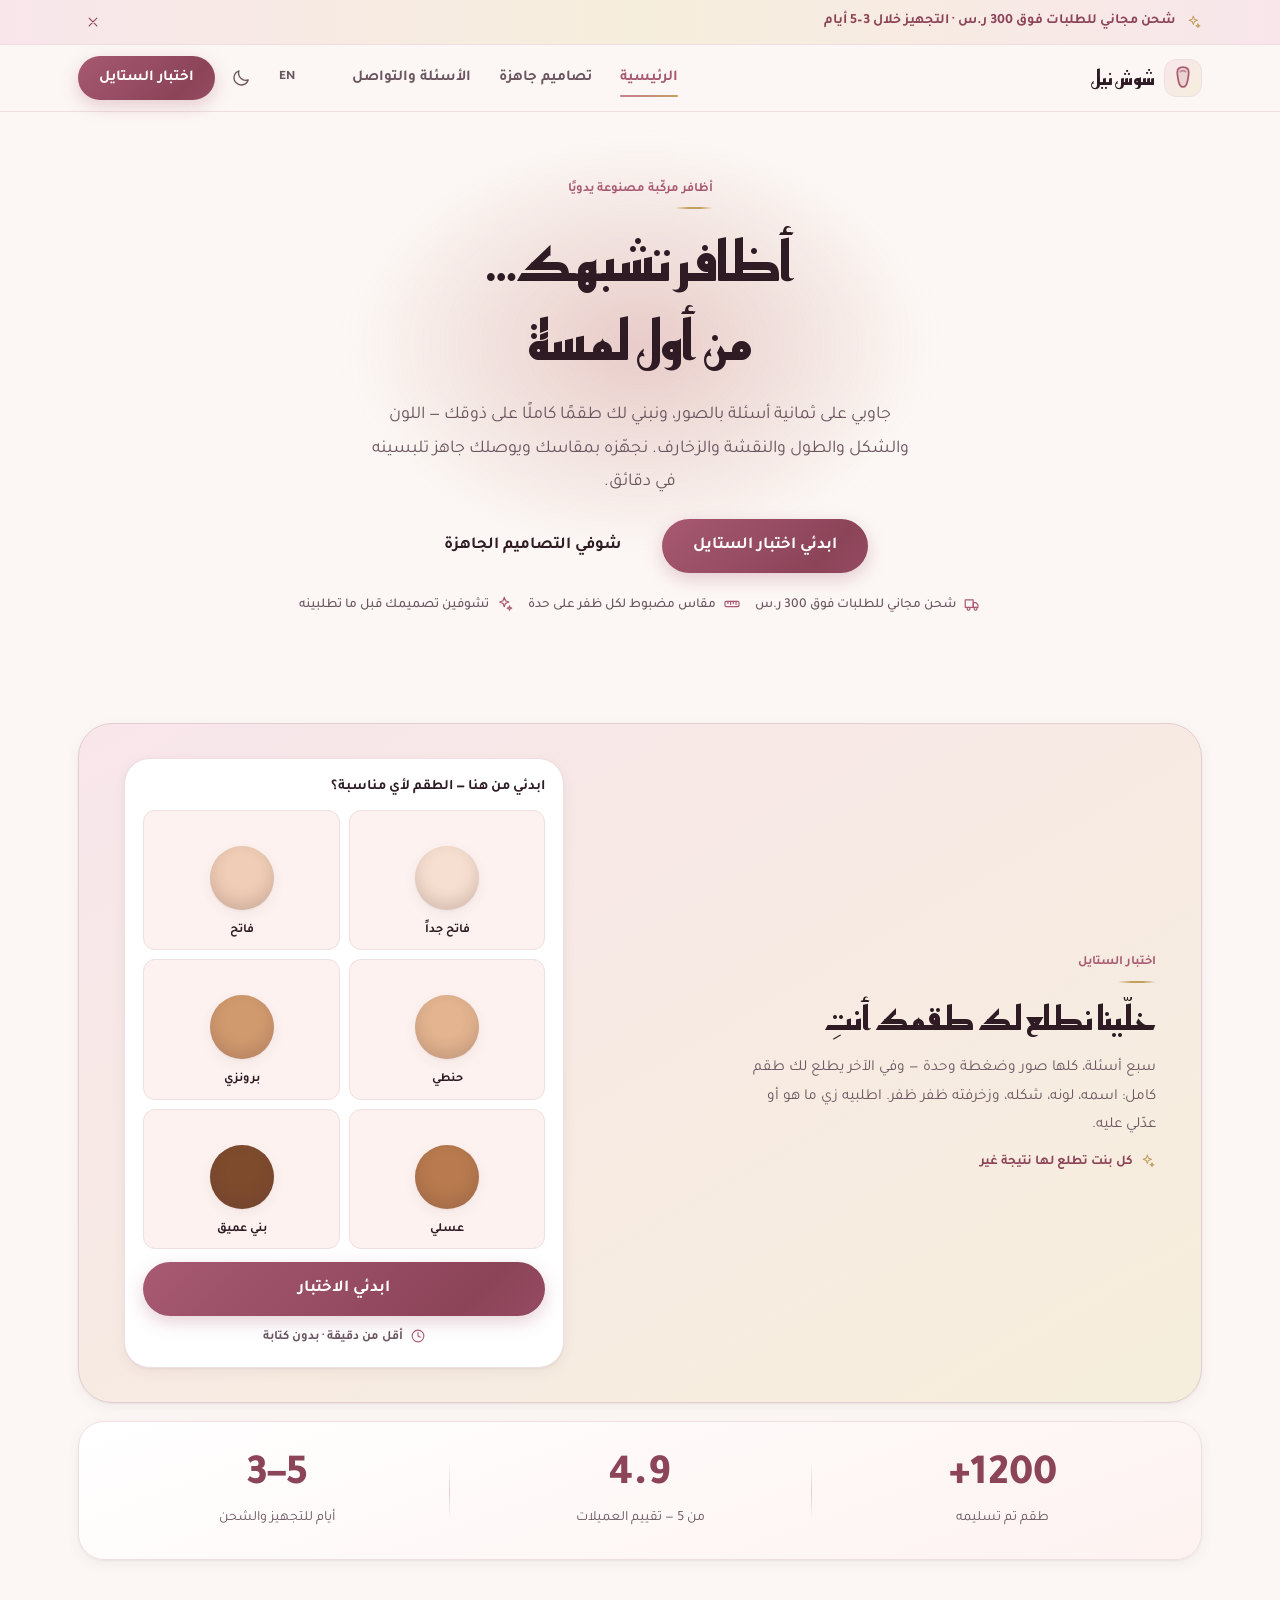
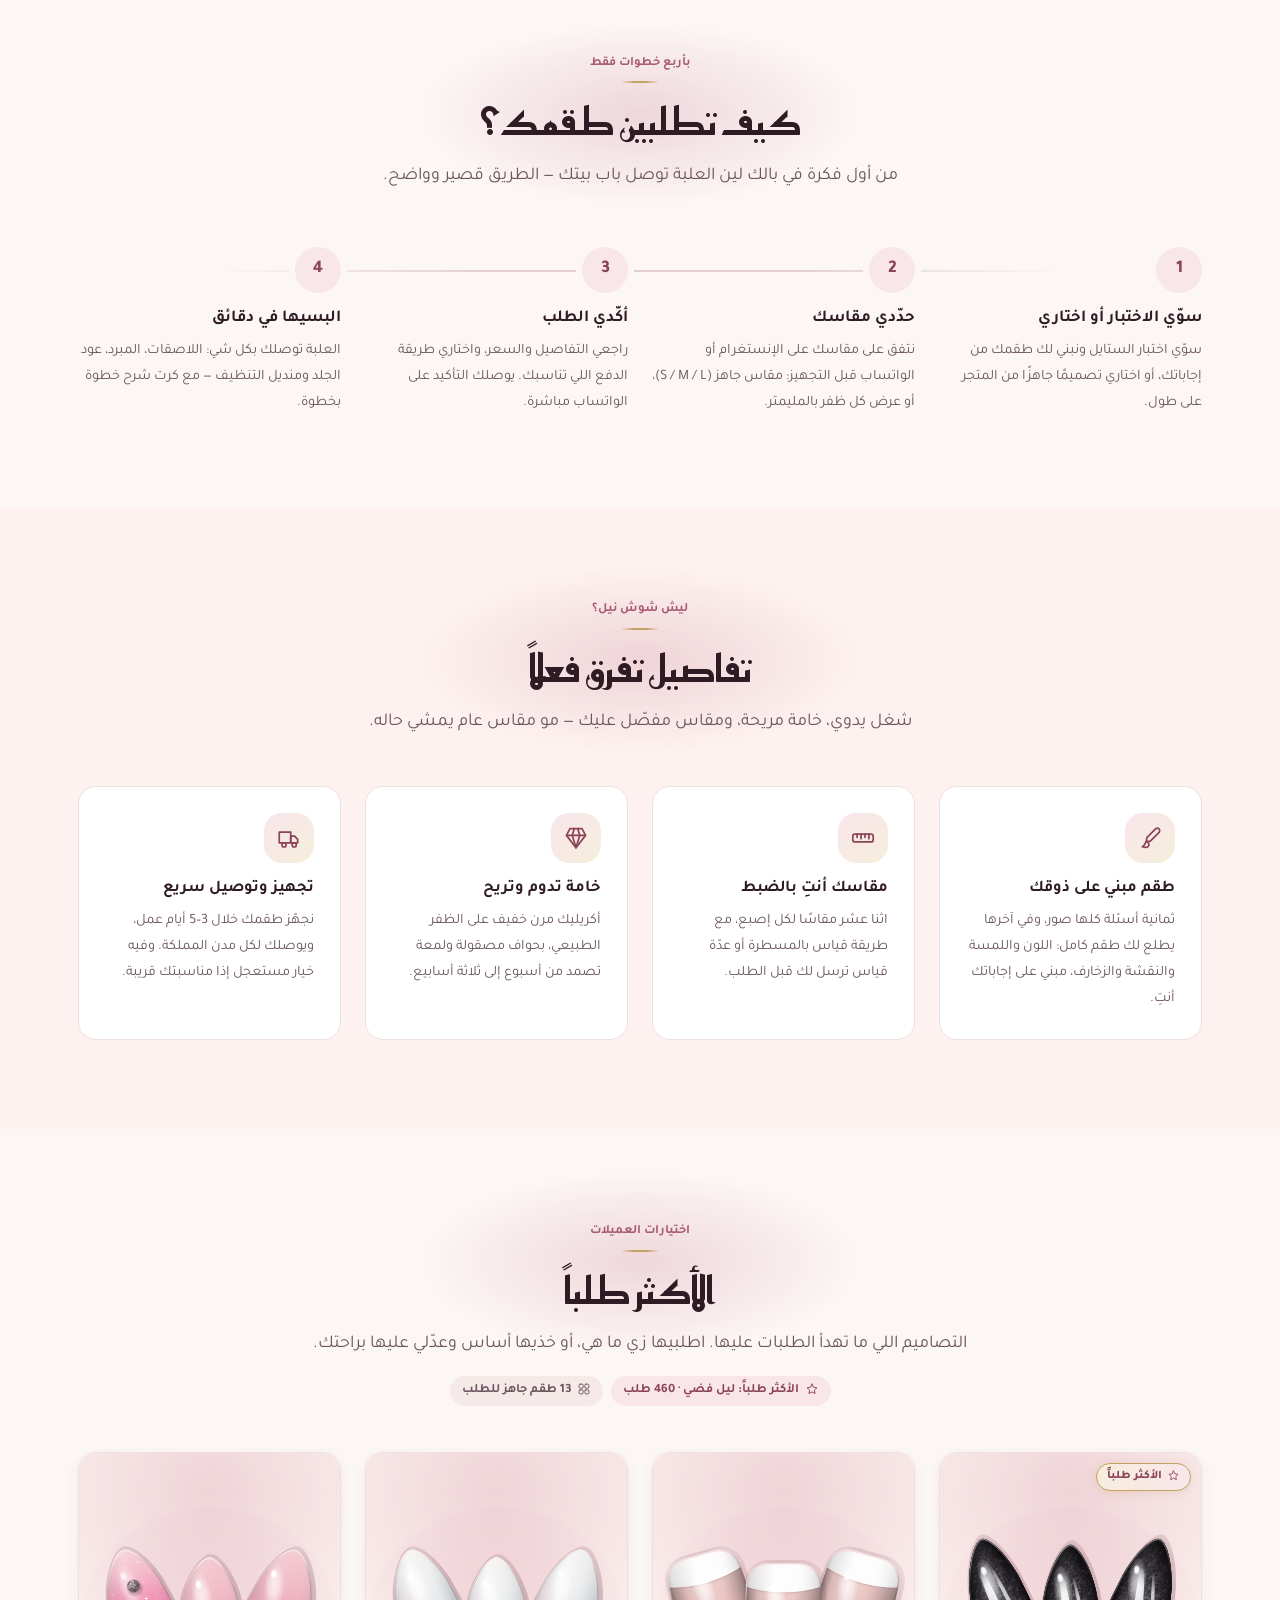
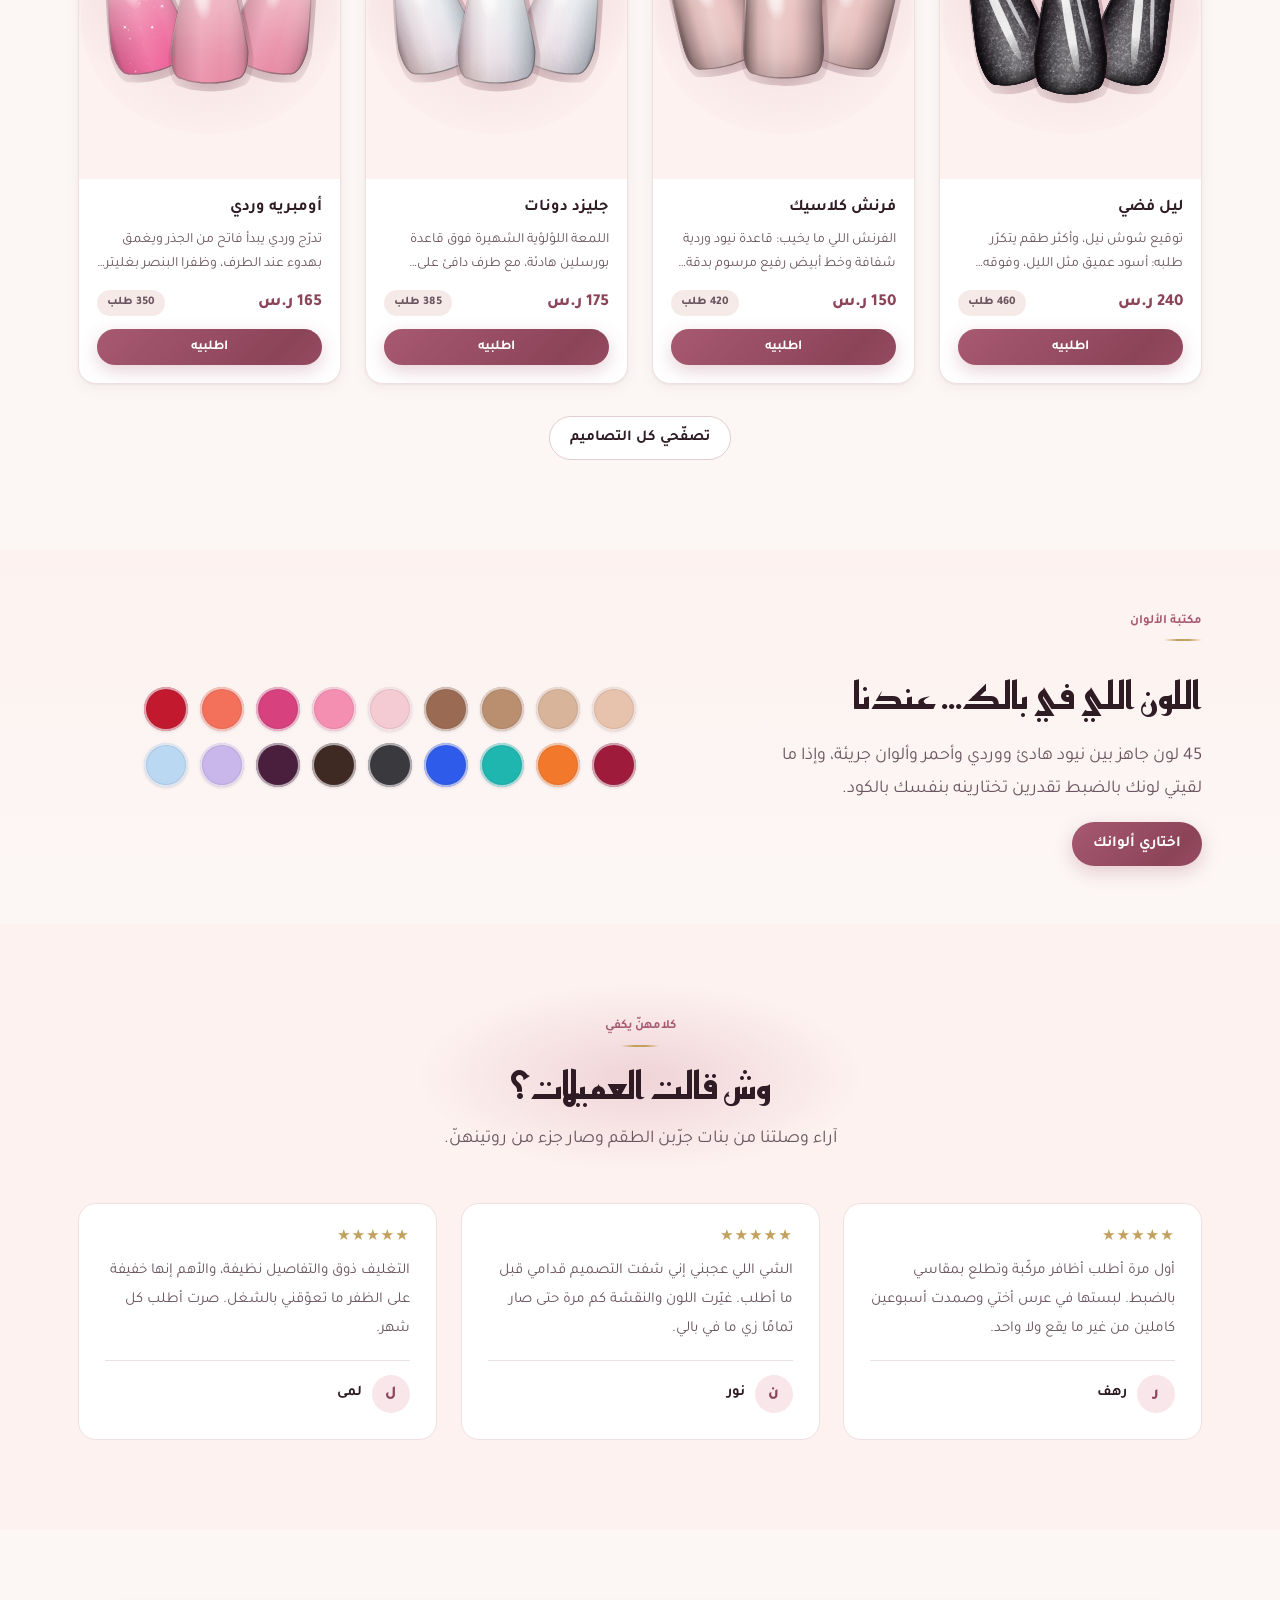
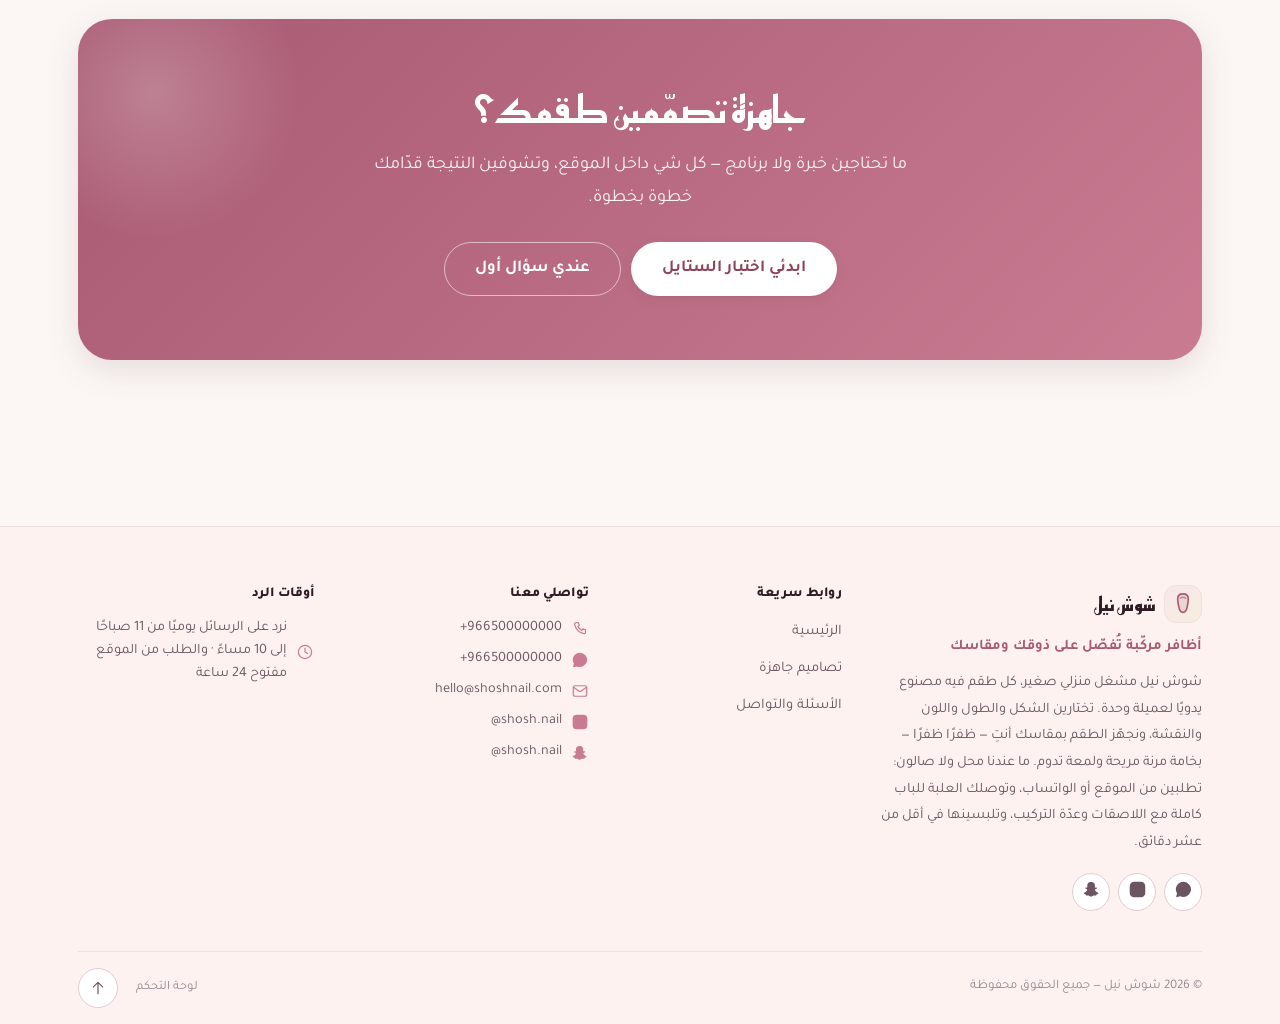
==== index.html @ ad140d7f "feat: ask her skin tone first, and drop the swatch row it used to feed The "see it on your skin" row" ====
<!doctype html>
<html lang="ar" dir="rtl" data-theme="light">
<head>
<meta charset="utf-8">
<meta name="viewport" content="width=device-width, initial-scale=1, viewport-fit=cover">
<title>شوش نيل — أظافر مركّبة تُفصّل على ذوقك ومقاسك | Shosh Nail</title>
<meta name="description" content="شوش نيل: سوّي اختبار الستايل ونبني لك طقم أظافرك المركّبة من إجاباتك — اللون والشكل والطول والنقشة والزخارف — أو اختاري تصميمًا جاهزًا. Take the style quiz and we build your press-on nail set from your answers.">
<meta name="theme-color" content="#C97B92">
<link rel="icon" href="data:image/svg+xml,%3Csvg%20xmlns='http://www.w3.org/2000/svg'%20viewBox='0%200%2024%2024'%3E%3Cpath%20d='M12%202.6c3.1%200%204.9%201.9%204.9%204.7%200%202.6-.6%204.9-1%207.1-.5%202.8-1%205.3-3.9%205.3s-3.4-2.5-3.9-5.3c-.4-2.2-1-4.5-1-7.1%200-2.8%201.8-4.7%204.9-4.7Z'%20fill='%23C97B92'/%3E%3Cpath%20d='M9.6%206.7c1.3-1.1%203.5-1.1%204.8%200'%20stroke='%23FCF7F5'%20stroke-width='1.2'%20stroke-linecap='round'%20fill='none'/%3E%3C/svg%3E">
<link rel="preconnect" href="https://fonts.googleapis.com">
<link rel="preconnect" href="https://fonts.gstatic.com" crossorigin>
<link href="https://fonts.googleapis.com/css2?family=Tajawal:wght@400;500;700;800&family=Reem+Kufi:wght@400;500;600;700&family=Cormorant+Garamond:ital,wght@0,500;0,600;1,500&display=swap" rel="stylesheet">
<link rel="stylesheet" href="assets/css/base.css">

<style>
/* ---------------------------------------------------------------------
   Home-only layout. Every rule is prefixed .home-* and uses ONLY the
   tokens published in SPEC section 14, so it never collides with any
   other page and stays correct in both themes and both directions.
   Logical properties throughout — one rule serves RTL and LTR.
   --------------------------------------------------------------------- */

/* a class rule beats the UA sheet, so [hidden] needs saying out loud */
[hidden]{ display:none !important; }

/* ── reveal-on-scroll ─────────────────────────────────────────────────
   The class is added by home.js only when IntersectionObserver exists and
   the visitor has not asked for reduced motion, so content is never left
   invisible when JS or IO is unavailable. */
.home-rv{
  opacity:0;
  transform:translateY(18px);
  transition:opacity .24s var(--ease), transform .24s var(--ease);
  will-change:opacity, transform;
}
.home-rv.is-in{ opacity:1; transform:none; }
@media (prefers-reduced-motion:reduce){
  .home-rv,.home-rv.is-in{ opacity:1 !important; transform:none !important; }
}

/* ── hero ────────────────────────────────────────────────────────────── */
.home-hero{
  padding-block:clamp(28px,5vw,64px) clamp(44px,7vw,88px);
  overflow:hidden;
}
/* One column: this version carries no hero image, so the headline and the
   copy simply stack and the text keeps the full width at every size. */
.home-hero-in{
  display:grid;
  grid-template-columns:minmax(0,1fr);
  gap:clamp(18px,3.6vw,26px);
  align-items:center;
}
/* On a wide screen a start-aligned hero with no picture beside it leaves half
   the viewport empty, so the whole block centres instead and reads as a
   deliberate opening rather than as a layout with something missing. */
@media (min-width:900px){
  .home-hero-in{ row-gap:18px; justify-items:center; text-align:center; }
  .home-hero-head .eyebrow{ align-items:center; justify-content:center; }
  .home-hero-head .h1{ max-inline-size:22ch; margin-inline:auto; }
  .home-hero-copy .lead{ margin-inline:auto; }
  .home-hero-btns{ justify-content:center; }
  .home-notes{ justify-content:center; }
}
.home-hero-head > * + *{ margin-block-start:14px; }
.home-hero-copy > * + *{ margin-block-start:16px; }
.home-hero-head .eyebrow{ align-items:start; margin-block-end:0; }
.home-hero-head .h1{ max-inline-size:15ch; }
.home-hero-copy .lead{ max-inline-size:56ch; }
.home-hero-btns{ margin-block-start:20px; }
@media (max-width:420px){
  .home-hero-btns{ flex-direction:column; align-items:stretch; }
  .home-hero-btns > .btn{ inline-size:100%; }
}

.home-notes{
  display:flex;
  flex-wrap:wrap;
  gap:8px 14px;
  margin-block-start:22px;
  list-style:none;
}
.home-note{
  display:inline-flex;
  align-items:center;
  gap:7px;
  color:var(--ink-2);
  font-size:.85rem;
  font-weight:500;
  line-height:1.6;
}
.home-note .ico{ color:var(--rose-2); }

/* ── stats strip ─────────────────────────────────────────────────────── */
.home-statsec{ padding-block:0; }
.home-stats{
  /* one equal-width row whatever the owner leaves in the collection */
  display:grid;
  grid-auto-flow:column;
  grid-auto-columns:minmax(0,1fr);
  align-items:center;
  gap:clamp(4px,2vw,18px);
  padding-block:clamp(20px,3vw,30px);
  padding-inline:clamp(8px,2.4vw,26px);
  border:1px solid var(--line);
  border-radius:var(--r-lg);
  background:linear-gradient(160deg,var(--bg-2),var(--bg-4));
  box-shadow:var(--sh-1);
  list-style:none;
}
.home-stat{
  position:relative;
  text-align:center;
  padding-inline:clamp(4px,1.6vw,14px);
  min-inline-size:0;
}
.home-stat + .home-stat::before{
  content:"";
  position:absolute;
  inset-block:14%;
  inset-inline-start:0;
  inline-size:1px;
  background:linear-gradient(180deg,transparent,var(--line-2),transparent);
}
.home-stat-v{
  display:block;
  font-size:clamp(1.55rem,5.4vw,2.7rem);
  font-weight:800;
  line-height:1.15;
  color:var(--rose-3);
  font-variant-numeric:tabular-nums;
  direction:ltr;
  unicode-bidi:isolate;
}
.home-stat-l{
  display:block;
  margin-block-start:6px;
  font-size:clamp(.72rem,2vw,.88rem);
  line-height:1.55;
  color:var(--ink-2);
  text-wrap:balance;
}

/* ── numbered steps ──────────────────────────────────────────────────── */
.home-step{ position:relative; padding-block-start:8px; }
.home-step-n{
  display:inline-grid;
  place-items:center;
  inline-size:46px;
  block-size:46px;
  margin-block-end:14px;
  border-radius:50%;
  background:var(--rose-soft);
  color:var(--rose-3);
  font-size:1.12rem;
  font-weight:800;
  line-height:1;
  font-variant-numeric:tabular-nums;
  box-shadow:0 0 0 6px var(--bg);
}
.home-step-t{ font-size:1.05rem; font-weight:700; line-height:1.5; color:var(--ink); }
.home-step-x{ margin-block-start:8px; font-size:.9rem; line-height:1.8; color:var(--ink-2); }
/* the hairline that threads the four steps together on wide screens */
@media (min-width:1000px){
  .home-steps{ position:relative; }
  .home-steps::before{
    content:"";
    position:absolute;
    inset-inline:12%;
    inset-block-start:31px;
    block-size:2px;
    background:linear-gradient(90deg,transparent,var(--line-2),var(--line-2),transparent);
  }
  .home-step{ z-index:1; }
}

/* ── features ────────────────────────────────────────────────────────── */
.home-feat{ padding:clamp(18px,2.6vw,26px); }
.home-feat-ico{
  display:inline-grid;
  place-items:center;
  inline-size:50px;
  block-size:50px;
  margin-block-end:14px;
  border-radius:var(--r);
  background:linear-gradient(145deg,var(--rose-soft),var(--gold-soft));
  color:var(--rose-3);
}
.home-feat-t{ font-size:1.03rem; font-weight:700; line-height:1.5; color:var(--ink); }
.home-feat-x{ margin-block-start:8px; font-size:.9rem; line-height:1.8; color:var(--ink-2); }

/* ── design cards (markup shared with the shop) ──────────────────────── */
.home-card-btns{ margin-block-start:4px; flex-wrap:nowrap; }
.home-card-btns > .btn{ flex:1 1 0; min-inline-size:0; padding-inline:10px; }
.home-card-btns > .btn-ghost{ border-color:var(--line-2); }
.home-card-btns > .btn-ghost:hover{ border-color:var(--rose); color:var(--rose-3); }

/* ── colour teaser ───────────────────────────────────────────────────── */
.home-colors-in{
  display:grid;
  grid-template-columns:minmax(0,1fr);
  gap:clamp(20px,3vw,40px);
  align-items:center;
}
@media (min-width:860px){
  .home-colors-in{ grid-template-columns:minmax(0,.85fr) minmax(0,1.15fr); }
}
.home-colors-copy .eyebrow{ align-items:start; }
.home-sw-wrap{
  display:flex;
  flex-wrap:wrap;
  gap:clamp(8px,1.4vw,12px);
  justify-content:center;
  /* caps the strip at nine per row so 18 shades read as two even bands */
  max-inline-size:508px;
  margin-inline:auto;
}
.home-sw{
  cursor:default;
  inline-size:clamp(30px,6.4vw,44px);
  block-size:clamp(30px,6.4vw,44px);
}
.home-sw:hover{ transform:none; }

/* ── testimonials ────────────────────────────────────────────────────── */
.home-quote{ padding:clamp(18px,2.6vw,26px); }
.home-quote-x{
  margin-block-start:12px;
  font-size:.95rem;
  line-height:1.9;
  color:var(--ink-2);
}
.home-quote-w{
  display:flex;
  align-items:center;
  gap:10px;
  margin-block-start:16px;
  padding-block-start:14px;
  border-block-start:1px solid var(--line);
}
.home-quote-av{
  display:grid;
  place-items:center;
  flex:0 0 auto;
  inline-size:38px;
  block-size:38px;
  border-radius:50%;
  background:var(--rose-soft);
  color:var(--rose-3);
  font-weight:800;
  font-size:.95rem;
  line-height:1;
}
.home-quote-n{ font-weight:700; color:var(--ink); font-size:.92rem; }

/* ── closing CTA band ────────────────────────────────────────────────── */
.home-band{
  position:relative;
  overflow:hidden;
  padding:clamp(30px,5.4vw,64px) clamp(20px,4vw,52px);
  border-radius:var(--r-xl);
  background:linear-gradient(135deg,var(--rose-2),var(--rose));
  color:var(--on-rose);
  text-align:center;
  box-shadow:var(--sh-2);
}
.home-band::before{
  content:"";
  position:absolute;
  inset-block-start:-40%;
  inset-inline-end:-12%;
  inline-size:min(420px,72%);
  aspect-ratio:1/1;
  border-radius:50%;
  background:radial-gradient(closest-side,rgba(255,255,255,.22),transparent 70%);
  pointer-events:none;
}
.home-band > *{ position:relative; z-index:1; }
.home-band .h2,.home-band .lead{ color:var(--on-rose); }
.home-band .lead{
  max-inline-size:56ch;
  margin-inline:auto;
  margin-block-start:12px;
  opacity:.92;
}
.home-band .btns{ justify-content:center; margin-block-start:26px; }
.home-band .btn-pri{
  background:var(--bg-2);
  background-image:none;
  color:var(--rose-3);
  box-shadow:var(--sh-1);
}
.home-band .btn-pri:hover{ background:var(--bg-2); color:var(--rose-3); }
.home-band .btn-ghost{
  color:var(--on-rose);
  border:1px solid rgba(255,255,255,.55);
  background:transparent;
}
.home-band .btn-ghost:hover{ background:rgba(255,255,255,.14); color:var(--on-rose); }

/* ── the style quiz: the second front door ───────────────────────────────
   She arrives from an Instagram link, so this is not a link in a list: the
   first question is already on the page, in real nails, and tapping one both
   answers it and opens the quiz on question two. */
.home-quizsec{ padding-block:clamp(6px,1.6vw,18px); }
.home-quiz{
  display:grid;
  grid-template-columns:minmax(0,1fr);
  gap:clamp(18px,3vw,34px);
  align-items:center;
  padding:clamp(20px,3.4vw,34px);
  border:1px solid var(--line-2);
  border-radius:var(--r-xl);
  background:linear-gradient(150deg,var(--rose-soft),var(--gold-soft) 96%);
  box-shadow:var(--sh-1);
}
@media (min-width:860px){
  /* the pair is centred as a pair: a 1fr copy column would leave a canyon of
     empty ground between the paragraph and the panel */
  .home-quiz{
    grid-template-columns:minmax(0,540px) minmax(0,440px);
    justify-content:center;
    column-gap:clamp(26px,4vw,56px);
    align-items:center;
  }
}
.home-quiz-copy > * + *{ margin-block-start:12px; }
.home-quiz-copy .eyebrow{ align-items:start; margin-block-end:0; }
.home-quiz-copy .h2{ font-size:clamp(1.35rem,3.4vw,2.05rem); }
.home-quiz-copy .lead{ font-size:.96rem; max-inline-size:52ch; }
.home-quiz-proof{
  display:inline-flex;
  align-items:center;
  gap:7px;
  font-size:.84rem;
  font-weight:700;
  color:var(--rose-3);
}
.home-quiz-proof .ico{ color:var(--gold); }

/* the first question, live on the page */
.home-quiz-start{
  display:flex;
  flex-direction:column;
  gap:11px;
  min-inline-size:0;
  padding:clamp(13px,2.6vw,18px);
  border:1px solid var(--line);
  border-radius:var(--r-lg);
  background:var(--bg-2);
  box-shadow:var(--sh-1);
}
.home-quiz-tease{ font-size:.9rem; font-weight:700; line-height:1.5; color:var(--ink); }
.home-quiz-tiles{ display:grid; grid-template-columns:repeat(2,minmax(0,1fr)); gap:9px; }
.home-qtile{
  --sn-ring-r:var(--r-sm);
  display:flex;
  flex-direction:column;
  align-items:center;
  justify-content:flex-start;
  gap:6px;
  min-inline-size:0;
  padding:9px 6px 10px;
  border:1px solid var(--line);
  border-radius:var(--r-sm);
  background:var(--bg-4);
  color:var(--ink);
  font:inherit;
  text-align:center;
  cursor:pointer;
  transition:border-color var(--dur-2) var(--ease), background-color var(--dur-2) var(--ease);
}
.home-qtile:hover{ border-color:var(--rose); background:var(--bg-2); }
.home-qtile-art{
  display:grid;
  place-items:center;
  inline-size:100%;
  block-size:clamp(58px,15vw,74px);
}
@media (min-width:860px){ .home-qtile-art{ block-size:96px; } }
/* SN.Nail sizes its own <svg> with a style attribute, so the box it has to
   live inside has to say so louder */
.home-qtile-art > svg,
.quiz-art > svg,
.quiz-recipe-art > svg{
  inline-size:auto !important;
  max-inline-size:100% !important;
  block-size:100% !important;
}
.home-qtile-t{ font-size:.78rem; font-weight:700; line-height:1.4; }
.home-quiz-btns{ margin-block-start:2px; align-items:center; gap:9px 14px; }
.home-quiz-btns > .btn{ flex:1 1 auto; justify-content:center; }
.home-quiz-note{
  display:inline-flex;
  align-items:center;
  gap:7px;
  inline-size:100%;
  justify-content:center;
  font-size:.8rem;
  font-weight:600;
  color:var(--ink-2);
}
.home-quiz-note .ico{ color:var(--rose-2); }

/* ── most ordered: a shop window on a phone, a grid on a desktop ─────── */
.home-proof{
  display:flex;
  flex-wrap:wrap;
  justify-content:center;
  gap:8px;
  margin-block-start:14px;
}
.home-top-rail{
  display:flex;
  gap:14px;
  scroll-snap-type:x mandatory;
  scroll-padding-inline:2px;
  padding-inline:2px;
  padding-block-end:6px;
  margin-inline:-2px;
}
.home-top-rail > *{ flex:0 0 min(78%,286px); scroll-snap-align:center; }
@media (min-width:700px){
  .home-top-rail{
    display:grid;
    grid-template-columns:repeat(2,minmax(0,1fr));
    gap:clamp(14px,2.2vw,24px);
    overflow:visible;
  }
  .home-top-rail > *{ flex:none; }
}
@media (min-width:1000px){
  .home-top-rail{ grid-template-columns:repeat(4,minmax(0,1fr)); }
}
@media (prefers-reduced-motion:reduce){
  .home-top-rail{ scroll-snap-type:none; }
  .home-hero-look{ transition:none !important; }
}

/* ═════════════════════════════════════════════════════════════════════
   THE STYLE QUIZ (markup from SN.Quiz — assets/js/quiz.js)
   Lives in an SN.UI.modal, so the shell owns focus, ESC and the backdrop
   and only the inside of the dialog is styled here.
   ═════════════════════════════════════════════════════════════════════ */
.quiz-modal{ max-inline-size:840px; }
.quiz{
  display:flex;
  flex-direction:column;
  gap:clamp(12px,2.4vw,18px);
  /* one steady frame: short questions do not make the dialog shrink and
     jump under her thumb between taps */
  min-block-size:min(54vh,400px);
}

/* the progress row: back · dots · a pad that matches the back button, so the
   dots stay dead centre whichever way the page reads */
.quiz-top{
  display:grid;
  grid-template-columns:1fr auto 1fr;
  align-items:center;
  gap:10px;
}
.quiz-back{ justify-self:start; padding-inline:10px 12px; }
.quiz-back.is-hidden{ visibility:hidden; pointer-events:none; }
/* base.css already mirrors .ico-chevron in RTL so it points "forward";
   "back" is the other way in both scripts, hence one unscoped flip. */
.quiz-back-ico{ display:inline-flex; transform:scaleX(-1); }
.quiz-dots{ display:flex; align-items:center; gap:7px; }
.quiz-dot{
  inline-size:8px;
  block-size:8px;
  border-radius:50%;
  background:var(--line-2);
  transition:background-color var(--dur-2) var(--ease), transform var(--dur-2) var(--ease-pop);
}
.quiz-dot.is-done{ background:var(--rose); }
.quiz-dot.is-on{ background:var(--rose-2); transform:scale(1.5); }

/* a question */
.quiz-screen{ display:flex; flex-direction:column; gap:9px; flex:1 1 auto; min-inline-size:0; }
.quiz-eyebrow{ margin-block-end:0; }
.quiz-q{
  font-size:clamp(1.18rem,4.2vw,1.62rem);
  font-weight:700;
  line-height:1.45;
  color:var(--ink);
}
.quiz-hint{ font-size:.88rem; line-height:1.75; color:var(--ink-2); max-inline-size:54ch; }
.quiz-opts{ display:grid; gap:clamp(9px,2vw,14px); margin-block-start:6px; }
.quiz-cols-2{ grid-template-columns:repeat(2,minmax(0,1fr)); }
.quiz-cols-3{ grid-template-columns:repeat(3,minmax(0,1fr)); }
@media (min-width:720px){
  .quiz-cols-2{ grid-template-columns:repeat(4,minmax(0,1fr)); }
  .quiz-cols-3{ grid-template-columns:repeat(6,minmax(0,1fr)); }
}
.quiz-opt{
  --sn-ring-r:var(--r);
  display:flex;
  flex-direction:column;
  align-items:center;
  /* top-aligned: a label that wraps to two lines must not shove its picture
     up out of line with the tile beside it */
  justify-content:flex-start;
  gap:9px;
  padding:12px 8px 13px;
  min-inline-size:0;
  border:1px solid var(--line);
  border-radius:var(--r);
  background:var(--bg-2);
  color:var(--ink);
  font:inherit;
  text-align:center;
  cursor:pointer;
  transition:border-color var(--dur-2) var(--ease), background-color var(--dur-2) var(--ease);
}
.quiz-opt:hover{ border-color:var(--rose); }
.quiz-opt[aria-pressed="true"]{ border-color:var(--rose); background:var(--rose-soft); }
.quiz-opt-t{ font-size:.85rem; font-weight:700; line-height:1.45; }
.quiz-art{
  display:grid;
  place-items:center;
  inline-size:100%;
  block-size:clamp(76px,22vw,100px);
}
@media (min-width:720px){ .quiz-art{ block-size:116px; } }
/* one unbroken row: circles that wrap stop reading as a palette */
.quiz-art-strip{
  display:flex;
  flex-wrap:nowrap;
  align-items:center;
  justify-content:center;
  gap:5px;
  padding-inline:2px;
}
.quiz-sw{
  flex:0 0 auto;
  inline-size:clamp(24px,6.6vw,32px);
  block-size:clamp(24px,6.6vw,32px);
  border-radius:50%;
  box-shadow:inset 0 0 0 1px rgba(255,255,255,.5), var(--sh-1);
}
.quiz-skin{
  inline-size:clamp(52px,15vw,64px);
  block-size:clamp(52px,15vw,64px);
  border-radius:50%;
  box-shadow:inset 0 -7px 15px rgba(74,43,57,.18), var(--sh-1);
}
.quiz-ico{
  display:grid;
  place-items:center;
  inline-size:60px;
  block-size:60px;
  border-radius:var(--r);
  background:linear-gradient(145deg,var(--rose-soft),var(--gold-soft));
  color:var(--rose-3);
}

/* the beat before the reveal */
.quiz-wait{
  align-items:center;
  justify-content:center;
  text-align:center;
  gap:16px;
  padding-block:clamp(26px,8vw,58px);
}
.quiz-wait-fan{ display:flex; align-items:flex-end; gap:10px; }
.quiz-wait-n{ inline-size:32px; block-size:50px; border-radius:16px 16px 9px 9px; }
.quiz-wait-n:nth-child(2){ block-size:64px; }
.quiz-wait-t{ font-size:1.12rem; font-weight:700; color:var(--ink); }

/* the reveal */
.quiz-done{ position:relative; align-items:center; text-align:center; gap:8px; }
.quiz-done > *{ position:relative; z-index:1; }
.quiz-done > .sn-burst{ z-index:0; --sn-burst-y:38%; }
.quiz-name{
  font-size:clamp(1.5rem,5.6vw,2.2rem);
  font-weight:700;
  line-height:1.3;
  color:var(--rose-3);
}
.quiz-hero{
  inline-size:100%;
  max-inline-size:min(460px,100%);
  margin-inline:auto;
  margin-block:6px 8px;
}
/* the five plates on their card: one svg, the plates laid out inside it on a
   single baseline so the different lengths show along the top */
.quiz-set{
  display:block;
  inline-size:100%;
  block-size:auto;
  margin-block:4px;
  filter:drop-shadow(0 10px 16px rgba(74,43,57,.18));
}
.quiz-hero > svg{
  inline-size:100%;
  block-size:auto;
  filter:drop-shadow(0 16px 26px rgba(74,43,57,.15));
}
.quiz-blurb{ text-align:center; margin-inline:auto; }
.quiz-picks{ display:flex; flex-wrap:wrap; justify-content:center; gap:6px; margin-block-start:2px; }
.quiz-price{ font-size:1.3rem; font-weight:800; color:var(--rose-3); margin-block-start:4px; }
.quiz-actions{ justify-content:center; inline-size:100%; margin-block-start:8px; }
.quiz-actions > *{ flex:1 1 210px; justify-content:center; }
.quiz-note{ max-inline-size:48ch; }

/* the three versions of her set — one row of taps above the card */
.quiz-vars{
  display:grid;
  grid-template-columns:repeat(auto-fit,minmax(0,1fr));
  gap:6px;
  inline-size:100%;
  padding:5px;
  border:1px solid var(--line);
  border-radius:var(--r-full);
  background:var(--bg-3);
}
.quiz-var{
  --sn-ring-r:var(--r-full);
  display:flex;
  flex-direction:column;
  align-items:center;
  gap:1px;
  min-inline-size:0;
  padding:8px 6px;
  border:0;
  border-radius:var(--r-full);
  background:transparent;
  color:var(--ink-2);
  font:inherit;
  cursor:pointer;
  transition:background-color var(--dur-2) var(--ease), color var(--dur-2) var(--ease);
}
.quiz-var.is-on{ background:var(--bg-2); color:var(--ink); box-shadow:var(--sh-1); }
.quiz-var-t{ font-size:.76rem; font-weight:700; line-height:1.3; }
.quiz-var-n{
  font-size:.7rem;
  line-height:1.3;
  color:var(--ink-3);
  max-inline-size:100%;
  overflow:hidden;
  text-overflow:ellipsis;
  white-space:nowrap;
}
.quiz-var.is-on .quiz-var-n{ color:var(--rose-2); }

/* the screenshot: everything worth posting sits inside this one frame */
.quiz-card{
  display:flex;
  flex-direction:column;
  align-items:center;
  gap:7px;
  inline-size:100%;
  padding:clamp(14px,3.4vw,22px) clamp(12px,3vw,20px) clamp(12px,2.6vw,18px);
  border:1px solid var(--line);
  border-radius:var(--r-lg);
  background:linear-gradient(168deg,var(--bg-2),var(--bg-4));
  box-shadow:var(--sh-1);
}
.quiz-sub{
  font-size:.8rem;
  font-weight:600;
  letter-spacing:.02em;
  color:var(--ink-3);
}
.quiz-brand{
  display:flex;
  align-items:baseline;
  justify-content:center;
  flex-wrap:wrap;
  gap:4px 10px;
  inline-size:100%;
  margin-block-start:8px;
  padding-block-start:11px;
  border-block-start:1px solid var(--line);
}
.quiz-brand-n{ font-size:.98rem; font-weight:700; color:var(--rose-3); }
.quiz-brand-h{ font-size:.82rem; font-weight:600; color:var(--gold); }

/* her skin, on her set */

/* the set read out nail by nail — the part that makes it orderable */
.quiz-recipe{
  inline-size:100%;
  margin-block-start:6px;
  padding:clamp(12px,2.6vw,16px);
  border:1px solid var(--line);
  border-radius:var(--r);
  background:var(--bg-2);
  text-align:start;
}
.quiz-recipe-t{
  font-size:.92rem;
  font-weight:700;
  color:var(--ink);
  margin-block-end:8px;
}
.quiz-recipe-list{ display:grid; gap:6px; list-style:none; }
@media (min-width:620px){ .quiz-recipe-list{ grid-template-columns:repeat(2,minmax(0,1fr)); gap:6px 16px; } }
.quiz-recipe-row{
  display:flex;
  align-items:center;
  gap:10px;
  min-inline-size:0;
  padding-block:4px;
}
.quiz-recipe-art{
  flex:0 0 auto;
  display:grid;
  place-items:center;
  inline-size:32px;
  block-size:46px;
}
.quiz-recipe-txt{ display:flex; flex-direction:column; min-inline-size:0; }
.quiz-recipe-n{ font-size:.82rem; font-weight:700; color:var(--ink); line-height:1.4; }
.quiz-recipe-x{ font-size:.76rem; color:var(--ink-2); line-height:1.5; }

/* share · save · retake */
.quiz-more{
  justify-content:center;
  flex-wrap:wrap;
  gap:6px 10px;
  inline-size:100%;
  margin-block-start:6px;
}
</style>

<script defer src="assets/js/data.js"></script>
<script defer src="assets/js/store.js"></script>
<script defer src="assets/js/i18n.js"></script>
<script defer src="assets/js/nail-art.js"></script>
<script defer src="assets/js/nail-gloss.js"></script>
<script defer src="assets/js/nail-render.js"></script>
<script defer src="assets/js/ui.js"></script>
<script defer src="assets/js/checkout.js"></script>
<script defer src="assets/js/home.js"></script>
<script defer src="assets/js/quiz.js"></script>
</head>
<body data-page="home">
  <a class="skip-link" href="#main" data-i18n="a11y.skip"></a>
  <div id="sn-announce"></div>
  <header id="sn-header"></header>

  <main id="main">

    <!-- ═══ 1. hero ═══════════════════════════════════════════════════ -->
    <section class="sec home-hero glow" aria-labelledby="home-hero-t">
      <div class="wrap home-hero-in">
        <div class="home-hero-head">
          <p class="eyebrow" data-i18n="home.eyebrow"></p>
          <h1 class="h1 display" id="home-hero-t"></h1>
        </div>
        <div class="home-hero-copy">
          <p class="lead" id="home-hero-sub"></p>
          <div class="btns home-hero-btns">
            <a class="btn btn-pri btn-lg" href="index.html#quiz" id="home-hero-cta"></a>
            <a class="btn btn-ghost btn-lg" href="shop.html" data-i18n="home.heroCta2"></a>
          </div>
          <ul class="home-notes" id="home-hero-notes"></ul>
        </div>
      </div>
    </section>

    <!-- ═══ 1b. the style quiz — the second front door ════════════════ -->
    <section class="sec-sm home-quizsec" aria-labelledby="home-quiz-t">
      <div class="wrap">
        <div class="home-quiz" id="home-quiz">
          <div class="home-quiz-copy">
            <p class="eyebrow" data-i18n="quiz.cardEyebrow"></p>
            <h2 class="h2 display" id="home-quiz-t" data-i18n="quiz.cardTitle"></h2>
            <p class="lead" data-i18n="quiz.cardText"></p>
            <p class="home-quiz-proof" id="home-quiz-proof"></p>
          </div>
          <!-- question one lives on the page: tapping a tile answers it and
               opens the quiz already on question two -->
          <div class="home-quiz-start">
            <p class="home-quiz-tease" id="home-quiz-tease" data-i18n="quiz.cardTease"></p>
            <div class="home-quiz-tiles" id="home-quiz-tiles"></div>
            <div class="btns home-quiz-btns">
              <!-- a real href, so the quiz is shareable straight from a bio
                   link; home.js intercepts the click to open it in place -->
              <a class="btn btn-pri btn-lg" href="#quiz" id="home-quiz-cta"
                 data-i18n="quiz.cardCta"></a>
            </div>
            <span class="home-quiz-note" id="home-quiz-note"></span>
          </div>
        </div>
      </div>
    </section>

    <!-- ═══ 2. stats strip ════════════════════════════════════════════ -->
    <section class="sec-sm home-statsec" aria-labelledby="home-stats-t">
      <h2 class="sr-only" id="home-stats-t" data-i18n="home.statsTitle"></h2>
      <div class="wrap">
        <ul class="home-stats" id="home-stats"></ul>
      </div>
    </section>

    <!-- ═══ 3. how it works ═══════════════════════════════════════════ -->
    <section class="sec" aria-labelledby="home-steps-t">
      <div class="wrap">
        <div class="sec-head">
          <p class="eyebrow" data-i18n="home.stepsEyebrow"></p>
          <h2 class="h2 display" id="home-steps-t" data-i18n="home.stepsTitle"></h2>
          <p class="lead" data-i18n="home.stepsSub"></p>
        </div>
        <ol class="grid-4 home-steps" id="home-steps"></ol>
      </div>
    </section>

    <!-- ═══ 4. features ═══════════════════════════════════════════════ -->
    <section class="sec sec-alt" aria-labelledby="home-feat-t">
      <div class="wrap">
        <div class="sec-head">
          <p class="eyebrow" data-i18n="home.featEyebrow"></p>
          <h2 class="h2 display" id="home-feat-t" data-i18n="home.featTitle"></h2>
          <p class="lead" data-i18n="home.featSub"></p>
        </div>
        <div class="grid-4" id="home-features"></div>
      </div>
    </section>

    <!-- ═══ 5. most ordered ═══════════════════════════════════════════ -->
    <section class="sec" aria-labelledby="home-top-t">
      <div class="wrap">
        <div class="sec-head">
          <p class="eyebrow" data-i18n="home.topEyebrow"></p>
          <h2 class="h2 display" id="home-top-t" data-i18n="home.topTitle"></h2>
          <p class="lead" data-i18n="home.topSub"></p>
          <p class="home-proof" id="home-proof"></p>
        </div>
        <div class="home-top-rail scroll-x" id="home-top"></div>
        <p class="center mt-3">
          <a class="btn btn-line" href="shop.html" data-i18n="home.topAll"></a>
        </p>
      </div>
    </section>

    <!-- ═══ 6. colour teaser ══════════════════════════════════════════ -->
    <section class="sec sec-sm tint" aria-labelledby="home-col-t">
      <div class="wrap home-colors-in">
        <div class="home-colors-copy flow">
          <p class="eyebrow" data-i18n="home.colorsEyebrow"></p>
          <h2 class="h2 display" id="home-col-t" data-i18n="home.colorsTitle"></h2>
          <p class="lead" id="home-colors-sub"></p>
          <p><a class="btn btn-pri" href="index.html#quiz" data-i18n="home.colorsCta"></a></p>
        </div>
        <div class="home-sw-wrap" id="home-colors" aria-hidden="true"></div>
      </div>
    </section>

    <!-- ═══ 7. testimonials ═══════════════════════════════════════════ -->
    <section class="sec sec-alt" aria-labelledby="home-testi-t">
      <div class="wrap">
        <div class="sec-head">
          <p class="eyebrow" data-i18n="home.testiEyebrow"></p>
          <h2 class="h2 display" id="home-testi-t" data-i18n="home.testiTitle"></h2>
          <p class="lead" data-i18n="home.testiSub"></p>
        </div>
        <div class="grid-3" id="home-testimonials"></div>
      </div>
    </section>

    <!-- ═══ 8. closing CTA band ═══════════════════════════════════════ -->
    <section class="sec" aria-labelledby="home-band-t">
      <div class="wrap">
        <div class="home-band">
          <h2 class="h2 display" id="home-band-t" data-i18n="home.bandTitle"></h2>
          <p class="lead" data-i18n="home.bandText"></p>
          <div class="btns">
            <a class="btn btn-pri btn-lg" href="index.html#quiz" data-i18n="home.bandCta"></a>
            <a class="btn btn-ghost btn-lg" href="faq.html" data-i18n="home.bandCta2"></a>
          </div>
        </div>
      </div>
    </section>

  </main>

  <footer id="sn-footer"></footer>
</body>
</html>
---- assets/css/base.css ----
@charset "utf-8";
/* =========================================================================
   Shosh Nail — assets/css/base.css
   Owner: CSS.  Design tokens + reset + shell (header/announce/footer)
   + the whole shared component library.  SPEC.md section 14 is the contract:
   every other page styles itself with ONLY the classes and tokens below.

   Conventions used everywhere in this file
   ----------------------------------------
   * Logical properties only (padding-inline, inset-block-start, text-align:start…)
     so a single rule is correct in both RTL (Arabic, default) and LTR (English).
     Physical left/right appears only inside [dir="…"]-scoped rules, as allowed.
   * State hooks are duplicated defensively: a component reacts to its spec class
     (.tab-on), to .is-on, and to the matching ARIA attribute, so page agents can
     use whichever they wired up.
   * Motion: transitions are <= --dur-2 (220ms); the longer --dur-3 is for
     one-shot animations only. Section 20 is the whole motion system and the
     only place timings are defined; section 22 removes every last one of them
     under prefers-reduced-motion.

   Table of contents
   -----------------
   00  Tokens
   01  Reset & document base
   02  Typography
   03  Layout: wrap / sec / sec-head / grid / flow / divider / toolbar
   04  Announce bar
   05  Header & navigation
   06  Buttons
   07  Forms
   08  Swatch / chip / tag / pill / badge / stars
   09  Cards
   10  Tabs
   11  Accordion
   12  Tables
   13  Empty state / spinner / progress
   14  Toasts
   15  Modal / sheet
   16  Footer
   17  Nail SVG hooks
   18  Utilities
   19  Scrollbars & selection
   20  Motion system  (tokens · press · the pick · entrances · payoff · skeletons)
   21  Print
   22  Reduced motion
   ========================================================================= */


/* =========================================================================
   00  TOKENS  — the block below is copied verbatim from SPEC.md section 14
   ========================================================================= */
:root{
  --bg:#FCF7F5; --bg-2:#FFFFFF; --bg-3:#F6EAE9; --bg-4:#FDF2F0;
  --ink:#2E1B24; --ink-2:#6B5560; --ink-3:#9C8791;
  --line:#EEDFE1; --line-2:#E2CDD1;
  --rose:#C97B92; --rose-2:#A85A73; --rose-3:#8C4459; --rose-soft:#F8E6EB;
  --gold:#C2A05E; --gold-soft:#F6EEDC; --plum:#4A2B39;
  --ok:#3E9A73; --ok-soft:#E4F3EC; --warn:#B8842A; --warn-soft:#FBF0DA;
  --err:#C0544F; --err-soft:#FAE7E5;
  --r-xs:8px; --r-sm:12px; --r:18px; --r-lg:26px; --r-xl:34px; --r-full:999px;
  --sh-1:0 1px 2px rgba(74,43,57,.06),0 4px 14px rgba(74,43,57,.06);
  --sh-2:0 10px 34px rgba(74,43,57,.13);
  --sh-3:0 20px 60px rgba(74,43,57,.18);
  --font:'Tajawal',system-ui,-apple-system,'Segoe UI',sans-serif;
  --font-ar:'Reem Kufi','Tajawal',sans-serif;
  --font-en:'Cormorant Garamond',Georgia,serif;
  --wrap:1180px; --hdr:66px; --ease:cubic-bezier(.4,0,.2,1);
}
[data-theme="dark"]{ --bg:#171014; --bg-2:#20161C; --bg-3:#2A1E25; --bg-4:#241A20;
  --ink:#F6EDF0; --ink-2:#C4AEB7; --ink-3:#947D88; --line:#33242C; --line-2:#432F39;
  --rose:#E29BB0; --rose-2:#D4879F; --rose-3:#F0B9C9; --rose-soft:#33222A;
  --gold:#D9BC7E; --gold-soft:#312717; --plum:#F0DDE4;
  --ok-soft:#16302A; --warn-soft:#31280F; --err-soft:#331D1C; }

/* ---- derived tokens (CSS owner only; pages should stick to the list above)
   They exist so the same rule stays readable and >=4.5:1 in both themes.     */
:root{
  --on-rose:#FFFFFF;                    /* text drawn on the rose gradient   */
  --hdr-bg:rgba(252,247,245,.82);       /* translucent sticky header         */
  --scrim:rgba(74,43,57,.44);           /* modal backdrop                    */
  --glow:rgba(201,123,146,.26);         /* soft rose radial behind headings  */
  --glow-2:rgba(194,160,94,.16);        /* gold companion glow               */
  --thumb:#FFFFFF;                      /* switch / range knob               */
  --focus:var(--rose);

  /* ---- motion tokens — the whole site's timing lives here (see section 20)
     Three durations, three easings, one stagger step. Nothing anywhere else
     may invent its own number; if a moment needs different timing it picks a
     different token. --dur stays as the historical alias of --dur-2 so every
     rule written before the motion system keeps working unchanged.          */
  --dur-1:.12s;      /* press / release — has to read as instant             */
  --dur-2:.22s;      /* the default: hover, colour, border, open/close       */
  --dur-3:.42s;      /* one-shot animations only: entrances, the pick        */
  --dur:var(--dur-2);
  /* --ease (standard) is declared in the spec block above                   */
  --ease-out:cubic-bezier(.16,.86,.42,1);   /* decelerate — things arriving  */
  --ease-pop:cubic-bezier(.34,1.42,.5,1);   /* gentle overshoot — selections */
  --stagger:44ms;                            /* one step of a staggered list */
  --halo:rgba(201,123,146,.30);              /* rose bloom behind a choice   */
  --halo-2:rgba(194,160,94,.34);             /* gold companion, celebrations */
  --sheen:rgba(255,255,255,.66);             /* skeleton shimmer highlight   */
  --shine:rgba(194,160,94,.26);              /* the one luxury sweep of light*/
  /* readable text colours for the soft status grounds (>=4.5:1 both themes) */
  --ok-ink:#2A6F52; --warn-ink:#7A5410; --err-ink:#9B3A36;
}
[data-theme="dark"]{
  --on-rose:#26121A;
  --hdr-bg:rgba(23,16,20,.82);
  --scrim:rgba(6,3,5,.62);
  --glow:rgba(226,155,176,.16);
  --glow-2:rgba(217,188,126,.10);
  --thumb:#F6EDF0;
  --ok-ink:#7FD3AE; --warn-ink:#E7BE72; --err-ink:#F0938D;
  --halo:rgba(226,155,176,.26);
  --halo-2:rgba(217,188,126,.28);
  --sheen:rgba(255,255,255,.10);
  --shine:rgba(255,255,255,.11);
  /* the spec shadows are tuned for the light ground; deepen them on dark     */
  --sh-1:0 1px 2px rgba(0,0,0,.34),0 4px 14px rgba(0,0,0,.28);
  --sh-2:0 10px 34px rgba(0,0,0,.46);
  --sh-3:0 20px 60px rgba(0,0,0,.58);
}


/* =========================================================================
   01  RESET & DOCUMENT BASE
   ========================================================================= */
*,*::before,*::after{ box-sizing:border-box; }

html{
  -webkit-text-size-adjust:100%;
  text-size-adjust:100%;
  -webkit-tap-highlight-color:transparent;
  color-scheme:light;
}
[data-theme="dark"]{ color-scheme:dark; }

@media (prefers-reduced-motion:no-preference){
  html{ scroll-behavior:smooth; }
}

body{
  margin:0;
  min-block-size:100%;
  background:var(--bg);
  color:var(--ink);
  font-family:var(--font);
  font-size:16px;
  line-height:1.7;                 /* generous leading: Arabic needs the room */
  font-weight:400;
  -webkit-font-smoothing:antialiased;
  -moz-osx-font-smoothing:grayscale;
  overflow-wrap:break-word;
  transition:background-color var(--dur) var(--ease), color var(--dur) var(--ease);
}
/* Belt and braces: stray-wide content must never scroll the page sideways.
   `clip` is used instead of `hidden` on purpose: `hidden` would turn the
   element into a scroll container and break `position:sticky` (header,
   studio preview). `clip` clips without scrolling, so sticky still works.
   The root needs it too — an absolutely positioned decoration that escapes
   <body> is otherwise still counted in documentElement.scrollWidth.
   This is the safety net only; every real overflow is fixed at its source. */
@supports (overflow:clip){
  html,body{ overflow-x:clip; }
}

h1,h2,h3,h4,h5,h6,p,figure,blockquote,dl,dd{ margin:0; }
ul,ol{ margin:0; padding:0; }
ul[class],ol[class]{ list-style:none; }
img,picture,video,canvas,svg{ display:block; max-inline-size:100%; }
img,video{ block-size:auto; }
/* Inline SVG stays inside its own box: `max-inline-size` above keeps it from
   stretching the layout, and this keeps it from painting past its viewBox.
   The nail/hand art is exempt on purpose — it deliberately lets fingertips
   and wrists spill out of the viewBox, and clipping it visibly chops the
   wrists off. Measured: that spill is paint overflow only, it adds nothing to
   documentElement.scrollWidth, so it is not what makes a page scroll
   sideways (that was the ::before glows — see .sec-head/.glow below). */
svg:not([class*="sn-"]){ overflow:hidden; }
/* SN.UI.icon() output — safe both as a flex item and inside a text run */
.ico{ display:inline-block; vertical-align:middle; flex:0 0 auto; }
button,input,select,textarea{ font:inherit; color:inherit; margin:0; }
button{ background:none; border:0; padding:0; }
button,[role="button"],label,summary{ cursor:pointer; }
a{ color:var(--rose-2); text-decoration-thickness:1px; text-underline-offset:3px; }
a:hover{ color:var(--rose-3); }
hr{ border:0; border-block-start:1px solid var(--line); margin:0; }
table{ border-collapse:collapse; border-spacing:0; }
fieldset{ border:0; margin:0; padding:0; min-inline-size:0; }
legend{ padding:0; }
summary{ list-style:none; }
summary::-webkit-details-marker{ display:none; }
code,kbd,samp,pre{ font-family:ui-monospace,SFMono-Regular,Menlo,Consolas,monospace; font-size:.92em; }
:where(p,li,h1,h2,h3,h4,dd){ overflow-wrap:break-word; }
[hidden]{ display:none !important; }
[dir="ltr"]:not(html),bdi{ unicode-bidi:isolate; }

/* anchors must clear the sticky header */
[id]{ scroll-margin-block-start:calc(var(--hdr) + 18px); }

/* One focus ring, everywhere. `:focus:not(:focus-visible)` is deliberately a
   standalone rule: engines without :focus-visible drop it and simply keep
   their native ring, so a keyboard user is never left with no indicator.   */
:focus:not(:focus-visible){ outline:none; }
:focus-visible,
a:focus-visible,button:focus-visible,input:focus-visible,select:focus-visible,
textarea:focus-visible,summary:focus-visible,[tabindex]:focus-visible{
  outline:2px solid var(--focus);
  outline-offset:2px;
}
/* keyboard users on dark cards still see the ring */
[data-theme="dark"] :focus-visible{ outline-color:var(--rose-3); }


/* =========================================================================
   02  TYPOGRAPHY
   ========================================================================= */
.display{ font-family:var(--font); }
html[lang="ar"] .display{ font-family:var(--font-ar); }
html[lang="en"] .display{ font-family:var(--font-en); letter-spacing:.01em; }

h1,.h1,h2,.h2,h3,.h3,h4,.h4{
  line-height:1.25;
  font-weight:800;
  color:var(--ink);
  text-wrap:balance;
}
html[lang="ar"] h1,html[lang="ar"] .h1,
html[lang="ar"] h2,html[lang="ar"] .h2,
html[lang="ar"] h3,html[lang="ar"] .h3{ line-height:1.45; }

.h1,h1{ font-size:clamp(2rem,5vw,3.4rem); }
.h2,h2{ font-size:clamp(1.5rem,3.4vw,2.35rem); }
/* tighten tracking for Latin only — negative tracking crowds Arabic joins */
html[lang="en"] .h1,html[lang="en"] h1{ letter-spacing:-.015em; }
html[lang="en"] .h2,html[lang="en"] h2{ letter-spacing:-.008em; }
.h3,h3{ font-size:clamp(1.15rem,2.2vw,1.5rem); }
.h4,h4{ font-size:clamp(1rem,1.7vw,1.15rem); font-weight:700; }

.lead{
  font-size:clamp(1rem,1.5vw,1.125rem);
  line-height:1.85;
  color:var(--ink-2);
  text-wrap:pretty;
}
.muted{ color:var(--ink-2); }
.dim{ color:var(--ink-3); }
.center{ text-align:center; }
.start{ text-align:start; }
.end{ text-align:end; }
.strong{ font-weight:700; }
.small{ font-size:.86rem; }
.tiny{ font-size:.76rem; }
.num,.price{ font-variant-numeric:tabular-nums; font-feature-settings:"tnum" 1; }
.up{ text-transform:none; }
html[lang="en"] .up{ text-transform:uppercase; letter-spacing:.08em; }

/* eyebrow: small rose label with a thin gold hairline underneath          */
.eyebrow{
  display:inline-flex;
  flex-direction:column;
  align-items:center;
  gap:7px;
  margin-block-end:12px;
  color:var(--rose-2);
  font-size:.8rem;
  font-weight:700;
  line-height:1.6;
}
.eyebrow::after{
  content:"";
  inline-size:38px;
  block-size:2px;
  border-radius:var(--r-full);
  background:linear-gradient(90deg,transparent,var(--gold) 35%,var(--gold) 65%,transparent);
}
html[lang="en"] .eyebrow{ text-transform:uppercase; letter-spacing:.16em; }

.link{
  color:var(--rose-2);
  font-weight:700;
  text-decoration:none;
  border-block-end:1px solid transparent;
  transition:border-color var(--dur) var(--ease), color var(--dur) var(--ease);
}
.link:hover{ color:var(--rose-3); border-block-end-color:currentColor; }


/* =========================================================================
   03  LAYOUT
   ========================================================================= */
.wrap{
  inline-size:100%;
  max-inline-size:var(--wrap);
  margin-inline:auto;
  padding-inline:clamp(16px,4vw,28px);
}
.wrap-narrow{ max-inline-size:820px; }
.wrap-wide{ max-inline-size:1420px; }

.sec{ position:relative; padding-block:clamp(48px,7vw,96px); }
.sec-sm{ padding-block:clamp(30px,4.5vw,58px); }
.sec-alt{ background:var(--bg-4); }
.sec-line{ border-block-start:1px solid var(--line); }

/* centred section intro + the soft rose glow that gives the site identity */
.sec-head{
  position:relative;
  z-index:0;
  max-inline-size:680px;
  margin-inline:auto;
  margin-block-end:clamp(24px,4vw,46px);
  text-align:center;
}
.sec-head > *{ position:relative; z-index:1; }
.sec-head::before{
  content:"";
  position:absolute;
  z-index:0;
  inset-inline:0;
  inset-block-start:-46%;
  margin-inline:auto;
  /* never wider than the head itself: a decoration that overhangs its
     containing block is real scrollable overflow, and on a phone it dragged
     the whole document ~91px sideways. The gradient fades out well before
     its own edge, so capping at 100% is invisible. */
  inline-size:min(620px,100%);
  block-size:260px;
  border-radius:50%;
  background:radial-gradient(closest-side,var(--glow),transparent 72%);
  pointer-events:none;
}
.sec-head .lead{ margin-block-start:10px; }
.sec-head-start{ text-align:start; margin-inline:0; }

/* reusable glow for heroes / feature panels */
.glow{ position:relative; z-index:0; }
.glow > *{ position:relative; z-index:1; }
.glow::before{
  content:"";
  position:absolute;
  z-index:0;
  inset-inline:0;
  inset-block-start:-8%;
  margin-inline:auto;
  /* same rule as .sec-head::before — the glow may not overhang its box */
  inline-size:min(780px,100%);
  block-size:min(560px,96%);
  border-radius:50%;
  background:
    radial-gradient(closest-side,var(--glow),transparent 70%),
    radial-gradient(closest-side,var(--glow-2),transparent 78%);
  pointer-events:none;
}

/* grids — every one is usable on its own, no need to combine with .grid */
.grid,.grid-2,.grid-3,.grid-4{
  display:grid;
  gap:clamp(14px,2.2vw,24px);
  align-items:stretch;
}
.grid{ grid-template-columns:repeat(auto-fit,minmax(min(100%,244px),1fr)); }
.grid-2,.grid-3,.grid-4{ grid-template-columns:1fr; }
@media (min-width:560px){ .grid-4{ grid-template-columns:repeat(2,minmax(0,1fr)); } }
@media (min-width:640px){ .grid-3{ grid-template-columns:repeat(2,minmax(0,1fr)); } }
@media (min-width:760px){ .grid-2{ grid-template-columns:repeat(2,minmax(0,1fr)); } }
@media (min-width:1000px){
  .grid-3{ grid-template-columns:repeat(3,minmax(0,1fr)); }
  .grid-4{ grid-template-columns:repeat(4,minmax(0,1fr)); }
}
.grid > *,.grid-2 > *,.grid-3 > *,.grid-4 > *{ min-inline-size:0; }
.span-2{ grid-column:span 2; }
@media (max-width:559px){ .span-2{ grid-column:auto; } }

/* vertical rhythm helper */
.flow > * + *{ margin-block-start:var(--flow,16px); }
.flow-sm{ --flow:9px; }
.flow-lg{ --flow:26px; }

.stack{ display:flex; flex-direction:column; gap:12px; }
.row{ display:flex; align-items:center; gap:10px; flex-wrap:wrap; }
.row-end{ margin-inline-start:auto; }

.divider{
  block-size:1px;
  border:0;
  background:linear-gradient(90deg,transparent,var(--line-2),transparent);
  margin-block:clamp(18px,3vw,30px);
}
.divider-v{
  inline-size:1px;
  block-size:auto;
  align-self:stretch;
  background:var(--line);
  margin-block:0;
  margin-inline:4px;
}

.toolbar{
  display:flex;
  flex-wrap:wrap;
  align-items:center;
  gap:10px;
  margin-block-end:16px;
}
.toolbar-end{ margin-inline-start:auto; }
@media (max-width:520px){
  .toolbar{ gap:8px; }
  .toolbar-end{ margin-inline-start:0; }
}

.panel{
  background:var(--bg-2);
  border:1px solid var(--line);
  border-radius:var(--r);
  box-shadow:var(--sh-1);
  padding:clamp(16px,2.6vw,24px);
}
.panel-soft{ background:var(--bg-4); box-shadow:none; }


/* =========================================================================
   04  ANNOUNCE BAR   (markup from SN.UI.mountAnnounce)
   ========================================================================= */
#sn-announce:empty{ display:none; }

.announce{
  background:linear-gradient(90deg,var(--rose-soft),var(--gold-soft),var(--rose-soft));
  color:var(--rose-3);
  border-block-end:1px solid var(--line);
  font-size:.88rem;
  font-weight:700;
}
.announce-in{
  display:flex;
  align-items:center;
  gap:10px;
  min-block-size:40px;
  padding-block:7px;
}
.announce-ico{ display:inline-flex; color:var(--gold); flex:0 0 auto; }
.announce-txt{ flex:1 1 auto; line-height:1.5; }
/* two class levels so it beats the later .icon-btn sizing */
.announce .announce-x{
  flex:0 0 auto;
  inline-size:30px;
  block-size:30px;
  color:inherit;
}
.announce .announce-x:hover{ background:rgba(255,255,255,.45); color:inherit; }
[data-theme="dark"] .announce .announce-x:hover{ background:rgba(255,255,255,.09); }


/* =========================================================================
   05  HEADER & NAVIGATION   (markup from SN.UI.mountHeader)
   ========================================================================= */
#sn-header{
  position:sticky;
  inset-block-start:0;
  z-index:100;
  background:var(--hdr-bg);
  -webkit-backdrop-filter:saturate(180%) blur(14px);
  backdrop-filter:saturate(180%) blur(14px);
  border-block-end:1px solid var(--line);
  transition:box-shadow var(--dur) var(--ease), background-color var(--dur) var(--ease);
}
/* ui.js may add .is-stuck once the page is scrolled — style it defensively  */
#sn-header.is-stuck,
body.is-scrolled #sn-header{ box-shadow:var(--sh-1); }

/* browsers without backdrop-filter get a solid bar instead of a washed one */
@supports not ((backdrop-filter:blur(2px)) or (-webkit-backdrop-filter:blur(2px))){
  #sn-header{ background:var(--bg-2); }
}

.hdr-inner{
  display:flex;
  align-items:center;
  gap:clamp(8px,1.6vw,18px);
  min-block-size:var(--hdr);
}

.brand{
  display:inline-flex;
  align-items:center;
  gap:9px;
  color:var(--ink);
  text-decoration:none;
  flex:0 0 auto;
  border-radius:var(--r-sm);
  transition:opacity var(--dur) var(--ease);
}
.brand:hover{ color:var(--ink); opacity:.85; }
.brand-mark{
  display:inline-flex;
  align-items:center;
  justify-content:center;
  inline-size:38px;
  block-size:38px;
  border-radius:var(--r-sm);
  color:var(--rose-2);
  background:linear-gradient(140deg,var(--rose-soft),var(--gold-soft));
  border:1px solid var(--line);
  flex:0 0 auto;
}
.brand-name{
  font-size:clamp(1.05rem,2.2vw,1.3rem);
  font-weight:700;
  line-height:1.2;
  white-space:nowrap;
}

.nav{
  display:flex;
  align-items:center;
  gap:2px;
  margin-inline-start:auto;
}
.nav-a{
  position:relative;
  display:inline-flex;
  align-items:center;
  padding-block:9px;
  padding-inline:13px;
  border-radius:var(--r-full);
  color:var(--ink-2);
  font-size:.95rem;
  font-weight:700;
  text-decoration:none;
  white-space:nowrap;
  transition:color var(--dur) var(--ease), background-color var(--dur) var(--ease);
}
.nav-a:hover{ color:var(--ink); background:var(--bg-3); }
.nav-a.is-active{ color:var(--rose-2); }
.nav-a.is-active::after{
  content:"";
  position:absolute;
  inset-inline:13px;
  inset-block-end:3px;
  block-size:2px;
  border-radius:var(--r-full);
  background:linear-gradient(90deg,var(--rose),var(--gold));
}

.hdr-actions{
  display:flex;
  align-items:center;
  gap:6px;
  margin-inline-start:auto;
  flex:0 0 auto;
}
.nav ~ .hdr-actions{ margin-inline-start:clamp(6px,1.4vw,14px); }
.hdr-cta{ white-space:nowrap; }
.lang-txt{ font-size:.8rem; font-weight:800; letter-spacing:.02em; }

/* ---- mobile: the nav becomes a slide-down panel under the header -------- */
@media (max-width:900px){
  .nav{
    position:absolute;
    inset-inline:0;
    inset-block-start:100%;
    z-index:-1;
    flex-direction:column;
    align-items:stretch;
    gap:2px;
    margin-inline-start:0;
    padding-inline:clamp(16px,4vw,28px);
    padding-block:0;
    background:var(--bg-2);
    border-block-end:1px solid var(--line);
    box-shadow:var(--sh-2);
    max-block-size:0;
    opacity:0;
    overflow:hidden;
    visibility:hidden;
    transition:max-block-size var(--dur-2) var(--ease-out),
               opacity var(--dur-2) var(--ease),
               padding-block var(--dur-2) var(--ease-out),
               visibility 0s linear var(--dur-2);
  }
  #sn-header.nav-open .nav{
    max-block-size:min(70vh,460px);
    opacity:1;
    visibility:visible;
    overflow-y:auto;
    padding-block:10px 14px;
    transition:max-block-size var(--dur-2) var(--ease-out),
               opacity var(--dur-2) var(--ease),
               padding-block var(--dur-2) var(--ease-out),
               visibility 0s linear 0s;
  }
  .nav-a{
    padding-block:13px;
    padding-inline:14px;
    border-radius:var(--r-sm);
    font-size:1rem;
  }
  .nav-a.is-active{ background:var(--rose-soft); }
  .nav-a.is-active::after{ inset-inline:auto; inset-inline-start:14px; inline-size:16px; inset-block-end:9px; }
  .nav ~ .hdr-actions{ margin-inline-start:auto; }
}
@media (max-width:430px){
  /* the descendant selector is required: plain `.hdr-cta` ties with `.btn`
     on specificity and `.btn{display:inline-flex}` is declared later, so the
     CTA used to stay on screen and push the header row past the viewport */
  .hdr-actions .hdr-cta{ display:none; }
  .brand-mark{ inline-size:34px; block-size:34px; }
  .hdr-actions{ gap:2px; }
}
@media (max-width:360px){
  .brand-name{ font-size:1rem; }
}


/* =========================================================================
   06  BUTTONS
   ========================================================================= */
.btn{
  display:inline-flex;
  align-items:center;
  justify-content:center;
  gap:8px;
  min-block-size:44px;                       /* comfortable touch target */
  padding-block:11px;
  padding-inline:20px;
  border:1px solid transparent;
  border-radius:var(--r-full);
  background:transparent;
  color:var(--ink);
  font-family:inherit;
  font-size:.95rem;
  font-weight:700;
  line-height:1.2;
  text-align:center;
  text-decoration:none;
  white-space:nowrap;
  cursor:pointer;
  -webkit-appearance:none;
  appearance:none;
  transition:background-color var(--dur) var(--ease),
             border-color var(--dur) var(--ease),
             color var(--dur) var(--ease),
             box-shadow var(--dur) var(--ease),
             transform var(--dur) var(--ease),
             opacity var(--dur) var(--ease);
}
.btn:hover{ color:var(--ink); }
.btn:active{ transform:translateY(1px); }
.btn .ico,.btn-ico{ flex:0 0 auto; }

/* primary — the rose gradient */
.btn-pri{
  /* both stops stay on the deep roses so white text keeps >=4.5:1 in light
     and the flipped --on-rose ink keeps it in dark */
  background-image:linear-gradient(135deg,var(--rose-2) 0%,var(--rose-3) 55%,var(--rose-2) 100%);
  background-size:150% 150%;
  background-position:0% 50%;
  color:var(--on-rose);
  border-color:transparent;
  box-shadow:0 6px 18px rgba(168,90,115,.28);
  transition:background-position calc(var(--dur-2) * 1.4) var(--ease),
             box-shadow var(--dur) var(--ease),
             transform var(--dur) var(--ease),
             opacity var(--dur) var(--ease);
}
.btn-pri:hover{
  color:var(--on-rose);
  background-position:100% 50%;
  box-shadow:0 10px 26px rgba(168,90,115,.34);
  transform:translateY(-1px);
}
.btn-pri:active{ transform:translateY(1px); box-shadow:0 4px 12px rgba(168,90,115,.28); }
[data-theme="dark"] .btn-pri{ box-shadow:0 6px 20px rgba(0,0,0,.45); }
[data-theme="dark"] .btn-pri:hover{ box-shadow:0 10px 28px rgba(0,0,0,.55); }

/* ghost — no chrome until hovered */
.btn-ghost{ background:transparent; color:var(--ink); }
.btn-ghost:hover{ background:var(--bg-3); }

/* line — hairline outline */
.btn-line{
  background:var(--bg-2);
  border-color:var(--line-2);
  color:var(--ink);
}
.btn-line:hover{
  border-color:var(--rose);
  color:var(--rose-3);
  background:var(--rose-soft);
}

/* soft — filled with the rose tint (handy for secondary CTAs) */
.btn-soft{ background:var(--rose-soft); color:var(--rose-3); }
.btn-soft:hover{ background:var(--rose-soft); color:var(--rose-3); filter:brightness(.97); box-shadow:var(--sh-1); }

/* danger */
.btn-danger{
  background:var(--err);
  color:#FFFFFF;
  border-color:transparent;
  box-shadow:0 5px 16px rgba(192,84,79,.26);
}
.btn-danger:hover{ color:#FFFFFF; filter:brightness(1.06); transform:translateY(-1px); }
.btn-danger:active{ transform:translateY(1px); }
.btn-danger-line{ background:transparent; border-color:var(--err); color:var(--err); }
.btn-danger-line:hover{ background:var(--err-soft); color:var(--err); }

/* sizes & shapes */
.btn-sm{ min-block-size:36px; padding-block:7px; padding-inline:14px; font-size:.86rem; gap:6px; }
.btn-lg{ min-block-size:54px; padding-block:15px; padding-inline:30px; font-size:1.05rem; gap:10px; }
.btn-block{ display:flex; inline-size:100%; }

/* icon-only square button */
.icon-btn{
  display:inline-flex;
  align-items:center;
  justify-content:center;
  flex:0 0 auto;
  inline-size:40px;
  block-size:40px;
  padding:0;
  border:1px solid transparent;
  border-radius:var(--r-full);
  background:transparent;
  color:var(--ink-2);
  cursor:pointer;
  -webkit-appearance:none;
  appearance:none;
  transition:background-color var(--dur) var(--ease),
             color var(--dur) var(--ease),
             border-color var(--dur) var(--ease),
             transform var(--dur) var(--ease);
}
.icon-btn:hover{ background:var(--bg-3); color:var(--ink); }
.icon-btn:active{ transform:translateY(1px); }
.icon-btn-line{ border-color:var(--line-2); background:var(--bg-2); }
.icon-btn-sm{ inline-size:32px; block-size:32px; }
.icon-btn-lg{ inline-size:48px; block-size:48px; }

/* disabled / busy — one rule for every button flavour */
.btn[disabled],.btn:disabled,.btn.is-disabled,
.icon-btn[disabled],.icon-btn:disabled,.icon-btn.is-disabled,
.btn[aria-disabled="true"],.icon-btn[aria-disabled="true"]{
  opacity:.5;
  cursor:not-allowed;
  box-shadow:none;
  transform:none;
  filter:none;
  pointer-events:none;
}
.btn.is-busy{ pointer-events:none; opacity:.75; }

/* a group of buttons that should wrap nicely */
.btns{ display:flex; flex-wrap:wrap; gap:10px; align-items:center; }
.btns-end{ justify-content:flex-end; }
@media (max-width:420px){
  .btns-stack{ flex-direction:column; align-items:stretch; }
  .btns-stack > .btn{ inline-size:100%; }
}

/* arrows follow the writing direction; the back-to-top arrow always points up.
   undo/redo mirror too: "back" is the start side of the line, whichever side that is.
   Exception — studio.css opts the charm rotate buttons (.studio-crow-acts) back out,
   because a rotation direction is absolute and must read the same in both scripts. */
[dir="rtl"] .ico-arrow,[dir="rtl"] .ico-chevron,
[dir="rtl"] .ico-undo,[dir="rtl"] .ico-redo{ transform:scaleX(-1); }
.ft-top .ico-arrow,[dir="rtl"] .ft-top .ico-arrow{ transform:rotate(-90deg); }


/* =========================================================================
   07  FORMS
   Markup contracts
   ----------------
   field   : <div class="field"><label class="label" for="x">…</label>
             <input id="x" class="input"><p class="field-err">…</p></div>
   switch  : <label class="switch"><input type="checkbox">
             <span class="switch-ui"></span><span class="switch-lbl">…</span></label>
             (the FIRST span after the input is always painted as the track)
   ========================================================================= */
.field{ display:flex; flex-direction:column; gap:6px; min-inline-size:0; }
.label{
  font-size:.86rem;
  font-weight:700;
  color:var(--ink-2);
  line-height:1.5;
}
.label .req{ color:var(--err); margin-inline-start:3px; }
.hint{ font-size:.79rem; color:var(--ink-3); line-height:1.55; }

.input,.select,.textarea{
  inline-size:100%;
  min-inline-size:0;
  min-block-size:44px;
  padding-block:10px;
  padding-inline:14px;
  background:var(--bg-2);
  color:var(--ink);
  border:1px solid var(--line-2);
  border-radius:var(--r-sm);
  font-family:inherit;
  font-size:1rem;
  line-height:1.5;
  -webkit-appearance:none;
  appearance:none;
  transition:border-color var(--dur) var(--ease),
             box-shadow var(--dur) var(--ease),
             background-color var(--dur) var(--ease);
}
.textarea{ min-block-size:104px; resize:vertical; line-height:1.7; }
.input::placeholder,.textarea::placeholder{ color:var(--ink-3); opacity:1; }
.input:hover,.select:hover,.textarea:hover{ border-color:var(--rose); }
.input:focus,.select:focus,.textarea:focus,
.input:focus-visible,.select:focus-visible,.textarea:focus-visible{
  outline:none;
  border-color:var(--rose);
  box-shadow:0 0 0 3px var(--rose-soft);
}
.input:disabled,.select:disabled,.textarea:disabled,
.input[readonly],.textarea[readonly]{
  background:var(--bg-3);
  color:var(--ink-2);
  cursor:not-allowed;
  opacity:.85;
}
.input[type="search"]::-webkit-search-decoration,
.input[type="search"]::-webkit-search-cancel-button{ -webkit-appearance:none; }

/* invalid */
.input[aria-invalid="true"],.select[aria-invalid="true"],.textarea[aria-invalid="true"],
.input.is-err,.select.is-err,.textarea.is-err{
  border-color:var(--err);
  background:var(--err-soft);
}
.input[aria-invalid="true"]:focus,.select[aria-invalid="true"]:focus,
.textarea[aria-invalid="true"]:focus,
.input.is-err:focus,.select.is-err:focus,.textarea.is-err:focus{
  box-shadow:0 0 0 3px rgba(192,84,79,.22);
  border-color:var(--err);
}
.field-err{
  display:block;
  font-size:.79rem;
  font-weight:700;
  color:var(--err);
  line-height:1.5;
  min-block-size:0;
}
.field-err:empty{ display:none; }
.field-ok{ font-size:.79rem; font-weight:700; color:var(--ok); }

/* native select arrow (physical positioning is direction-scoped on purpose) */
.select{
  padding-inline-end:38px;
  background-image:url("data:image/svg+xml;charset=utf-8,%3Csvg xmlns='http://www.w3.org/2000/svg' width='14' height='14' viewBox='0 0 24 24' fill='none' stroke='%239C8791' stroke-width='2.2' stroke-linecap='round' stroke-linejoin='round'%3E%3Cpath d='M5 9l7 7 7-7'/%3E%3C/svg%3E");
  background-repeat:no-repeat;
  background-size:14px 14px;
  background-position:right 14px center;
  cursor:pointer;
}
[dir="rtl"] .select{ background-position:left 14px center; }
.select::-ms-expand{ display:none; }

/* rows of fields, side by side, wrapping on small screens */
.field-row{ display:flex; flex-wrap:wrap; gap:12px; align-items:flex-start; }
.field-row > *{ flex:1 1 200px; min-inline-size:0; }
.field-row > .field-fixed{ flex:0 0 auto; }

/* colour input */
.input[type="color"],input[type="color"].input,.input-color{
  padding:4px;
  inline-size:56px;
  min-inline-size:56px;
  block-size:44px;
  cursor:pointer;
  border-radius:var(--r-sm);
}
.input[type="color"]::-webkit-color-swatch-wrapper{ padding:0; }
.input[type="color"]::-webkit-color-swatch{ border:0; border-radius:8px; }
.input[type="color"]::-moz-color-swatch{ border:0; border-radius:8px; }

/* checkbox / radio */
input[type="checkbox"],input[type="radio"]{
  accent-color:var(--rose-2);
  inline-size:18px;
  block-size:18px;
  flex:0 0 auto;
  cursor:pointer;
}
.check{
  display:flex;
  align-items:flex-start;
  gap:10px;
  cursor:pointer;
  line-height:1.6;
  font-size:.94rem;
}
.check > input{ margin-block-start:3px; }
.check-card{
  padding-block:12px;
  padding-inline:14px;
  border:1px solid var(--line-2);
  border-radius:var(--r-sm);
  background:var(--bg-2);
  transition:border-color var(--dur) var(--ease), background-color var(--dur) var(--ease);
}
.check-card:hover{ border-color:var(--rose); }
.check-card:has(> input:checked){ border-color:var(--rose); background:var(--rose-soft); }

/* switch — checkbox + span */
.switch{
  position:relative;
  display:inline-flex;
  align-items:center;
  gap:10px;
  cursor:pointer;
  line-height:1.5;
  font-size:.94rem;
  -webkit-tap-highlight-color:transparent;
}
.switch > input{
  position:absolute;
  inline-size:1px;
  block-size:1px;
  opacity:0;
  margin:0;
  pointer-events:none;
}
.switch > input + span,.switch-ui{
  position:relative;
  flex:0 0 auto;
  inline-size:46px;
  block-size:26px;
  border-radius:var(--r-full);
  background:var(--bg-3);
  border:1px solid var(--line-2);
  transition:background-color var(--dur) var(--ease), border-color var(--dur) var(--ease);
}
.switch > input + span::after,.switch-ui::after{
  content:"";
  position:absolute;
  inset-block-start:2px;
  inset-inline-start:2px;
  inline-size:20px;
  block-size:20px;
  border-radius:50%;
  background:var(--thumb);
  box-shadow:0 1px 3px rgba(74,43,57,.28);
  transition:inset-inline-start var(--dur) var(--ease), background-color var(--dur) var(--ease);
}
.switch > input:checked + span,.switch.is-on .switch-ui{
  background-image:linear-gradient(135deg,var(--rose-2),var(--rose-3));
  background-color:var(--rose-2);
  border-color:transparent;
}
.switch > input:checked + span::after,.switch.is-on .switch-ui::after{
  inset-inline-start:22px;
}
.switch > input:focus-visible + span{ outline:2px solid var(--focus); outline-offset:2px; }
.switch > input:disabled + span{ opacity:.5; }
.switch > input:disabled ~ *{ opacity:.6; }
.switch-lbl{ min-inline-size:0; }

/* range slider */
.range{
  inline-size:100%;
  block-size:26px;
  background:transparent;
  cursor:pointer;
  -webkit-appearance:none;
  appearance:none;
}
.range:focus:not(:focus-visible){ outline:none; }
.range:focus-visible{ outline:2px solid var(--focus); outline-offset:4px; border-radius:var(--r-full); }
.range::-webkit-slider-runnable-track{
  height:6px;
  border-radius:var(--r-full);
  background:var(--bg-3);
  border:1px solid var(--line);
}
.range::-webkit-slider-thumb{
  -webkit-appearance:none;
  appearance:none;
  width:20px;
  height:20px;
  margin-top:-8px;                 /* webkit pseudo: physical is the safe bet */
  margin-block-start:-8px;
  border-radius:50%;
  background:var(--rose-2);
  border:2px solid var(--bg-2);
  box-shadow:var(--sh-1);
  transition:transform var(--dur) var(--ease), background-color var(--dur) var(--ease);
}
.range:hover::-webkit-slider-thumb{ transform:scale(1.08); }
.range::-moz-range-track{
  height:6px;
  border-radius:var(--r-full);
  background:var(--bg-3);
  border:1px solid var(--line);
}
.range::-moz-range-thumb{
  width:18px;
  height:18px;
  border-radius:50%;
  background:var(--rose-2);
  border:2px solid var(--bg-2);
  box-shadow:var(--sh-1);
}
.range:disabled{ opacity:.5; cursor:not-allowed; }

/* a search input with a leading icon */
.search{ position:relative; display:flex; align-items:center; inline-size:100%; }
.search > .ico,.search .search-ico{
  position:absolute;
  inset-inline-start:13px;
  color:var(--ink-3);
  pointer-events:none;
}
.search > .input{ padding-inline-start:42px; }


/* =========================================================================
   08  SWATCH / CHIP / TAG / PILL / BADGE / STARS
   .swatch expects its colour inline: <button class="swatch" style="background:#F3D9DE">
   ========================================================================= */
.swatch{
  position:relative;
  display:inline-block;
  flex:0 0 auto;
  inline-size:38px;
  block-size:38px;
  padding:0;
  border:0;
  border-radius:50%;
  background-color:var(--bg-3);
  background-clip:padding-box;
  cursor:pointer;
  box-shadow:inset 0 0 0 2px rgba(255,255,255,.6),
             inset 0 0 0 3px rgba(74,43,57,.10),
             0 1px 3px rgba(74,43,57,.14);
  transition:transform var(--dur) var(--ease), box-shadow var(--dur) var(--ease);
}
.swatch:hover{ transform:scale(1.07); }
.swatch-sm{ inline-size:28px; block-size:28px; }
.swatch-lg{ inline-size:52px; block-size:52px; }

.swatch-on,.swatch.is-on,.swatch[aria-pressed="true"],.swatch[aria-checked="true"]{
  box-shadow:inset 0 0 0 2px rgba(255,255,255,.75),
             0 0 0 2px var(--bg-2),
             0 0 0 4px var(--rose);
}
.swatch-on::after,.swatch.is-on::after,
.swatch[aria-pressed="true"]::after,.swatch[aria-checked="true"]::after{
  content:"";
  position:absolute;
  inset:0;
  margin:auto;
  inline-size:15px;
  block-size:15px;
  background:#FFFFFF;
  -webkit-mask-image:url("data:image/svg+xml;charset=utf-8,%3Csvg xmlns='http://www.w3.org/2000/svg' viewBox='0 0 24 24' fill='none' stroke='%23000' stroke-width='3.4' stroke-linecap='round' stroke-linejoin='round'%3E%3Cpath d='M4.6 12.6l4.8 4.8L19.4 7'/%3E%3C/svg%3E");
  mask-image:url("data:image/svg+xml;charset=utf-8,%3Csvg xmlns='http://www.w3.org/2000/svg' viewBox='0 0 24 24' fill='none' stroke='%23000' stroke-width='3.4' stroke-linecap='round' stroke-linejoin='round'%3E%3Cpath d='M4.6 12.6l4.8 4.8L19.4 7'/%3E%3C/svg%3E");
  -webkit-mask-size:contain;
  mask-size:contain;
  -webkit-mask-repeat:no-repeat;
  mask-repeat:no-repeat;
  filter:drop-shadow(0 1px 2px rgba(0,0,0,.55));
  pointer-events:none;
}
.swatch[disabled]{ opacity:.45; cursor:not-allowed; }

/* a labelled swatch column, used by the colour pickers */
.swatch-cell{
  display:inline-flex;
  flex-direction:column;
  align-items:center;
  gap:5px;
  inline-size:min-content;
  text-align:center;
}
.swatch-cell .swatch-name{ font-size:.7rem; color:var(--ink-2); line-height:1.35; max-inline-size:64px; }
.swatches{ display:flex; flex-wrap:wrap; gap:10px; }

/* chips = pill filters */
.chip{
  display:inline-flex;
  align-items:center;
  gap:6px;
  max-inline-size:100%;            /* a long label may never widen its row */
  min-block-size:36px;
  padding-block:7px;
  padding-inline:14px;
  border:1px solid var(--line-2);
  border-radius:var(--r-full);
  background:var(--bg-2);
  color:var(--ink-2);
  font-family:inherit;
  font-size:.86rem;
  font-weight:700;
  line-height:1.3;
  white-space:nowrap;
  cursor:pointer;
  -webkit-appearance:none;
  appearance:none;
  transition:background-color var(--dur) var(--ease),
             color var(--dur) var(--ease),
             border-color var(--dur) var(--ease),
             transform var(--dur) var(--ease);
}
.chip:hover{ border-color:var(--rose); color:var(--ink); }
.chip:active{ transform:translateY(1px); }
.chip-on,.chip.is-on,.chip[aria-pressed="true"],.chip[aria-selected="true"]{
  background:var(--rose-soft);
  border-color:var(--rose);
  color:var(--rose-3);
}
.chip[disabled]{ opacity:.5; cursor:not-allowed; }
.chips{ display:flex; flex-wrap:wrap; gap:8px; }

/* static labels */
.tag{
  display:inline-flex;
  align-items:center;
  gap:5px;
  padding-block:3px;
  padding-inline:9px;
  border-radius:var(--r-xs);
  background:var(--bg-3);
  color:var(--ink-2);
  font-size:.74rem;
  font-weight:700;
  line-height:1.6;
  white-space:nowrap;
}
.pill{
  display:inline-flex;
  align-items:center;
  gap:6px;
  padding-block:5px;
  padding-inline:12px;
  border-radius:var(--r-full);
  background:var(--bg-3);
  color:var(--ink-2);
  font-size:.8rem;
  font-weight:700;
  line-height:1.6;
  white-space:nowrap;
}
.pill-rose{ background:var(--rose-soft); color:var(--rose-3); }
.pill-gold{ background:var(--gold-soft); color:var(--plum); }
.pill-line{ background:transparent; border:1px solid var(--line-2); }

.badge{
  display:inline-flex;
  align-items:center;
  gap:5px;
  padding-block:4px;
  padding-inline:10px;
  border-radius:var(--r-full);
  background:var(--bg-3);
  color:var(--ink-2);
  font-size:.73rem;
  font-weight:800;
  line-height:1.5;
  white-space:nowrap;
}
.badge-hot{
  background-image:linear-gradient(120deg,var(--gold-soft),var(--rose-soft));
  border:1px solid var(--gold);
  color:var(--rose-3);
  box-shadow:0 2px 10px rgba(194,160,94,.22);
}
.badge-ok{ background:var(--ok-soft); color:var(--ok-ink); }
.badge-warn{ background:var(--warn-soft); color:var(--warn-ink); }
.badge-err{ background:var(--err-soft); color:var(--err-ink); }
.badge-new{ background:var(--rose-soft); color:var(--rose-3); }

/* a badge floating over a card image */
.badge-float{
  position:absolute;
  inset-block-start:10px;
  inset-inline-start:10px;
  z-index:2;
}

/* rating stars: <span class="stars" aria-label="…">★★★★★</span> */
.stars{
  display:inline-flex;
  align-items:center;
  gap:2px;
  color:var(--gold);
  font-size:.95rem;
  line-height:1;
  letter-spacing:.06em;
  white-space:nowrap;
}
.stars .ico{ inline-size:1em; block-size:1em; }
.stars-off{ color:var(--line-2); }


/* =========================================================================
   09  CARDS
   ========================================================================= */
.card{
  position:relative;
  display:flex;
  flex-direction:column;
  min-inline-size:0;
  background:var(--bg-2);
  border:1px solid var(--line);
  border-radius:var(--r);
  box-shadow:var(--sh-1);
  overflow:hidden;
  transition:box-shadow var(--dur) var(--ease),
             transform var(--dur) var(--ease),
             border-color var(--dur) var(--ease);
}
.card:hover{
  box-shadow:var(--sh-2);
  border-color:var(--line-2);
  transform:translateY(-3px);
}
a.card,.card a.card-link{ text-decoration:none; color:inherit; }
.card:focus-within{ border-color:var(--rose); }

.card-media{
  position:relative;
  aspect-ratio:4/5;
  background:var(--bg-4);
  display:grid;
  place-items:center;
  overflow:hidden;
}
.card-media > img{ inline-size:100%; block-size:100%; object-fit:cover; }
.card-media > svg{ inline-size:100%; block-size:100%; }
.card-media-wide{ aspect-ratio:4/3; }
.card-media-sq{ aspect-ratio:1/1; }
/* soft rose wash so a rendered nail never floats on flat white */
.card-media::before{
  content:"";
  position:absolute;
  inset:0;
  background:radial-gradient(120% 90% at 50% 12%,var(--glow),transparent 68%);
  pointer-events:none;
}
.card-media > *{ position:relative; z-index:1; }

.card-b{
  display:flex;
  flex-direction:column;
  gap:8px;
  flex:1 1 auto;
  padding:clamp(14px,2vw,18px);
  min-inline-size:0;
}
.card-t{ font-size:1.02rem; font-weight:700; line-height:1.45; color:var(--ink); }
.card-x{ font-size:.88rem; color:var(--ink-2); line-height:1.7; }
.card-f{
  display:flex;
  align-items:center;
  justify-content:space-between;
  gap:10px;
  flex-wrap:wrap;
  margin-block-start:auto;
  padding-block-start:4px;
}
.card-price{ font-size:1.05rem; font-weight:800; color:var(--rose-3); }
.card-flat{ box-shadow:none; }
.card-flat:hover{ transform:none; box-shadow:var(--sh-1); }
.card-pad{ padding:clamp(16px,2.6vw,24px); }

/* clamp long copy to keep card heights even */
.clamp-2,.clamp-3{
  display:-webkit-box;
  -webkit-box-orient:vertical;
  overflow:hidden;
}
.clamp-2{ -webkit-line-clamp:2; }
.clamp-3{ -webkit-line-clamp:3; }


/* =========================================================================
   10  TABS
   ========================================================================= */
/* The strip is a horizontal scroller in its own right: however many tabs it
   holds, it scrolls inside its own box and never widens the page. That needs
   three things together — `min-inline-size:0` so it may shrink below its
   max-content size inside a flex/grid parent, `max-inline-size:100%` so it
   may not outgrow the parent, and `flex-wrap:nowrap` so the buttons queue up
   instead of stacking. The tabs themselves stay unshrinkable (.tab below). */
.tabs{
  display:flex;
  flex-wrap:nowrap;
  align-items:center;
  gap:8px;
  min-inline-size:0;
  max-inline-size:100%;
  overflow-x:auto;
  overflow-y:hidden;
  overscroll-behavior-inline:contain;
  scrollbar-width:none;
  -ms-overflow-style:none;
  -webkit-overflow-scrolling:touch;
  scroll-snap-type:inline proximity;
  padding-block:6px;               /* room for the focus ring, not clipped */
  padding-inline:4px;              /* same on the inline axis for the first/last tab */
  margin-inline:-4px;              /* …pulled back out, so nothing moves */
  margin-block-end:18px;
  scroll-padding-inline:16px;
}
.tabs::-webkit-scrollbar{ display:none; }
.tabs-center{ justify-content:flex-start; }
@media (min-width:760px){ .tabs-center{ justify-content:center; } }

.tab{
  display:inline-flex;
  align-items:center;
  gap:6px;
  flex:0 0 auto;                   /* never squeezed — the strip scrolls instead */
  scroll-snap-align:start;
  min-block-size:40px;
  padding-block:9px;
  padding-inline:16px;
  border:1px solid var(--line);
  border-radius:var(--r-full);
  background:var(--bg-2);
  color:var(--ink-2);
  font-family:inherit;
  font-size:.9rem;
  font-weight:700;
  line-height:1.3;
  white-space:nowrap;
  cursor:pointer;
  -webkit-appearance:none;
  appearance:none;
  transition:background-color var(--dur) var(--ease),
             color var(--dur) var(--ease),
             border-color var(--dur) var(--ease);
}
.tab:hover{ color:var(--ink); border-color:var(--rose); }
.tab-on,.tab.is-on,.tab[aria-selected="true"],.tab[aria-current="true"]{
  background:var(--rose-soft);
  border-color:var(--rose);
  color:var(--rose-3);
}
.tab[disabled]{ opacity:.5; cursor:not-allowed; }
.tab .tab-n{
  display:inline-flex;
  align-items:center;
  justify-content:center;
  min-inline-size:20px;
  block-size:20px;
  padding-inline:5px;
  border-radius:var(--r-full);
  background:var(--bg-3);
  font-size:.7rem;
}
.tab-on .tab-n,.tab.is-on .tab-n,.tab[aria-selected="true"] .tab-n{ background:var(--bg-2); }

/* underline variant: <div class="tabs tabs-line"> */
.tabs-line{ gap:2px; border-block-end:1px solid var(--line); padding-block:0; }
.tabs-line .tab{
  border:0;
  border-radius:0;
  background:transparent;
  padding-inline:14px;
  min-block-size:44px;
  position:relative;
}
.tabs-line .tab::after{
  content:"";
  position:absolute;
  inset-inline:8px;
  inset-block-end:-1px;
  block-size:2px;
  border-radius:var(--r-full);
  background:transparent;
  transition:background-color var(--dur) var(--ease);
}
.tabs-line .tab-on,.tabs-line .tab.is-on,.tabs-line .tab[aria-selected="true"]{
  background:transparent;
  color:var(--rose-3);
}
.tabs-line .tab-on::after,
.tabs-line .tab.is-on::after,
.tabs-line .tab[aria-selected="true"]::after{
  background:linear-gradient(90deg,var(--rose),var(--gold));
}

.tab-panel[hidden]{ display:none; }


/* =========================================================================
   11  ACCORDION
   Open state may be set on the item (.acc-item.is-open), on the body
   (.acc-body.is-open) or via the head's aria-expanded — all three work.
   ========================================================================= */
.accordion{ display:flex; flex-direction:column; gap:10px; }

.acc-item{
  background:var(--bg-2);
  border:1px solid var(--line);
  border-radius:var(--r);
  overflow:hidden;
  transition:border-color var(--dur) var(--ease), box-shadow var(--dur) var(--ease);
}
.acc-item:hover{ border-color:var(--line-2); }
.acc-item.is-open{ border-color:var(--rose); box-shadow:var(--sh-1); }
.acc-item:target{ border-color:var(--rose); }

.acc-head{
  display:flex;
  align-items:center;
  gap:12px;
  inline-size:100%;
  padding-block:15px;
  padding-inline:clamp(14px,2.2vw,20px);
  background:transparent;
  border:0;
  color:var(--ink);
  font-family:inherit;
  font-size:1rem;
  font-weight:700;
  line-height:1.6;
  text-align:start;
  cursor:pointer;
  transition:background-color var(--dur) var(--ease), color var(--dur) var(--ease);
}
.acc-head:hover{ background:var(--bg-4); }
/* the head fills .acc-item edge to edge and the item clips (overflow:hidden for
   its rounded corners), so an outside ring is swallowed — draw this one inside. */
.acc-head:focus-visible{ outline-offset:-2px; }
.acc-head > span:first-child{ flex:1 1 auto; min-inline-size:0; }
.acc-head .ico{
  flex:0 0 auto;
  color:var(--rose-2);
  transition:transform var(--dur) var(--ease);
}
.acc-item.is-open > .acc-head .ico,
.acc-head[aria-expanded="true"] .ico{ transform:rotate(90deg); }
[dir="rtl"] .acc-item.is-open > .acc-head .ico-chevron,
[dir="rtl"] .acc-head[aria-expanded="true"] .ico-chevron{ transform:scaleX(-1) rotate(90deg); }

.acc-body{
  display:grid;
  grid-template-rows:0fr;
  overflow:hidden;                 /* also clips bare text with no .acc-in wrapper */
  transition:grid-template-rows var(--dur) var(--ease);
}
.acc-body > *{ overflow:hidden; min-block-size:0; }
.acc-item.is-open > .acc-body,
.acc-body.is-open,
.acc-head[aria-expanded="true"] + .acc-body{ grid-template-rows:1fr; }
.acc-in{
  padding-block:0 18px;
  padding-inline:clamp(14px,2.2vw,20px);
  color:var(--ink-2);
  line-height:1.85;
}


/* =========================================================================
   12  TABLES
   ========================================================================= */
.table-wrap{
  inline-size:100%;
  overflow-x:auto;
  -webkit-overflow-scrolling:touch;
  background:var(--bg-2);
  border:1px solid var(--line);
  border-radius:var(--r);
  box-shadow:var(--sh-1);
}
.table-wrap.is-tall{ max-block-size:70vh; overflow-y:auto; }

.table{
  inline-size:100%;
  min-inline-size:480px;
  border-collapse:collapse;
  font-size:.92rem;
  font-variant-numeric:tabular-nums;
}
.table th,.table td{
  padding-block:11px;
  padding-inline:14px;
  text-align:start;
  vertical-align:middle;
  border-block-end:1px solid var(--line);
  line-height:1.6;
}
.table thead th{
  position:sticky;
  inset-block-start:0;
  z-index:1;
  background:var(--bg-3);
  color:var(--ink-2);
  font-size:.8rem;
  font-weight:800;
  white-space:nowrap;
  border-block-end:1px solid var(--line-2);
}
.table tbody tr{ transition:background-color var(--dur) var(--ease); }
.table tbody tr:nth-child(even){ background:var(--bg-4); }
.table tbody tr:hover{ background:var(--rose-soft); }
.table tbody tr:last-child td{ border-block-end:0; }
.table td.num,.table th.num{ text-align:end; }
.table .t-actions{
  display:flex;
  gap:6px;
  align-items:center;
  justify-content:flex-end;
  flex-wrap:wrap;
}
.table caption{
  caption-side:top;
  padding-block:12px;
  padding-inline:14px;
  text-align:start;
  font-weight:700;
  color:var(--ink-2);
}
/* totals table (checkout / price breakdown) reads better without a min width */
.table-sum{ min-inline-size:0; }
.table-sum td:last-child,.table-sum th:last-child{ text-align:end; white-space:nowrap; }
.table-sum .is-total td{
  font-size:1.05rem;
  font-weight:800;
  color:var(--rose-3);
  border-block-start:1px solid var(--line-2);
}


/* =========================================================================
   13  EMPTY STATE / SPINNER / PROGRESS / NOTE
   ========================================================================= */
.empty{
  display:grid;
  place-items:center;
  gap:10px;
  padding-block:clamp(38px,7vw,64px);
  padding-inline:20px;
  color:var(--ink-3);
  text-align:center;
}
.empty .ico,.empty-ico{
  inline-size:40px;
  block-size:40px;
  color:var(--rose);
  opacity:.55;
}
.empty-t{ font-size:1.05rem; font-weight:700; color:var(--ink-2); }
.empty-x{ font-size:.9rem; max-inline-size:44ch; line-height:1.7; }

.spinner{
  display:inline-block;
  inline-size:24px;
  block-size:24px;
  border:2px solid var(--line-2);
  border-block-start-color:var(--rose-2);
  border-radius:50%;
  animation:sn-spin calc(var(--dur-3) * 1.7) linear infinite;
  vertical-align:middle;
}
.spinner-lg{ inline-size:38px; block-size:38px; border-width:3px; }
.spinner-c{ display:grid; place-items:center; gap:12px; padding-block:40px; color:var(--ink-3); }
@keyframes sn-spin{ to{ transform:rotate(360deg); } }

.progress{
  inline-size:100%;
  block-size:6px;
  border-radius:var(--r-full);
  background:var(--bg-3);
  overflow:hidden;
}
.progress > span,.progress-bar{
  display:block;
  block-size:100%;
  inline-size:0%;
  border-radius:var(--r-full);
  background:linear-gradient(90deg,var(--rose),var(--gold));
  transition:inline-size var(--dur-3) var(--ease-out);
}

.note{
  display:flex;
  gap:10px;
  align-items:flex-start;
  padding-block:12px;
  padding-inline:14px;
  border-radius:var(--r-sm);
  background:var(--bg-4);
  border:1px solid var(--line);
  color:var(--ink-2);
  font-size:.9rem;
  line-height:1.7;
}
.note .ico{ flex:0 0 auto; margin-block-start:2px; color:var(--rose-2); }
.note-ok{ background:var(--ok-soft); border-color:transparent; color:var(--ok-ink); }
.note-warn{ background:var(--warn-soft); border-color:transparent; color:var(--warn-ink); }
.note-err{ background:var(--err-soft); border-color:transparent; color:var(--err-ink); }
.note-ok .ico{ color:var(--ok-ink); }
.note-warn .ico{ color:var(--warn-ink); }
.note-err .ico{ color:var(--err-ink); }


/* =========================================================================
   14  TOASTS   (markup from SN.UI.toast — .toast-ok / .toast-err / .toast-info,
                 plus .is-in / .is-out; .is-ok / .is-err / .is-info also work)
   ========================================================================= */
.toast-wrap{
  position:fixed;
  z-index:300;
  display:flex;
  flex-direction:column;
  align-items:center;
  gap:10px;
  inset-inline:12px;
  inset-block-end:calc(14px + env(safe-area-inset-bottom,0px));
  pointer-events:none;
}
@media (min-width:721px){
  .toast-wrap{
    align-items:flex-start;
    inset-inline-end:auto;
    inset-inline-start:20px;
    inset-block-end:calc(20px + env(safe-area-inset-bottom,0px));
    max-inline-size:400px;
  }
}

.toast{
  display:flex;
  align-items:center;
  gap:10px;
  inline-size:100%;
  max-inline-size:480px;
  padding-block:11px;
  padding-inline:14px;
  background:var(--bg-2);
  color:var(--ink);
  border:1px solid var(--line);
  border-radius:var(--r-sm);
  box-shadow:var(--sh-2);
  font-size:.92rem;
  font-weight:700;
  line-height:1.55;
  pointer-events:auto;
  animation:sn-toast-in var(--dur-3) var(--ease-out) both;
}
.toast-ico{ display:inline-flex; flex:0 0 auto; color:var(--rose-2); }
.toast-txt{ flex:1 1 auto; min-inline-size:0; }
.toast-x{
  flex:0 0 auto;
  inline-size:28px;
  block-size:28px;
  color:var(--ink-3);
}
.toast-ok,.toast.is-ok{ border-color:var(--ok); background:var(--ok-soft); color:var(--ok-ink); }
.toast-err,.toast.is-err{ border-color:var(--err); background:var(--err-soft); color:var(--err-ink); }
.toast-info,.toast.is-info{ border-color:var(--rose); background:var(--rose-soft); color:var(--rose-3); }
.toast-ok .toast-ico,.toast.is-ok .toast-ico{ color:var(--ok-ink); }
.toast-err .toast-ico,.toast.is-err .toast-ico{ color:var(--err-ink); }
.toast-info .toast-ico,.toast.is-info .toast-ico{ color:var(--rose-3); }
.toast-ok .toast-x,.toast-err .toast-x,.toast-info .toast-x{ color:inherit; opacity:.7; }
.toast.is-out{ animation:sn-toast-out var(--dur-2) var(--ease) both; }

@keyframes sn-toast-in{
  from{ opacity:0; transform:translateY(16px) scale(.96); }
  to{ opacity:1; transform:none; }
}
@keyframes sn-toast-out{
  from{ opacity:1; transform:none; }
  to{ opacity:0; transform:translateY(8px) scale(.98); }
}


/* =========================================================================
   15  MODAL / SHEET   (markup from SN.UI.modal / SN.UI.sheet / SN.UI.confirm)
   sizes: .modal-sm|.modal-md|.modal-lg  (aliases .is-sm|.is-md|.is-lg)
   ========================================================================= */
.modal-back{
  position:fixed;
  inset:0;
  z-index:200;
  display:grid;
  place-items:center;
  padding:clamp(12px,3vw,28px);
  padding-block-end:calc(clamp(12px,3vw,28px) + env(safe-area-inset-bottom,0px));
  background:var(--scrim);
  -webkit-backdrop-filter:blur(6px);
  backdrop-filter:blur(6px);
  overflow:auto;
  animation:sn-fade var(--dur-2) var(--ease-out) both;
}
.modal{
  position:relative;
  display:flex;
  flex-direction:column;
  inline-size:100%;
  max-inline-size:620px;
  max-block-size:88vh;
  background:var(--bg-2);
  color:var(--ink);
  border:1px solid var(--line);
  border-radius:var(--r-lg);
  box-shadow:var(--sh-3);
  overflow:hidden;
  animation:sn-pop var(--dur-2) var(--ease-out) both;
}
@supports (max-block-size:88dvh){ .modal{ max-block-size:88dvh; } }
.modal:focus{ outline:none; }
.modal-sm,.modal.is-sm{ max-inline-size:440px; }
.modal-md,.modal.is-md{ max-inline-size:620px; }
.modal-lg,.modal.is-lg{ max-inline-size:940px; }

.modal-head{
  display:flex;
  align-items:center;
  gap:12px;
  flex:0 0 auto;
  padding-block:14px;
  padding-inline:clamp(16px,3vw,24px);
  border-block-end:1px solid var(--line);
  background:var(--bg-2);
}
.modal-title{
  flex:1 1 auto;
  min-inline-size:0;
  margin:0;
  font-size:clamp(1.05rem,2vw,1.3rem);
  font-weight:700;
  line-height:1.45;
}
.modal-x{ flex:0 0 auto; margin-inline-start:auto; }

.modal-body{
  flex:1 1 auto;
  min-block-size:0;
  overflow-y:auto;
  -webkit-overflow-scrolling:touch;
  padding:clamp(16px,3vw,24px);
  overscroll-behavior:contain;
}
.modal-text{ margin:0; }

.modal-foot{
  display:flex;
  align-items:center;
  justify-content:flex-end;
  gap:10px;
  flex:0 0 auto;
  flex-wrap:wrap;
  padding-block:14px;
  padding-inline:clamp(16px,3vw,24px);
  border-block-start:1px solid var(--line);
  background:var(--bg-2);
}
.modal-foot > .btn{ min-inline-size:110px; }
@media (max-width:460px){
  .modal-foot{ flex-direction:column-reverse; align-items:stretch; }
  .modal-foot > .btn{ inline-size:100%; }
}
.modal-confirm .modal-body{ padding-block-end:6px; }

/* ---- bottom sheet ------------------------------------------------------ */
@media (max-width:720px){
  .modal-back.is-sheet{
    align-items:end;
    padding:0;
    padding-block-start:56px;
  }
  .modal-back.is-sheet .modal,
  .modal.sheet{
    inline-size:100%;
    max-inline-size:none;
    max-block-size:92vh;
    border-start-start-radius:var(--r-lg);
    border-start-end-radius:var(--r-lg);
    border-end-start-radius:0;
    border-end-end-radius:0;
    border-block-end:0;
    padding-block-start:10px;
    animation:sn-sheet-up var(--dur-3) var(--ease-out) both;
  }
  @supports (max-block-size:92dvh){
    .modal-back.is-sheet .modal,.modal.sheet{ max-block-size:92dvh; }
  }
  /* the drag handle */
  .modal-back.is-sheet .modal::before,
  .modal.sheet::before{
    content:"";
    display:block;
    inline-size:44px;
    block-size:4px;
    margin-inline:auto;
    margin-block-end:6px;
    border-radius:var(--r-full);
    background:var(--line-2);
    flex:0 0 auto;
  }
  .modal-back.is-sheet .modal-foot,
  .modal.sheet .modal-foot{
    padding-block-end:calc(14px + env(safe-area-inset-bottom,0px));
  }
}

@keyframes sn-fade{ from{ opacity:0; } to{ opacity:1; } }
@keyframes sn-pop{
  from{ opacity:0; transform:translateY(12px) scale(.97); }
  to{ opacity:1; transform:none; }
}
/* a bottom sheet comes up from off the bottom of the phone, the way every
   native one does — anything less reads as a box that blinked into place */
@keyframes sn-sheet-up{
  from{ opacity:.5; transform:translateY(100%); }
  to{ opacity:1; transform:none; }
}


/* =========================================================================
   16  FOOTER   (markup from SN.UI.mountFooter)
   ========================================================================= */
#sn-footer{
  margin-block-start:clamp(40px,6vw,80px);
  background:var(--bg-4);
  border-block-start:1px solid var(--line);
  color:var(--ink-2);
}
#sn-footer:empty{ display:none; margin:0; }

.ft-inner{ padding-block:clamp(34px,5vw,58px) 0; }

.ft-grid{
  display:grid;
  grid-template-columns:1fr;
  gap:clamp(24px,3.4vw,38px);
}
@media (min-width:620px){ .ft-grid{ grid-template-columns:repeat(2,minmax(0,1fr)); } }
@media (min-width:980px){ .ft-grid{ grid-template-columns:1.5fr 1fr 1.1fr 1.1fr; } }

.ft-col{ min-inline-size:0; display:flex; flex-direction:column; gap:10px; }
.ft-brandcol .brand{ margin-block-end:2px; }
.ft-brandcol .brand-name{ font-size:1.2rem; }
.ft-tag{ font-size:.92rem; font-weight:700; color:var(--rose-2); }
.ft-about{ font-size:.9rem; line-height:1.85; max-inline-size:44ch; }

.ft-head{
  font-size:.86rem;
  font-weight:800;
  color:var(--ink);
  letter-spacing:.01em;
  margin-block-end:2px;
}
.ft-head-2{ margin-block-start:14px; }

.ft-list{ display:flex; flex-direction:column; gap:6px; list-style:none; }
.ft-a{
  display:inline-block;
  padding-block:3px;
  color:var(--ink-2);
  font-size:.92rem;
  text-decoration:none;
  border-radius:var(--r-xs);
  transition:color var(--dur) var(--ease), padding-inline-start var(--dur) var(--ease);
}
.ft-a:hover{ color:var(--rose-2); padding-inline-start:4px; }

.ft-rows{ display:flex; flex-direction:column; gap:8px; }
.ft-row{
  display:flex;
  align-items:center;
  gap:9px;
  color:var(--ink-2);
  font-size:.9rem;
  text-decoration:none;
  line-height:1.6;
  transition:color var(--dur) var(--ease);
}
a.ft-row:hover{ color:var(--rose-2); }
.ft-ico{ display:inline-flex; flex:0 0 auto; color:var(--rose); }
.ft-val{ min-inline-size:0; overflow-wrap:anywhere; text-align:start; }

.ft-social{ display:flex; flex-wrap:wrap; gap:8px; margin-block-start:6px; }
.ft-soc{
  inline-size:38px;
  block-size:38px;
  border:1px solid var(--line-2);
  background:var(--bg-2);
  color:var(--ink-2);
}
.ft-soc:hover{ color:var(--rose-2); border-color:var(--rose); background:var(--rose-soft); }
.ft-soc-wa:hover{ color:#25A366; border-color:#25A366; }

.ft-bot{
  display:flex;
  align-items:center;
  justify-content:space-between;
  gap:12px;
  flex-wrap:wrap;
  margin-block-start:clamp(26px,4vw,40px);
  padding-block:16px calc(16px + env(safe-area-inset-bottom,0px));
  border-block-start:1px solid var(--line);
}
.ft-copy{ font-size:.82rem; color:var(--ink-3); }
.ft-bot-actions{ display:flex; align-items:center; gap:8px; margin-inline-start:auto; }
.ft-admin{
  font-size:.8rem;
  color:var(--ink-3);
  text-decoration:none;
  padding-block:6px;
  padding-inline:10px;
  border-radius:var(--r-full);
  transition:color var(--dur) var(--ease), background-color var(--dur) var(--ease);
}
.ft-admin:hover{ color:var(--ink-2); background:var(--bg-3); }
.ft-top{ border:1px solid var(--line-2); background:var(--bg-2); }
@media (max-width:520px){
  .ft-bot{ justify-content:center; text-align:center; }
  .ft-bot-actions{ margin-inline-start:0; }
}


/* =========================================================================
   17  NAIL SVG HOOKS  (SN.Nail draws its own selection stroke; CSS only adds
       the pointer + focus affordances so PNG export stays identical)
   ========================================================================= */
.nail{ transition:opacity var(--dur) var(--ease); }
.nail[role="button"],.nail[tabindex]{ cursor:pointer; }
.nail[role="button"]:hover{ opacity:.88; }
.nail:focus:not(:focus-visible){ outline:none; }
/* SN.Nail ships every nail <g> with an inline style="cursor:pointer;outline:none"
   so the exported SVG carries no ring. An inline declaration outranks any rule
   here, which left the ten nail buttons with no keyboard indicator at all — the
   one place !important is the correct tool. The export is untouched: this rule
   lives in the stylesheet, never in the serialised markup. */
.nail:focus-visible{ outline:2px solid var(--focus) !important; outline-offset:2px; }
.hand-svg,.nail-svg{ inline-size:100%; block-size:auto; overflow:visible; }
.nail-charm{ pointer-events:none; }


/* =========================================================================
   18  UTILITIES
   ========================================================================= */
.sr-only{
  position:absolute !important;
  inline-size:1px;
  block-size:1px;
  padding:0;
  margin:-1px;
  overflow:hidden;
  clip:rect(0,0,0,0);
  clip-path:inset(50%);
  white-space:nowrap;
  border:0;
}

.skip-link{
  position:fixed;
  z-index:400;
  inset-block-start:-120px;
  inset-inline-start:12px;
  padding-block:11px;
  padding-inline:18px;
  background:var(--bg-2);
  color:var(--ink);
  border:1px solid var(--rose);
  border-radius:var(--r-sm);
  box-shadow:var(--sh-2);
  font-weight:700;
  text-decoration:none;
  transition:inset-block-start var(--dur) var(--ease);
}
.skip-link:focus,.skip-link:focus-visible{ inset-block-start:12px; }

@media (min-width:901px){ .only-mob{ display:none !important; } }
@media (max-width:900px){ .only-desk{ display:none !important; } }

.hide{ display:none !important; }
.block{ display:block; }
.inline-flex{ display:inline-flex; align-items:center; gap:6px; }
.full{ inline-size:100%; }
.nowrap{ white-space:nowrap; }
.rel{ position:relative; }
.mt-0{ margin-block-start:0; }
.mt-1{ margin-block-start:8px; }
.mt-2{ margin-block-start:16px; }
.mt-3{ margin-block-start:26px; }
.mb-1{ margin-block-end:8px; }
.mb-2{ margin-block-end:16px; }
.mb-3{ margin-block-end:26px; }
.gap-1{ gap:8px; }
.gap-2{ gap:16px; }
.ltr{ direction:ltr; text-align:start; unicode-bidi:isolate; }
.scroll-x{
  overflow-x:auto;
  -webkit-overflow-scrolling:touch;
  scrollbar-width:none;
}
.scroll-x::-webkit-scrollbar{ display:none; }

/* a soft rose ground for teaser strips */
.tint{ background:linear-gradient(180deg,var(--bg-4),var(--bg)); }
.tint-rose{ background:var(--rose-soft); }
.hairline{ border-block-end:1px solid var(--line); }


/* =========================================================================
   19  SCROLLBARS & SELECTION
   ========================================================================= */
::selection{ background:var(--rose-soft); color:var(--rose-3); }
*{ scrollbar-color:var(--line-2) transparent; scrollbar-width:thin; }
::-webkit-scrollbar{ inline-size:10px; block-size:10px; }
::-webkit-scrollbar-track{ background:transparent; }
::-webkit-scrollbar-thumb{
  background:var(--line-2);
  border-radius:var(--r-full);
  border:2px solid transparent;
  background-clip:content-box;
}
::-webkit-scrollbar-thumb:hover{ background:var(--ink-3); background-clip:content-box; }


/* =========================================================================
   20  MOTION SYSTEM
   -------------------------------------------------------------------------
   Choosing a colour, a shape, a charm is the core verb of this site, so a tap
   has to feel like picking something up — not like ticking a box. Everything
   below is built out of the six motion tokens declared in section 00 and
   nothing else.

     --dur-1 .12s   press / release. Instant, or it feels laggy.
     --dur-2 .22s   the default state change (this is the old --dur).
     --dur-3 .42s   ONE-SHOT animations only — entrances and the pick
                    flourish. Transitions stay <= --dur-2 per SPEC §14.
     --ease         standard, for anything reversible (hover, open/close)
     --ease-out     decelerate, for anything arriving on screen
     --ease-pop     one gentle overshoot, reserved for "I chose this"
     --stagger 44ms one step of a staggered reveal

   Public classes other files may use
   ---------------------------------
     .sn-pickable          any custom option element (a card picker, a tile).
                           Gets press feedback, a phone-sized tap target and
                           the pick flourish when it also carries .is-on /
                           aria-pressed / aria-selected / aria-checked / .sn-picked.
                           Tune the ring's corner with --sn-ring-r, and how
                           far it springs with --sn-from / --sn-over.
     .sn-pick-keep         variant: the drawn ring stays after the flourish
                           (that is what .swatch does — a colour circle needs a
                           permanent ring). Default is a ring that draws, blooms
                           and clears, leaving the component's own selected
                           styling to hold the state.
     .sn-stagger           put on a CONTAINER: its direct children rise into
                           place one after another. Tune with --stagger and
                           --sn-rise on the container.
     .sn-in / .sn-in-pop   one-shot entrance for a single element that was just
                           inserted (rise / scale-pop).
     .sn-reveal + .is-in   scroll reveal. Ships hidden; JS adds .is-in when the
                           element enters the viewport, and may set
                           style.transitionDelay for its own stagger.
     .sn-pulse             the small win: a charm placed, a design saved.
     .sn-glow              soft rose bloom for a number that just changed.
     .sn-burst             THE payoff — a gold + rose sparkle burst, 1s, self
                           clearing. Markup:
                             <div class="sn-burst" aria-hidden="true">
                               <i></i> x12
                             </div>
                           inside a position:relative host. Origin can be moved
                           with --sn-burst-x / --sn-burst-y (default 50%/50%).
     .sn-shine             one slow luxury sweep across a panel (adds
                           overflow:hidden to its host).
     .sk .sk-line .sk-title .sk-text .sk-media .sk-card .sk-swatch .sk-chip
                           loading skeletons, so nothing ever pops in blank.

   Performance rules kept here: animate transform and opacity; the only
   exceptions are the pick ring (clip-path + box-shadow on one small
   pseudo-element, once per tap) and the skeleton sheen (a translated
   gradient). Nothing loops except a skeleton, which is removed with its
   content. Every animation below is switched off in section 22.
   ========================================================================= */

/* -------------------------------------------------------------------------
   20.1  KEYFRAMES
   ------------------------------------------------------------------------- */

/* the picked element itself: pressed down, then springs back PAST its size
   and settles. The overshoot is an explicit keyframe rather than a spring
   easing, because a spring's overshoot is a fraction of the distance
   travelled — over the few percent a picker moves it would be invisible. */
@keyframes sn-settle{
  0%{ transform:scale(var(--sn-from,.86)); }
  52%{ transform:scale(var(--sn-over,1.07)); }
  100%{ transform:scale(1); }
}
/* the ring: wipes into being from the top, then blooms a halo and clears.
   Negative clip insets keep the halo outside the clip while the ring draws. */
@keyframes sn-ring{
  0%{   clip-path:inset(-22px -22px calc(100% + 22px) -22px);
        box-shadow:0 0 0 0 var(--halo); border-color:var(--rose); }
  55%{  clip-path:inset(-22px);
        box-shadow:0 0 0 0 var(--halo); border-color:var(--rose); }
  100%{ clip-path:inset(-22px);
        box-shadow:0 0 13px 7px transparent; border-color:transparent; }
}
/* same, for a ring that has to stay (colour swatches) */
@keyframes sn-ring-keep{
  0%{   clip-path:inset(-22px -22px calc(100% + 22px) -22px);
        box-shadow:0 0 0 0 var(--halo); }
  55%{  clip-path:inset(-22px);
        box-shadow:0 0 0 0 var(--halo); }
  100%{ clip-path:inset(-22px);
        box-shadow:0 0 13px 7px transparent; }
}
/* the tick stamping itself into a chosen swatch */
@keyframes sn-tick{
  from{ opacity:0; transform:scale(.3); }
  to{ opacity:1; transform:scale(1); }
}
/* entrances */
@keyframes sn-rise{
  from{ opacity:0; transform:translateY(var(--sn-rise,14px)); }
  to{ opacity:1; transform:none; }
}
@keyframes sn-pop-in{
  from{ opacity:0; transform:scale(.9); }
  to{ opacity:1; transform:none; }
}
@keyframes sn-underline{
  from{ transform:scaleX(0); }
  to{ transform:scaleX(1); }
}
/* small wins */
@keyframes sn-pulse{
  0%{ transform:scale(1); }
  34%{ transform:scale(1.08); }
  100%{ transform:scale(1); }
}
@keyframes sn-glow{
  0%{ box-shadow:0 0 0 0 var(--halo); }
  100%{ box-shadow:0 0 0 14px transparent; }
}
/* the payoff */
@keyframes sn-burst-life{
  0%,99%{ visibility:visible; }
  100%{ visibility:hidden; }
}
@keyframes sn-burst-bloom{
  0%{ opacity:0; transform:scale(.25); }
  22%{ opacity:.72; }
  100%{ opacity:0; transform:scale(2.4); }
}
@keyframes sn-burst-ring{
  0%{ opacity:0; transform:scale(.2); }
  18%{ opacity:.8; }
  100%{ opacity:0; transform:scale(1.9); }
}
@keyframes sn-spark{
  0%{   opacity:0; transform:rotate(var(--a,0deg)) translateY(0) scale(.15); }
  16%{  opacity:1; }
  36%{  opacity:1; transform:rotate(var(--a,0deg)) translateY(calc(var(--d,60px) * -.46)) scale(1.12); }
  72%{  opacity:.9; }
  100%{ opacity:0; transform:rotate(var(--a,0deg)) translateY(calc(var(--d,60px) * -1)) scale(.4); }
}
@keyframes sn-shine{
  from{ transform:translateX(-130%) skewX(-14deg); }
  to{ transform:translateX(330%) skewX(-14deg); }
}
@keyframes sn-shine-rtl{
  from{ transform:translateX(130%) skewX(14deg); }
  to{ transform:translateX(-330%) skewX(14deg); }
}
/* skeleton sheen — transform only, so it costs a phone nothing */
@keyframes sn-sheen{
  from{ transform:translateX(-100%); }
  to{ transform:translateX(220%); }
}


/* -------------------------------------------------------------------------
   20.2  PRESS FEEDBACK + PHONE-SIZED TAP TARGETS
   A press must answer with a transform, never colour alone, and it must
   answer in --dur-1. The release is allowed to be slower — that is what
   makes it feel like a physical button coming back up.

   NOTE for the JS owners: iOS Safari only applies :active to elements once
   the document has a touch listener. One line in ui.js buys every press
   state on this site:  document.addEventListener('touchstart',function(){},
   {passive:true});
   ------------------------------------------------------------------------- */
.btn:active,.btn-pri:active,.btn-soft:active,.btn-line:active,.btn-ghost:active,
.btn-danger:active,.btn-danger-line:active{
  transform:translateY(1px) scale(.982);
}
.btn-lg:active{ transform:translateY(1px) scale(.99); }
.icon-btn:active{ transform:scale(.9); }
.chip:active,.tab:active{ transform:scale(.94); }
.swatch:active{ transform:scale(.9); }
.card:active{ transform:translateY(-1px) scale(.995); }
a.card:active,.card:has(> .card-link:active){ transform:translateY(-1px) scale(.995); }
.nav-a:active,.ft-a:active,.acc-head:active,.link:active{ transform:scale(.98); }
.brand:active{ transform:scale(.97); }
.check-card:active,.sn-pickable:active{ transform:scale(.978); }
.range:active::-webkit-slider-thumb{ transform:scale(1.22); }
.toast:active{ transform:scale(.99); }
.nail[role="button"]:active{ opacity:.7; }

/* every one of those has to snap down and ease back up */
.btn,.icon-btn,.chip,.tab,.swatch,.card,.nav-a,.brand,.acc-head,
.check-card,.sn-pickable,.link,.toast{
  transition-timing-function:var(--ease);
}
.btn:active,.icon-btn:active,.chip:active,.tab:active,.swatch:active,
.card:active,.nav-a:active,.brand:active,.acc-head:active,
.check-card:active,.sn-pickable:active,.link:active,.nail:active{
  transition-duration:var(--dur-1);
}
.brand{ transition:opacity var(--dur-2) var(--ease), transform var(--dur-2) var(--ease); }
.nav-a,.ft-a,.acc-head,.link,.check-card,.sn-pickable{
  transition-property:background-color,color,border-color,box-shadow,transform,opacity;
  transition-duration:var(--dur-2);
}

/* Tap targets. The ring pseudo doubles as the hit area: it is part of the
   element for hit testing, so a 36px chip answers to a 46px thumb without a
   single pixel of layout moving. */
.swatch,.chip,.tab,.icon-btn,.btn-sm,.sn-pickable,.check-card{ position:relative; }
.swatch::before,.chip::before,.tab::before,.check-card::before,
.icon-btn::before,.btn-sm::before,.sn-pickable::before{
  content:"";
  position:absolute;
  inset:-4px;
  border:2px solid transparent;
  border-radius:inherit;
  pointer-events:auto;                 /* deliberate: this IS the tap target */
}
/* a rectangular picker needs its ring radius spelled out: `inherit` on a box
   that is 4px bigger draws a corner slightly tighter than the card's own */
.sn-pickable::before,.check-card::before{ border-radius:var(--sn-ring-r,var(--r)); }
/* a .check-card wraps a real checkbox and is already thumb-sized: its pseudo
   is a ring only, never a lid over the control */
.check-card::before{ pointer-events:none; }
/* plain buttons want the hit area, never a ring */
.icon-btn::before,.btn-sm::before{ border-width:0; }
/* 40px -> 44px, and the header's own 2px gap is exactly respected, so two
   neighbouring icon buttons still can never steal each other's taps */
.icon-btn::before{ inset:-2px; }
.icon-btn-sm::before{ inset:-4px; }
@media (pointer:coarse){
  .swatch::before,.chip::before,.tab::before,
  .check-card::before,.btn-sm::before,.sn-pickable::before{ inset:-5px; }
  .toast-x::before,.announce-x::before{ inset:-6px; }
}
/* A picker is sometimes a container with its own control inside it — a tag
   chip with a delete button, for one. The hit-area pseudo is positioned and
   would otherwise paint over that control and swallow its taps, so anything
   clickable inside is lifted back above it. */
.chip button,.chip a,.chip input,.chip label,
.tab button,.tab a,.tab input,
.sn-pickable button,.sn-pickable a,.sn-pickable input,
.check-card input,.check-card a{
  position:relative;
  z-index:1;
}


/* -------------------------------------------------------------------------
   20.3  THE PICK  — the site's signature moment
   Three things happen at once, all on one element and its one pseudo:
   the thing you touched springs up to size, a hairline ring draws itself
   around it from the top down, and a soft rose halo blooms out of the ring
   and clears. Repeated taps never queue: each is a fresh one-shot animation.
   ------------------------------------------------------------------------- */
.swatch-on,.swatch.is-on,.swatch[aria-pressed="true"],.swatch[aria-checked="true"],
.chip-on,.chip.is-on,.chip[aria-pressed="true"],.chip[aria-selected="true"],
.tab-on,.tab.is-on,.tab[aria-selected="true"],.tab[aria-current="true"],
.sn-pickable.is-on,.sn-pickable[aria-pressed="true"],
.sn-pickable[aria-selected="true"],.sn-pickable[aria-checked="true"],
.check-card:has(> input:checked),
.sn-picked{
  animation:sn-settle var(--dur-2) var(--ease-out);
}
.swatch-on::before,.swatch.is-on::before,
.swatch[aria-pressed="true"]::before,.swatch[aria-checked="true"]::before,
.chip-on::before,.chip.is-on::before,
.chip[aria-pressed="true"]::before,.chip[aria-selected="true"]::before,
.tab-on::before,.tab.is-on::before,
.tab[aria-selected="true"]::before,.tab[aria-current="true"]::before,
.sn-pickable.is-on::before,.sn-pickable[aria-pressed="true"]::before,
.sn-pickable[aria-selected="true"]::before,.sn-pickable[aria-checked="true"]::before,
.sn-picked::before{
  animation:sn-ring var(--dur-3) var(--ease-out) backwards;
}

/* cards are big: they settle from much closer to their own size, or the
   whole grid appears to lurch */
.sn-pickable,.check-card{ --sn-from:.972; --sn-over:1.014; }
.check-card:has(> input:checked)::before{
  animation:sn-ring var(--dur-3) var(--ease-out) backwards;
}
.chip,.tab{ --sn-from:.9; --sn-over:1.045; }

/* a colour circle keeps its ring — it is the only thing saying "this one" */
.swatch-on::before,.swatch.is-on::before,
.swatch[aria-pressed="true"]::before,.swatch[aria-checked="true"]::before,
.sn-pick-keep.is-on::before,.sn-pick-keep[aria-pressed="true"]::before,
.sn-pick-keep[aria-selected="true"]::before,.sn-pick-keep.sn-picked::before{
  border-color:var(--rose);
  animation-name:sn-ring-keep;
}
/* …so the ring can come off the box-shadow, which now only draws the inner
   white hairline and the gap that separates it from the ring */
.swatch-on,.swatch.is-on,.swatch[aria-pressed="true"],.swatch[aria-checked="true"]{
  box-shadow:inset 0 0 0 2px rgba(255,255,255,.75),
             0 0 0 2px var(--bg-2);
}
/* the tick stamps itself in after the ring has drawn */
.swatch-on::after,.swatch.is-on::after,
.swatch[aria-pressed="true"]::after,.swatch[aria-checked="true"]::after{
  animation:sn-tick var(--dur-2) var(--ease-pop) calc(var(--dur-3) * .3) backwards;
}

/* the underline of a line-tab draws instead of fading in */
.tabs-line .tab::after{
  transform:scaleX(0);
  transform-origin:center;
  transition:transform var(--dur-2) var(--ease-pop),
             background-color var(--dur-2) var(--ease);
}
.tabs-line .tab-on::after,
.tabs-line .tab.is-on::after,
.tabs-line .tab[aria-selected="true"]::after{ transform:scaleX(1); }
/* the line variant owns ::after, so it must not also grow a ring */
.tabs-line .tab::before{ border-width:0; }
.tabs-line .tab-on::before,.tabs-line .tab.is-on::before,
.tabs-line .tab[aria-selected="true"]::before{ animation:none; }

/* the active nav link draws its own gradient rule */
.nav-a.is-active::after{
  transform-origin:center;
  animation:sn-underline var(--dur-3) var(--ease-out) backwards;
}


/* -------------------------------------------------------------------------
   20.4  ENTRANCES
   ------------------------------------------------------------------------- */
.sn-in{ animation:sn-rise var(--dur-3) var(--ease-out) both; }
.sn-in-pop{ animation:sn-pop-in var(--dur-2) var(--ease-pop) both; }

/* one class on a container, and its children arrive in reading order */
.sn-stagger > *{ animation:sn-rise var(--dur-3) var(--ease-out) both; }
.sn-stagger > *:nth-child(1){ animation-delay:0ms; }
.sn-stagger > *:nth-child(2){ animation-delay:calc(var(--stagger) * 1); }
.sn-stagger > *:nth-child(3){ animation-delay:calc(var(--stagger) * 2); }
.sn-stagger > *:nth-child(4){ animation-delay:calc(var(--stagger) * 3); }
.sn-stagger > *:nth-child(5){ animation-delay:calc(var(--stagger) * 4); }
.sn-stagger > *:nth-child(6){ animation-delay:calc(var(--stagger) * 5); }
.sn-stagger > *:nth-child(7){ animation-delay:calc(var(--stagger) * 6); }
.sn-stagger > *:nth-child(8){ animation-delay:calc(var(--stagger) * 7); }
.sn-stagger > *:nth-child(9){ animation-delay:calc(var(--stagger) * 8); }
.sn-stagger > *:nth-child(10){ animation-delay:calc(var(--stagger) * 9); }
.sn-stagger > *:nth-child(11){ animation-delay:calc(var(--stagger) * 10); }
/* a long shop grid must not make its last card wait a second and a half:
   past the first screenful everything shares one delay */
.sn-stagger > *:nth-child(n+12){ animation-delay:calc(var(--stagger) * 11); }
.sn-stagger-sm{ --stagger:30ms; --sn-rise:9px; }
.sn-stagger-lg{ --stagger:60ms; --sn-rise:20px; }

/* scroll reveal: ships hidden, JS adds .is-in (and may set transitionDelay) */
.sn-reveal{
  opacity:0;
  transform:translateY(var(--sn-rise,18px));
  transition:opacity var(--dur-3) var(--ease-out),
             transform var(--dur-3) var(--ease-out);
}
.sn-reveal.is-in{ opacity:1; transform:none; }


/* -------------------------------------------------------------------------
   20.5  THE PAYOFF
   One celebration, once, when an order is confirmed. Gold and rose, under a
   second, and it takes itself off the screen afterwards. Everything smaller
   — a charm placed, a design saved — gets .sn-pulse instead.
   ------------------------------------------------------------------------- */
.sn-pulse{ animation:sn-pulse var(--dur-3) var(--ease-pop); }
/* the bloom follows whatever radius the element already has */
.sn-glow{ animation:sn-glow var(--dur-3) var(--ease-out); }

.sn-burst{
  position:absolute;
  inset:0;
  z-index:5;
  overflow:visible;
  pointer-events:none;
  /* the whole celebration is one length, derived from the tokens like
     everything else, and every part of it is a fraction of that length */
  --cel:calc(var(--dur-3) * 2.4);        /* ~1s — the hard ceiling */
  animation:sn-burst-life var(--cel) linear forwards;
}
/* the soft rose bloom under everything */
.sn-burst::before,
.sn-burst::after{
  content:"";
  position:absolute;
  inset-block-start:var(--sn-burst-y,50%);
  inset-inline-start:var(--sn-burst-x,50%);
  inline-size:150px;
  block-size:150px;
  /* centred with logical margins, never translate(-50%): an absolutely
     positioned box in RTL is placed by its inline-START (right) edge, and a
     translate would push it off-centre on the Arabic side of the site */
  margin-block-start:-75px;
  margin-inline-start:-75px;
  border-radius:50%;
  pointer-events:none;
}
.sn-burst::before{
  background:radial-gradient(closest-side,var(--halo),var(--halo-2) 55%,transparent 72%);
  animation:sn-burst-bloom calc(var(--cel) * .62) var(--ease-out) both;
}
/* and one thin gold ring opening out of it */
.sn-burst::after{
  inline-size:96px;
  block-size:96px;
  margin-block-start:-48px;
  margin-inline-start:-48px;
  border:2px solid var(--gold);
  background:none;
  animation:sn-burst-ring calc(var(--cel) * .7) var(--ease-out) calc(var(--cel) * .04) both;
}
.sn-burst > i{
  position:absolute;
  inset-block-start:var(--sn-burst-y,50%);
  inset-inline-start:var(--sn-burst-x,50%);
  inline-size:var(--sz,13px);
  block-size:var(--sz,13px);
  margin-block-start:calc(var(--sz,13px) / -2);
  margin-inline-start:calc(var(--sz,13px) / -2);
  background:var(--gold);
  /* a four-point sparkle, not a dot of confetti */
  clip-path:polygon(50% 0%,61% 39%,100% 50%,61% 61%,50% 100%,39% 61%,0% 50%,39% 39%);
  animation:sn-spark calc(var(--cel) * .78) var(--ease-out) both;
}
.sn-burst > i:nth-child(1){ --a:6deg;   --d:104px; --sz:18px; animation-delay:calc(var(--cel) * .02); }
.sn-burst > i:nth-child(2){ --a:38deg;  --d:72px;  --sz:13px; animation-delay:calc(var(--cel) * .10); background:var(--rose); }
.sn-burst > i:nth-child(3){ --a:71deg;  --d:122px; --sz:16px; animation-delay:calc(var(--cel) * 0); }
.sn-burst > i:nth-child(4){ --a:104deg; --d:84px;  --sz:12px; animation-delay:calc(var(--cel) * .13); background:var(--rose-2); }
.sn-burst > i:nth-child(5){ --a:139deg; --d:112px; --sz:17px; animation-delay:calc(var(--cel) * .05); }
.sn-burst > i:nth-child(6){ --a:168deg; --d:78px;  --sz:13px; animation-delay:calc(var(--cel) * .16); background:var(--rose); }
.sn-burst > i:nth-child(7){ --a:196deg; --d:118px; --sz:16px; animation-delay:calc(var(--cel) * .01); }
.sn-burst > i:nth-child(8){ --a:226deg; --d:80px;  --sz:12px; animation-delay:calc(var(--cel) * .12); background:var(--rose-2); }
.sn-burst > i:nth-child(9){ --a:257deg; --d:110px; --sz:18px; animation-delay:calc(var(--cel) * .06); }
.sn-burst > i:nth-child(10){ --a:288deg; --d:74px;  --sz:13px; animation-delay:calc(var(--cel) * .15); background:var(--rose); }
.sn-burst > i:nth-child(11){ --a:318deg; --d:120px; --sz:16px; animation-delay:calc(var(--cel) * .03); }
.sn-burst > i:nth-child(12){ --a:344deg; --d:86px;  --sz:12px; animation-delay:calc(var(--cel) * .11); background:var(--gold); }

/* one slow sweep of light across a panel — the luxury note, used once */
.sn-shine{ position:relative; overflow:hidden; }
.sn-shine::after{
  content:"";
  position:absolute;
  inset-block:-20%;
  inset-inline-start:0;
  inline-size:38%;
  background:linear-gradient(90deg,transparent,var(--shine) 42%,var(--shine) 58%,transparent);
  transform:translateX(-130%) skewX(-14deg);
  pointer-events:none;
  animation:sn-shine calc(var(--dur-3) * 2.2) var(--ease-out) calc(var(--dur-3) * .4) both;
}
[dir="rtl"] .sn-shine::after{ animation-name:sn-shine-rtl; transform:translateX(130%) skewX(14deg); }


/* -------------------------------------------------------------------------
   20.6  SKELETONS  — nothing on this site pops in as a blank rectangle
   <div class="sk-card"><div class="sk sk-media"></div>
        <div class="sk-text"><span class="sk sk-title"></span>
        <span class="sk sk-line"></span><span class="sk sk-line"></span></div></div>
   ------------------------------------------------------------------------- */
.sk{
  position:relative;
  display:block;
  overflow:hidden;
  background:var(--bg-3);
  border-radius:var(--r-xs);
}
.sk::after{
  content:"";
  position:absolute;
  inset-block:0;
  inset-inline-start:0;
  inline-size:45%;
  background:linear-gradient(90deg,transparent,var(--sheen),transparent);
  transform:translateX(-100%);
  animation:sn-sheen calc(var(--dur-3) * 3.2) linear infinite;
}
.sk-line{ block-size:12px; margin-block:7px; }
.sk-line-sm{ block-size:9px; }
.sk-title{ block-size:17px; inline-size:62%; margin-block:9px; border-radius:var(--r-xs); }
.sk-text > .sk-line:last-child{ inline-size:72%; }
.sk-btn{ block-size:44px; inline-size:132px; border-radius:var(--r-full); }
.sk-chip{ block-size:36px; inline-size:88px; border-radius:var(--r-full); }
.sk-swatch{ inline-size:38px; block-size:38px; border-radius:50%; }
.sk-media{ aspect-ratio:4/5; inline-size:100%; border-radius:0; }
.sk-media-sq{ aspect-ratio:1/1; }
.sk-card{
  display:flex;
  flex-direction:column;
  background:var(--bg-2);
  border:1px solid var(--line);
  border-radius:var(--r);
  overflow:hidden;
}
.sk-card > .sk-text{ padding:clamp(14px,2vw,18px); }
.sk-row{ display:flex; flex-wrap:wrap; gap:10px; align-items:center; }
.sk-grid{
  display:grid;
  gap:clamp(14px,2.2vw,24px);
  grid-template-columns:repeat(auto-fit,minmax(min(100%,244px),1fr));
}


/* -------------------------------------------------------------------------
   20.7  BRINGING THE OLD SHELL UP TO THE SAME STANDARD
   Motion only — not one layout rule changes here.
   ------------------------------------------------------------------------- */
/* the switch knob slides on the compositor, and lands with the tiniest
   overshoot. translateX is physical, so each direction gets its own rule. */
.switch > input + span::after,.switch-ui::after{
  transition:transform var(--dur-2) var(--ease-pop),
             background-color var(--dur-2) var(--ease);
}
[dir="ltr"] .switch > input:checked + span::after,
[dir="ltr"] .switch.is-on .switch-ui::after{ inset-inline-start:2px; transform:translateX(20px); }
[dir="rtl"] .switch > input:checked + span::after,
[dir="rtl"] .switch.is-on .switch-ui::after{ inset-inline-start:2px; transform:translateX(-20px); }
.switch:active > input:not(:disabled) + span::after,
.switch.is-on:active .switch-ui::after{ inline-size:24px; }

/* accordion: the panel does not just get taller, its contents fade up too */
.acc-body{ transition:grid-template-rows var(--dur-2) var(--ease-out); }
.acc-in{
  opacity:0;
  transform:translateY(-4px);
  transition:opacity var(--dur-2) var(--ease),
             transform var(--dur-2) var(--ease-out);
}
.acc-item.is-open > .acc-body .acc-in,
.acc-body.is-open .acc-in,
.acc-head[aria-expanded="true"] + .acc-body .acc-in{
  opacity:1;
  transform:none;
  transition-delay:60ms;
}
.acc-head .ico{ transition:transform var(--dur-2) var(--ease-pop); }

/* footer links slide on transform instead of reflowing their padding, and
   get a thumb-sized hit area without opening the column up */
.ft-a{ position:relative; transition:color var(--dur-2) var(--ease), transform var(--dur-2) var(--ease); }
.ft-a::before{ content:""; position:absolute; inset:-7px -6px; border-radius:var(--r-xs); }
.ft-a:hover{ padding-inline-start:0; }
[dir="ltr"] .ft-a:hover{ transform:translateX(4px); }
[dir="rtl"] .ft-a:hover{ transform:translateX(-4px); }

/* the mobile menu falls open, it does not merely un-hide */
@media (max-width:900px){
  #sn-header.nav-open .nav > .nav-a{ animation:sn-rise var(--dur-2) var(--ease-out) both; }
  #sn-header.nav-open .nav > .nav-a:nth-child(1){ animation-delay:30ms; }
  #sn-header.nav-open .nav > .nav-a:nth-child(2){ animation-delay:calc(30ms + var(--stagger)); }
  #sn-header.nav-open .nav > .nav-a:nth-child(3){ animation-delay:calc(30ms + var(--stagger) * 2); }
  #sn-header.nav-open .nav > .nav-a:nth-child(4){ animation-delay:calc(30ms + var(--stagger) * 3); }
}

/* the empty state and the spinner should arrive, not blink into place */
.empty{ animation:sn-rise var(--dur-3) var(--ease-out) both; }
.spinner-c{ animation:sn-pop-in var(--dur-2) var(--ease-out) both; }



/* =========================================================================
   21  PRINT  — the owner prints orders, so the shell and every control goes
   away and an open dialog flows into the page instead of floating over it.
   ========================================================================= */
@media print{
  :root{
    --bg:#FFFFFF; --bg-2:#FFFFFF; --bg-3:#F4F4F4; --bg-4:#FFFFFF;
    --ink:#000000; --ink-2:#333333; --ink-3:#555555;
    --line:#CCCCCC; --line-2:#BBBBBB;
    --sh-1:none; --sh-2:none; --sh-3:none;
  }
  html,body{ background:#FFFFFF !important; color:#000000 !important; }
  #sn-header,#sn-footer,#sn-announce,.toast-wrap,.skip-link,
  .btn,.icon-btn,.btns,.tabs,.toolbar,.chip,.modal-foot,.modal-x,
  .no-print{ display:none !important; }
  main{ padding:0 !important; }
  .sec{ padding-block:10px !important; }
  .wrap{ max-inline-size:none; padding-inline:0; }
  .card,.panel,.table-wrap{
    box-shadow:none !important;
    border:1px solid #CCCCCC !important;
    break-inside:avoid;
    page-break-inside:avoid;
  }
  .card:hover{ transform:none !important; }
  .sec-head::before,.glow::before,.card-media::before{ display:none !important; }
  .sn-burst,.sn-shine::after,.sk,.sk-card{ display:none !important; }
  /* a dialog left open (an order detail) should print as the document */
  .modal-back{
    position:static !important;
    display:block !important;
    z-index:auto !important;
    padding:0 !important;
    background:none !important;
    -webkit-backdrop-filter:none !important;
    backdrop-filter:none !important;
    animation:none !important;
    overflow:visible !important;
  }
  .modal{
    max-block-size:none !important;
    max-inline-size:none !important;
    border:0 !important;
    box-shadow:none !important;
    animation:none !important;
    overflow:visible !important;
  }
  .modal-body{ overflow:visible !important; padding-inline:0 !important; }
  .table thead th{ position:static !important; background:#F4F4F4 !important; }
  a[href]{ color:#000000 !important; text-decoration:none; }
  h1,h2,h3,.h1,.h2,.h3{ break-after:avoid; page-break-after:avoid; }
}


/* =========================================================================
   22  REDUCED MOTION
   Everything in section 20 is switched off here, and the site has to stay
   completely usable: every state the motion communicated is also communicated by
   colour, border or the drawn ring, all of which survive below.
     * the pick   -> the ring and the tick are still there, they just appear
     * entrances  -> `both` fill means the end state (visible) is what shows
     * the payoff -> the burst is removed outright, the success panel stands
                     on its own words
     * skeletons  -> stay, minus the sheen
   ========================================================================= */
@media (prefers-reduced-motion:reduce){
  html{ scroll-behavior:auto !important; }
  *,*::before,*::after{
    animation-duration:.001ms !important;
    animation-delay:0ms !important;
    animation-iteration-count:1 !important;
    transition-duration:.001ms !important;
    transition-delay:0ms !important;
    scroll-behavior:auto !important;
  }
  /* nothing may move, hover or press */
  .card:hover,.card:active,.btn:hover,.btn:active,.btn-pri:hover,.btn-pri:active,
  .btn-lg:active,.btn-danger:hover,.btn-danger:active,.btn-soft:active,
  .btn-line:active,.btn-ghost:active,.btn-danger-line:active,
  .icon-btn:active,.chip:active,.tab:active,.swatch:hover,.swatch:active,
  .nav-a:active,.ft-a:hover,.ft-a:active,.brand:active,.acc-head:active,
  .link:active,.check-card:active,.sn-pickable:active,.toast:active,
  a.card:active,.nail[role="button"]:hover{
    transform:none !important;
  }
  .range:hover::-webkit-slider-thumb,
  .range:active::-webkit-slider-thumb{ transform:none !important; }
  .ft-a:hover{ padding-inline-start:0 !important; }
  .switch:active > input + span::after,
  .switch.is-on:active .switch-ui::after{ inline-size:20px !important; }

  /* the reveal must resolve to visible even if .is-in never arrives */
  .sn-reveal{ opacity:1 !important; transform:none !important; }
  .acc-in{ opacity:1 !important; transform:none !important; }
  .tabs-line .tab-on::after,.tabs-line .tab.is-on::after,
  .tabs-line .tab[aria-selected="true"]::after{ transform:none !important; }
  .tabs-line .tab::after{ transform:scaleX(1); }

  /* the pick loses its flourish but keeps every pixel of its meaning */
  .swatch-on::before,.swatch.is-on::before,
  .swatch[aria-pressed="true"]::before,.swatch[aria-checked="true"]::before,
  .sn-pick-keep.is-on::before,.sn-pick-keep[aria-pressed="true"]::before,
  .sn-pick-keep[aria-selected="true"]::before,.sn-pick-keep.sn-picked::before{
    clip-path:none !important;
    box-shadow:none !important;
    border-color:var(--rose) !important;
  }

  /* no celebration, no sweep — the words carry it */
  .sn-burst{ display:none !important; }
  .sn-shine::after{ display:none !important; }
  .sn-pulse,.sn-glow{ animation:none !important; }

  /* a loading indicator still has to indicate loading — just slow it right down */
  .spinner{
    animation-duration:1.6s !important;
    animation-iteration-count:infinite !important;
  }
  .sk::after{ display:none !important; }
}
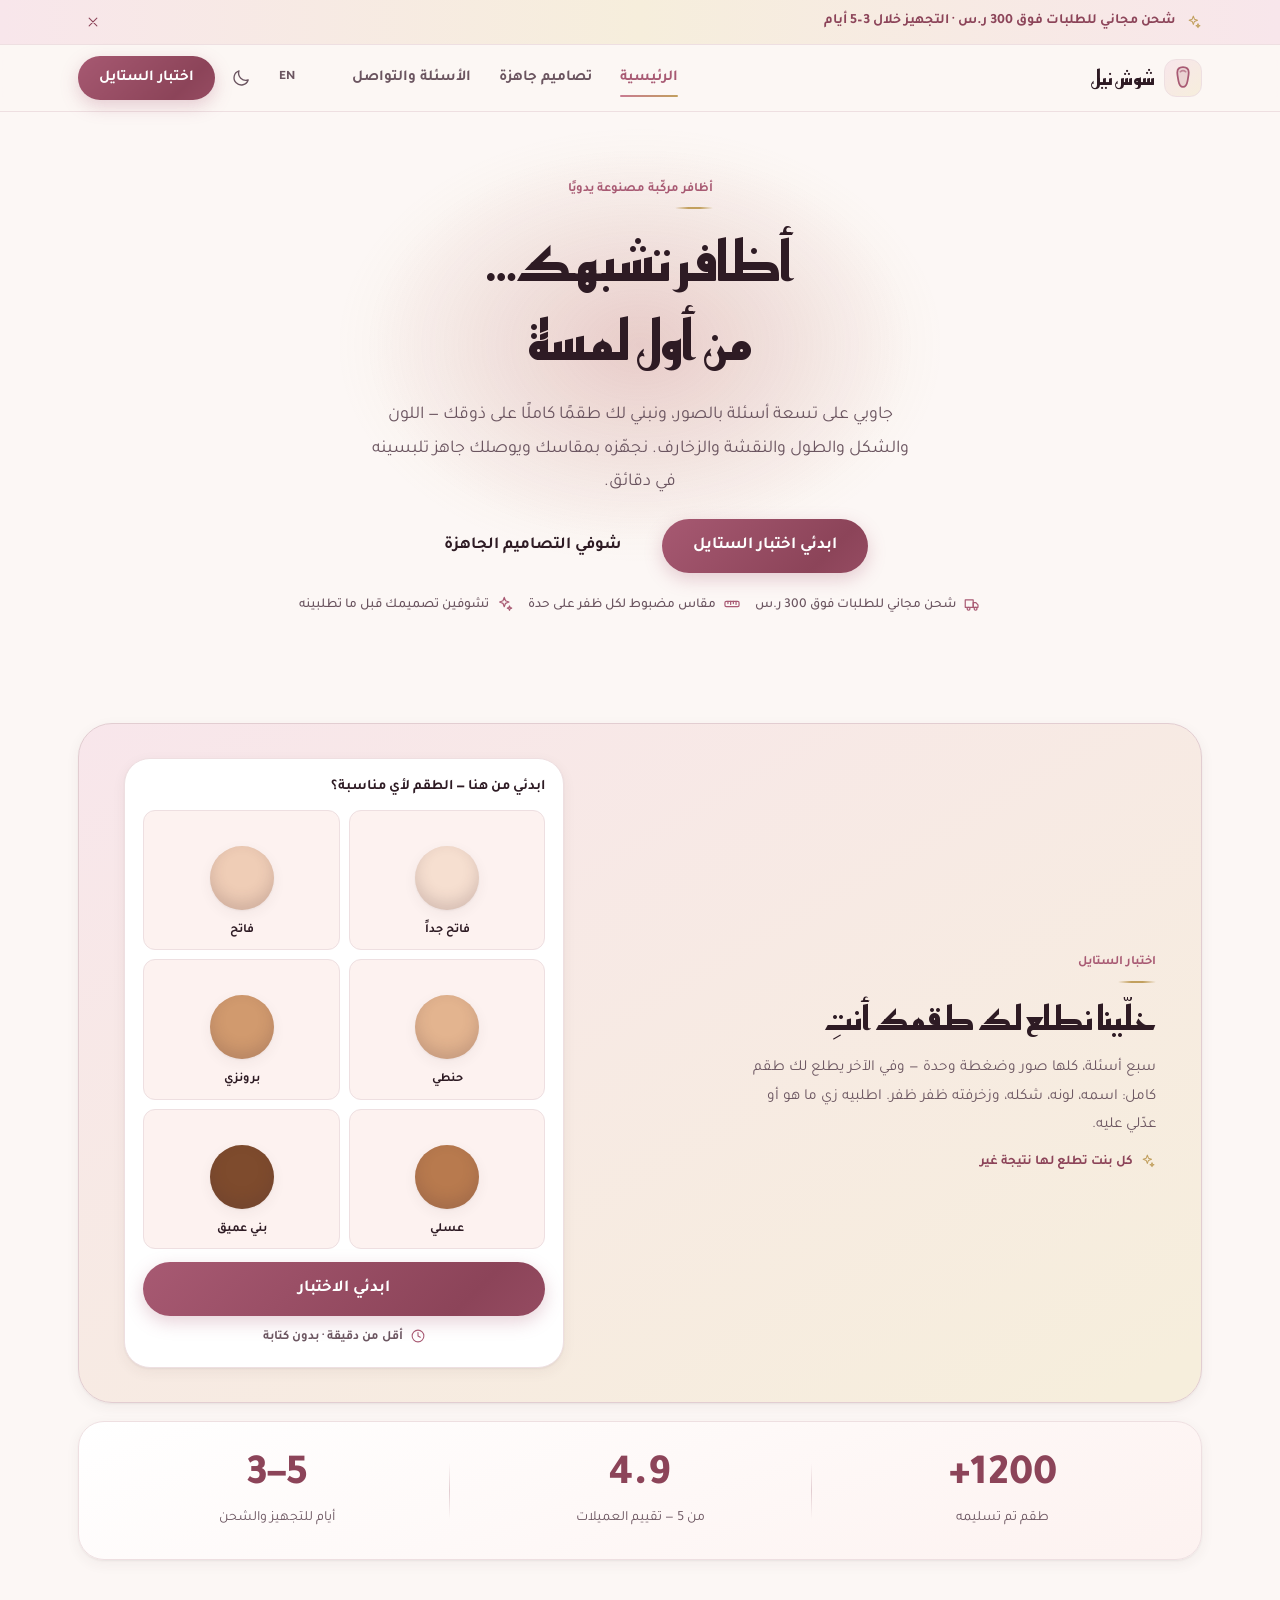
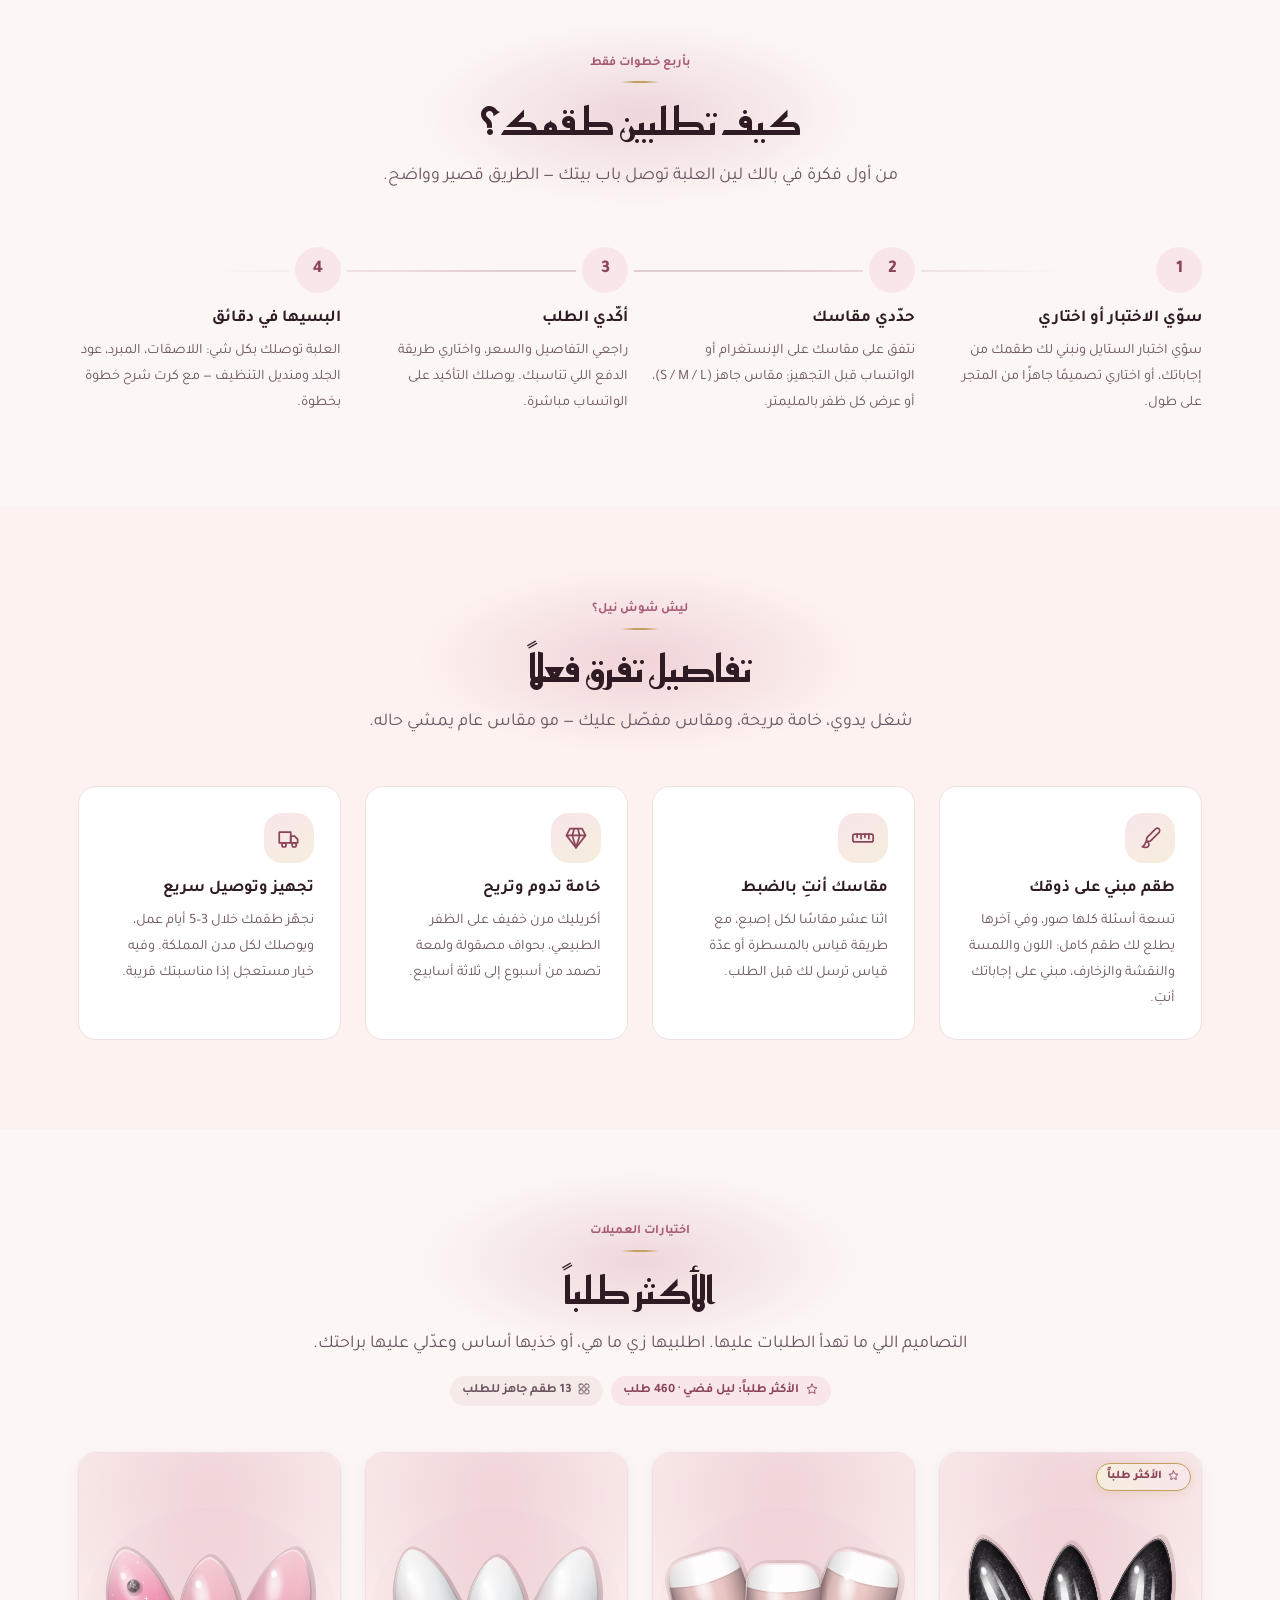
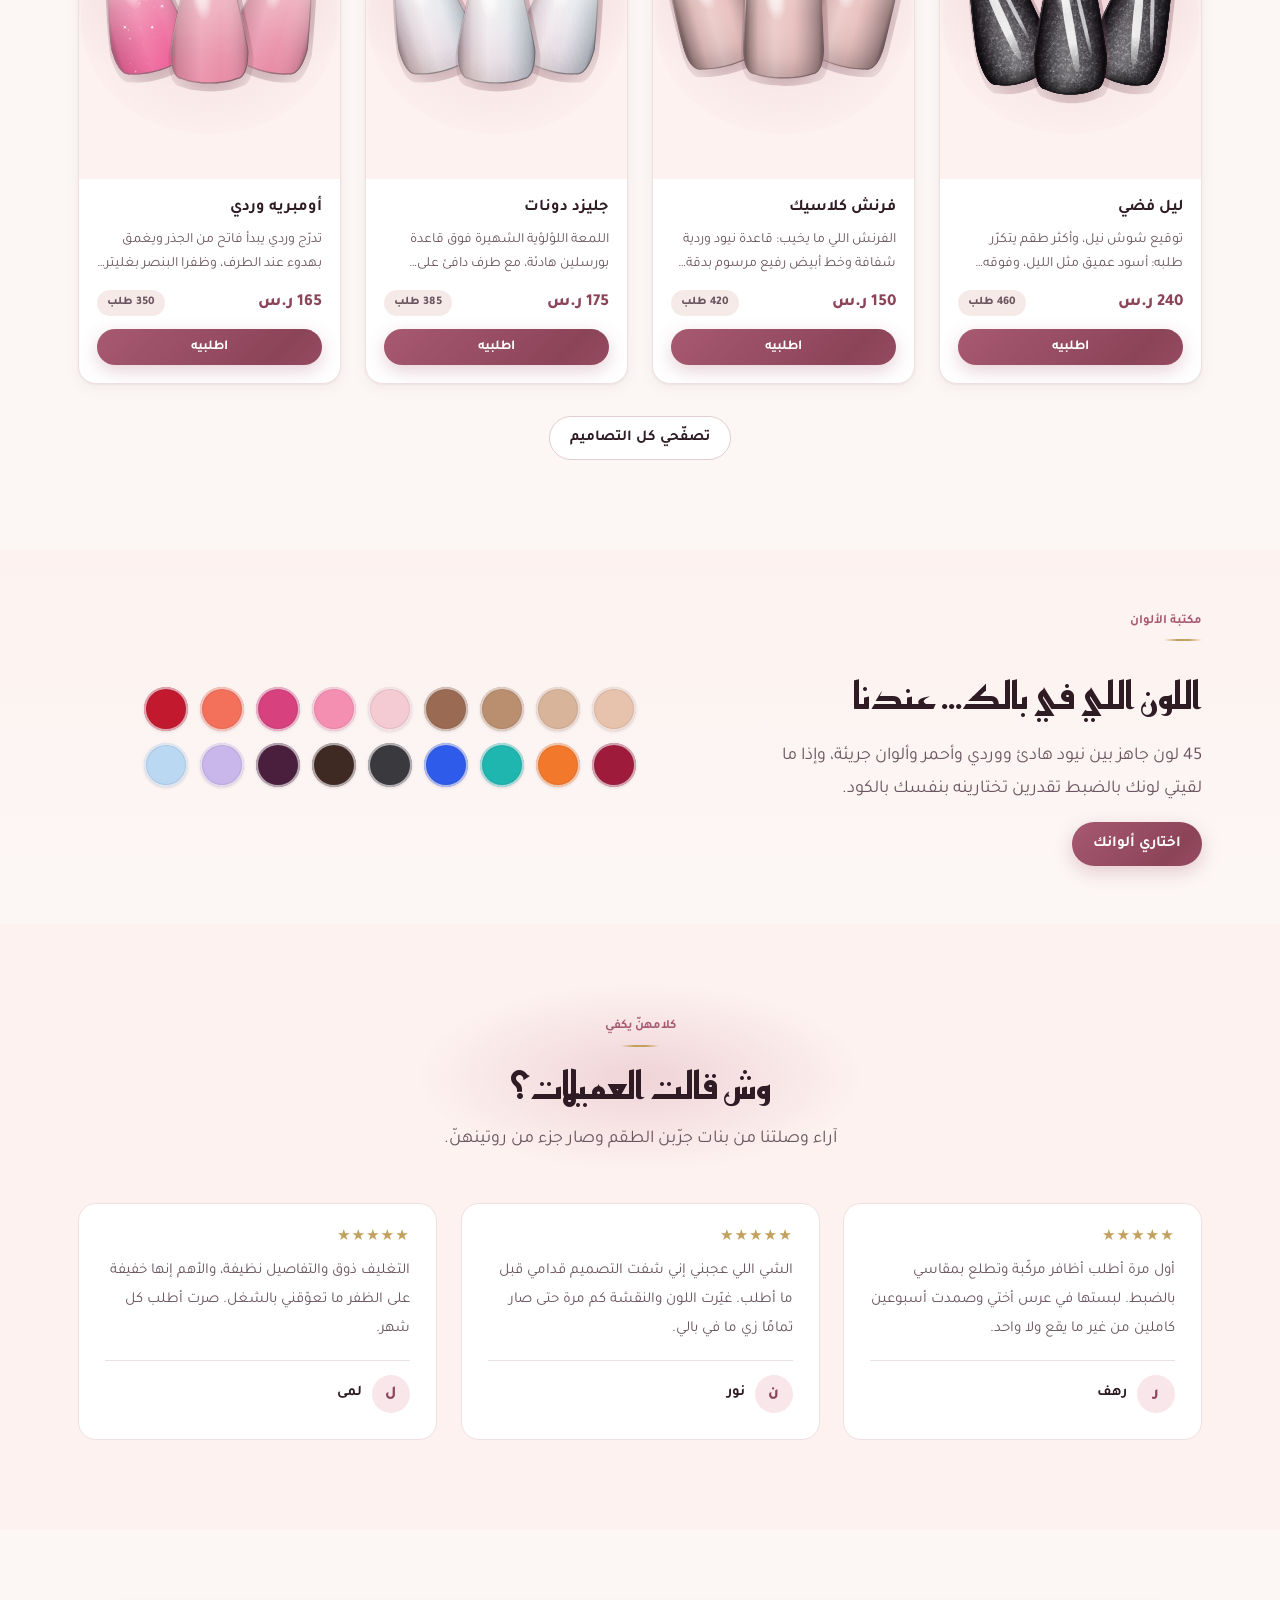
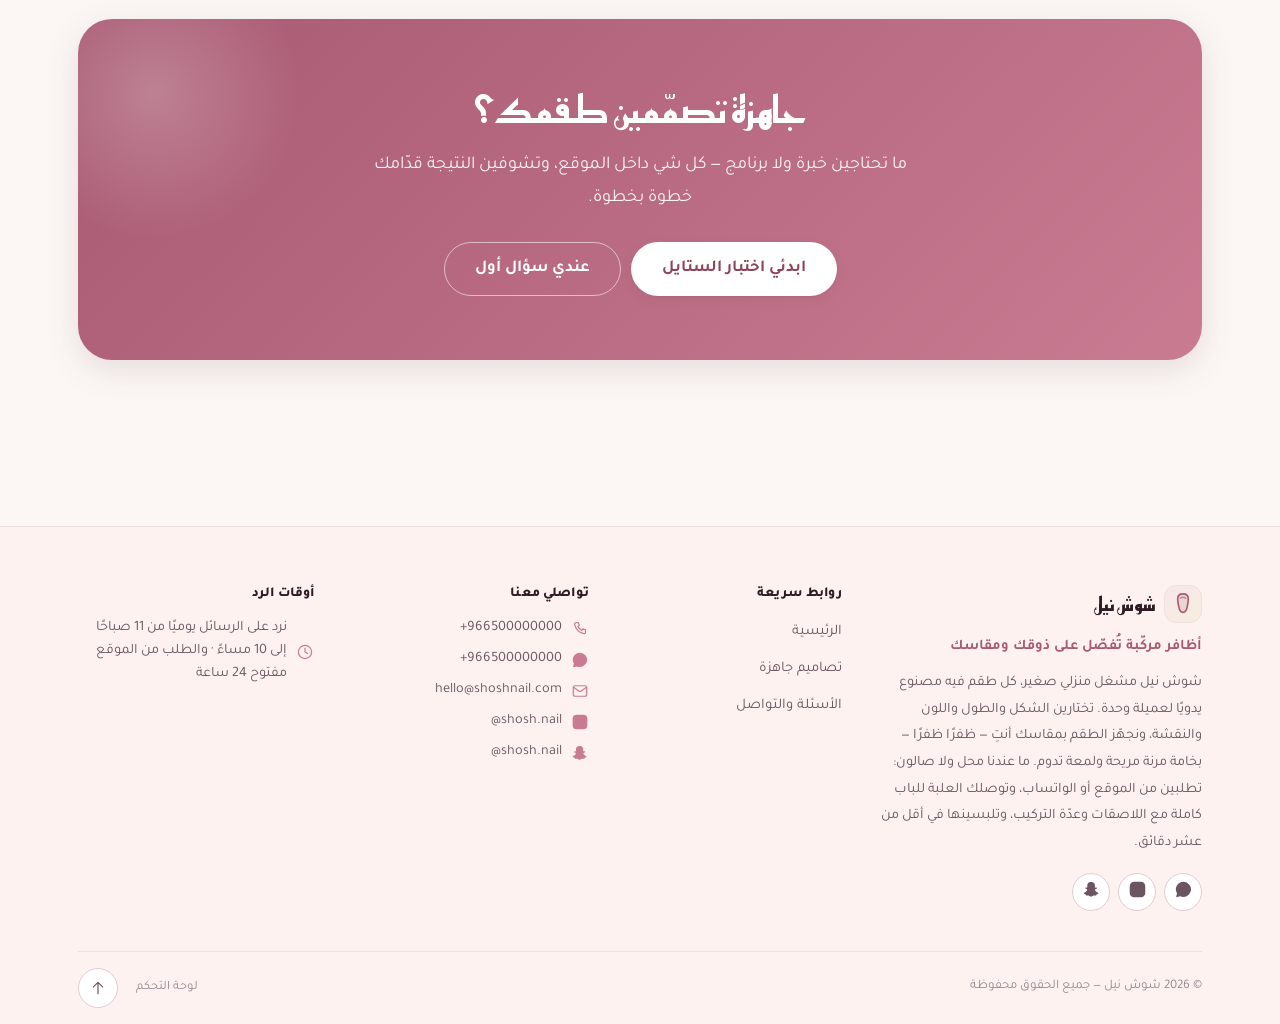
==== commit 40482760: "feat: skin-aware matching, a budget question, three ranked sets and a reason Four of the five deepen" ====
--- a/index.html
+++ b/index.html
@@ -539,6 +539,9 @@
   border-radius:50%;
   box-shadow:inset 0 0 0 1px rgba(255,255,255,.5), var(--sh-1);
 }
+/* the money question has no artwork, so its answer carries the tile */
+.quiz-opts-txt .quiz-opt{ min-block-size:0; padding-block:clamp(18px,5vw,26px); }
+.quiz-opts-txt .quiz-opt-t{ font-size:clamp(1rem,4vw,1.2rem); font-weight:800; }
 .quiz-skin{
   inline-size:clamp(52px,15vw,64px);
   block-size:clamp(52px,15vw,64px);
@@ -586,6 +589,12 @@
 }
 /* the five plates on their card: one svg, the plates laid out inside it on a
    single baseline so the different lengths show along the top */
+/* a real set is shown as the owner's own photograph in the same box */
+.quiz-photo{
+  border-radius:var(--r-lg);
+  overflow:hidden;
+  aspect-ratio:4/3;
+}
 .quiz-set{
   display:block;
   inline-size:100%;
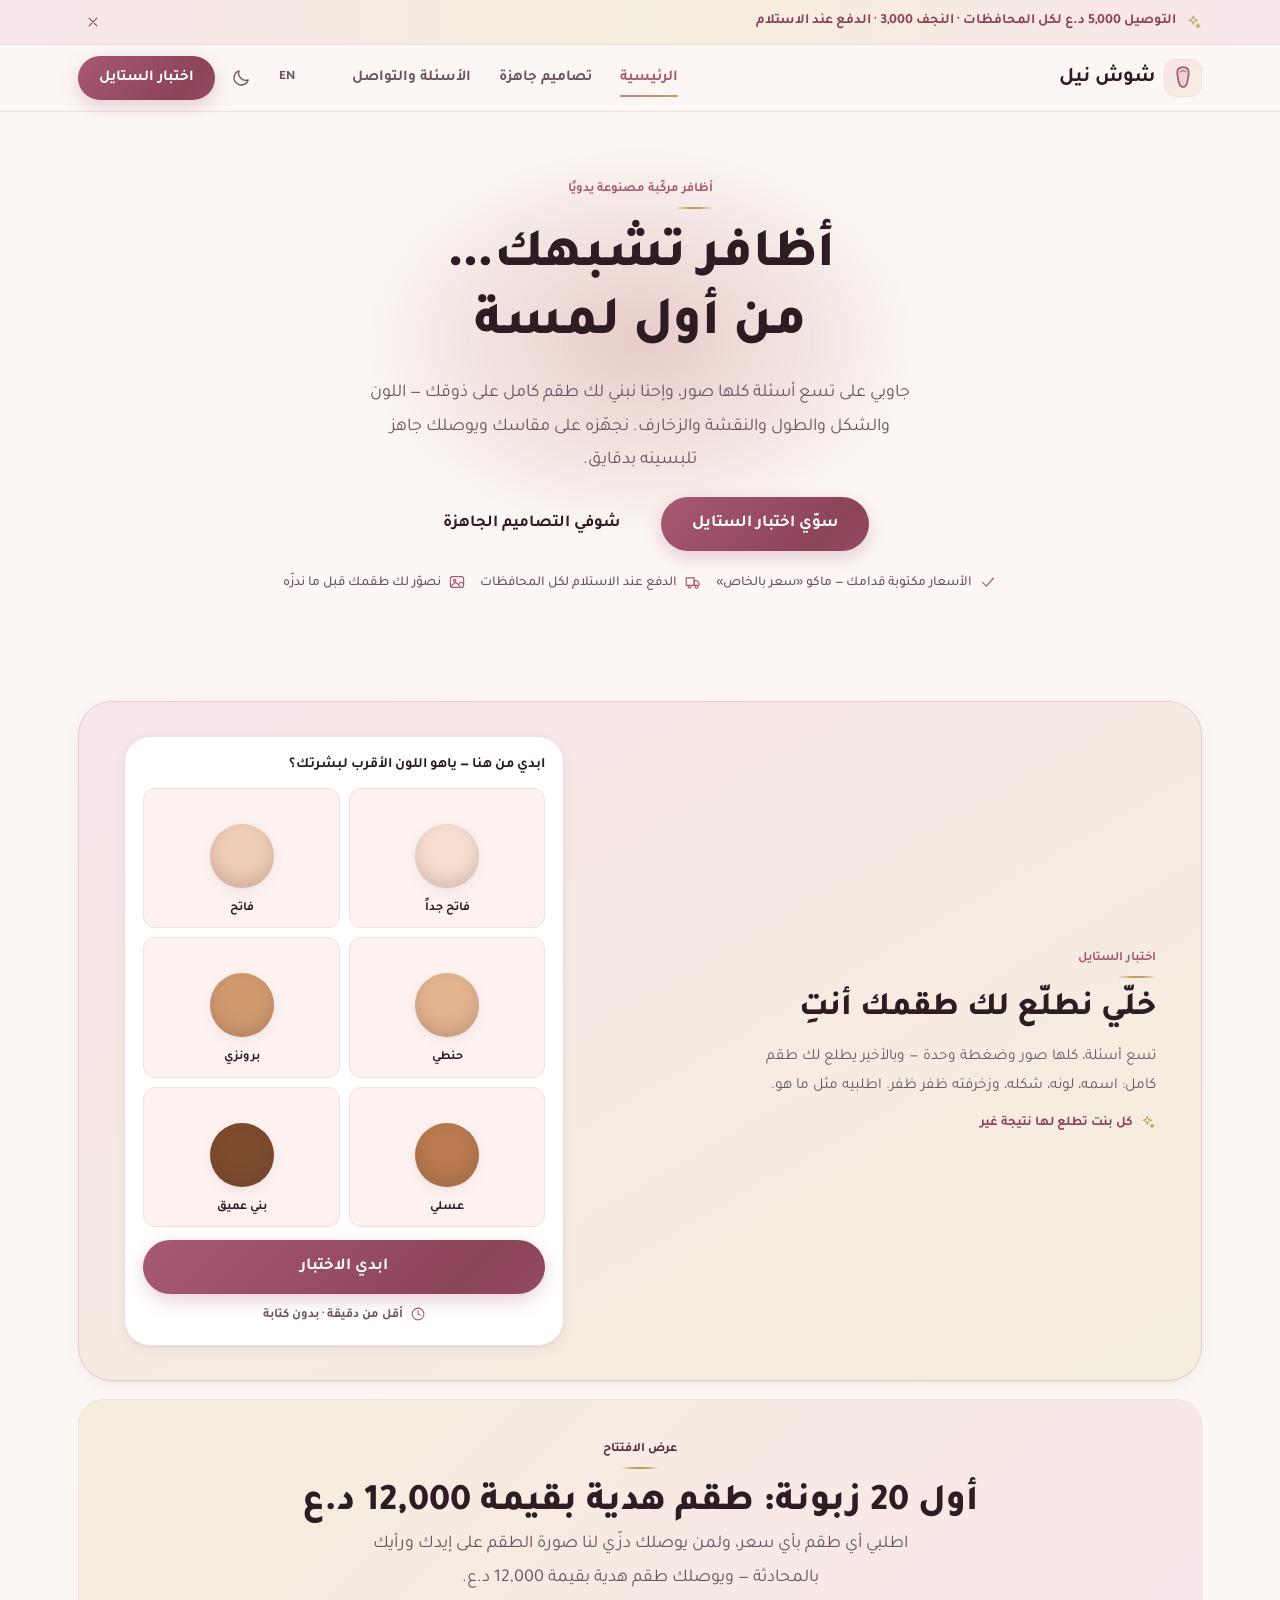
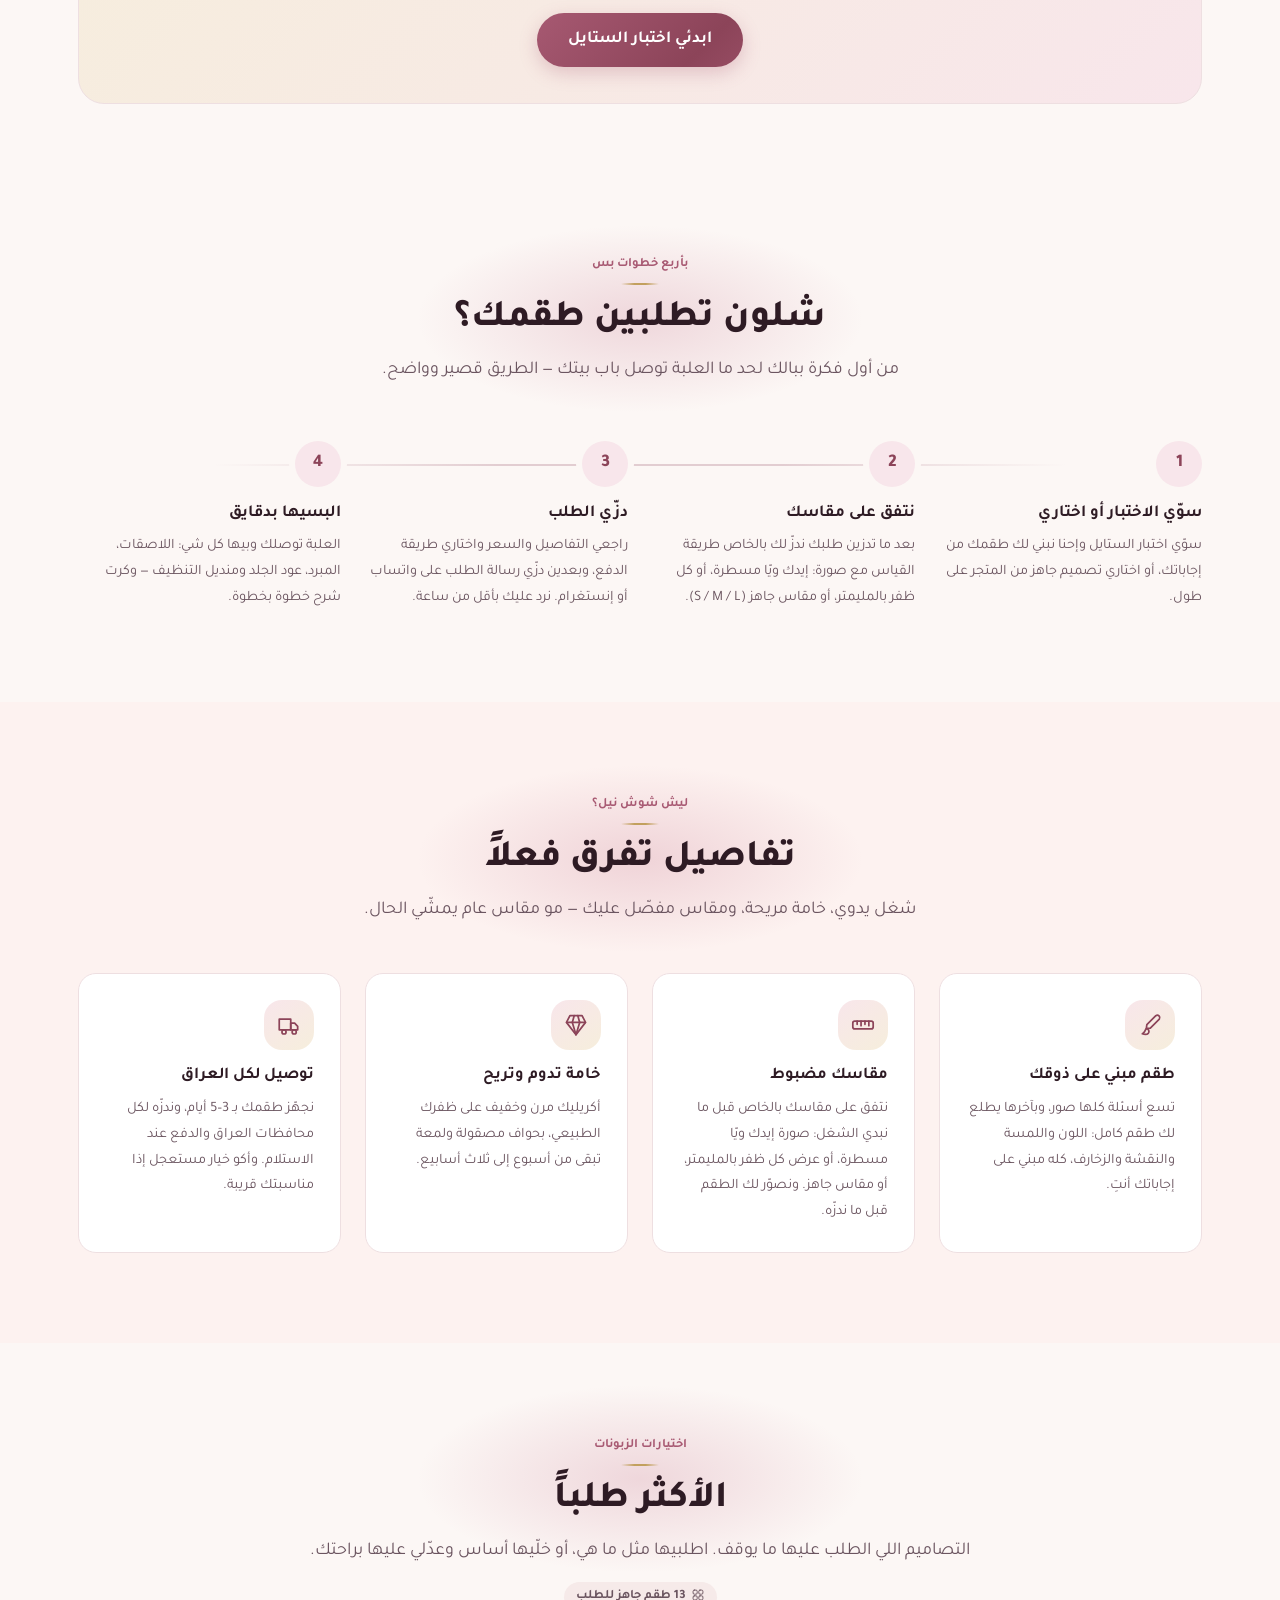
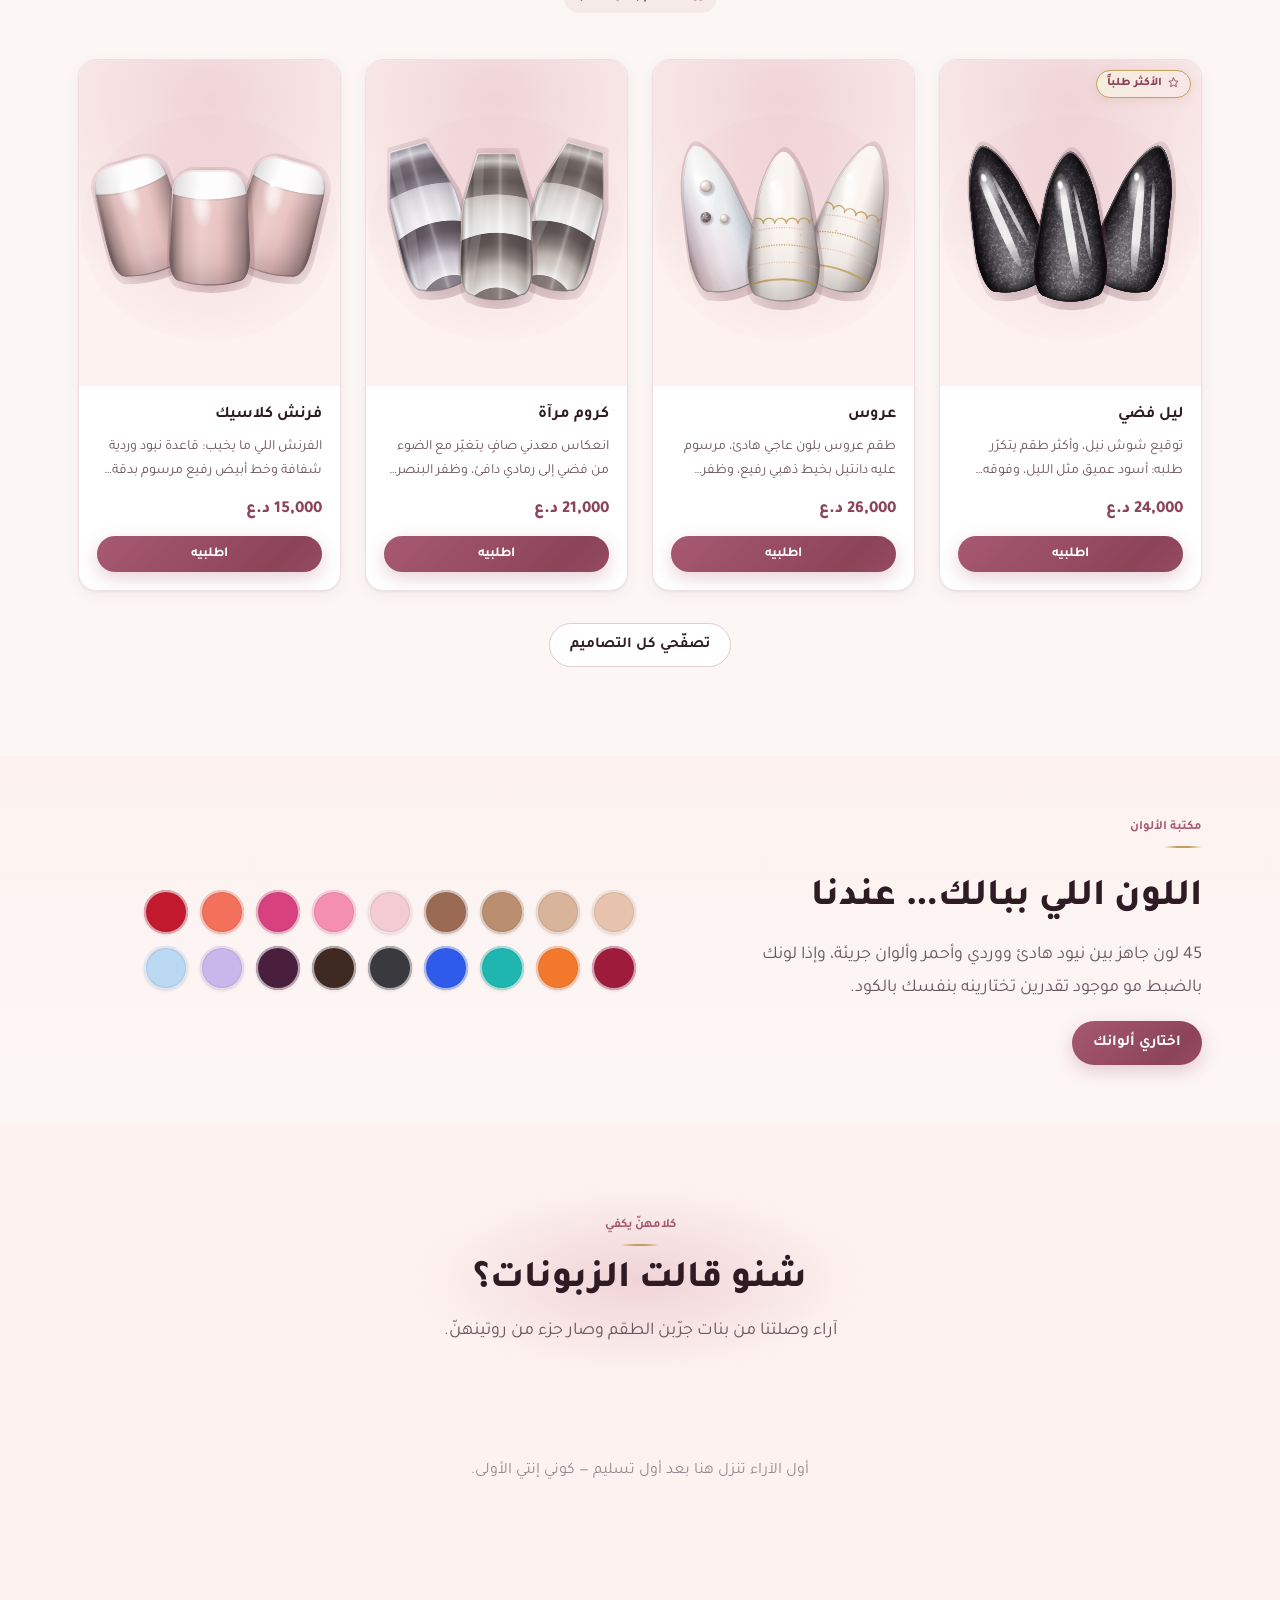
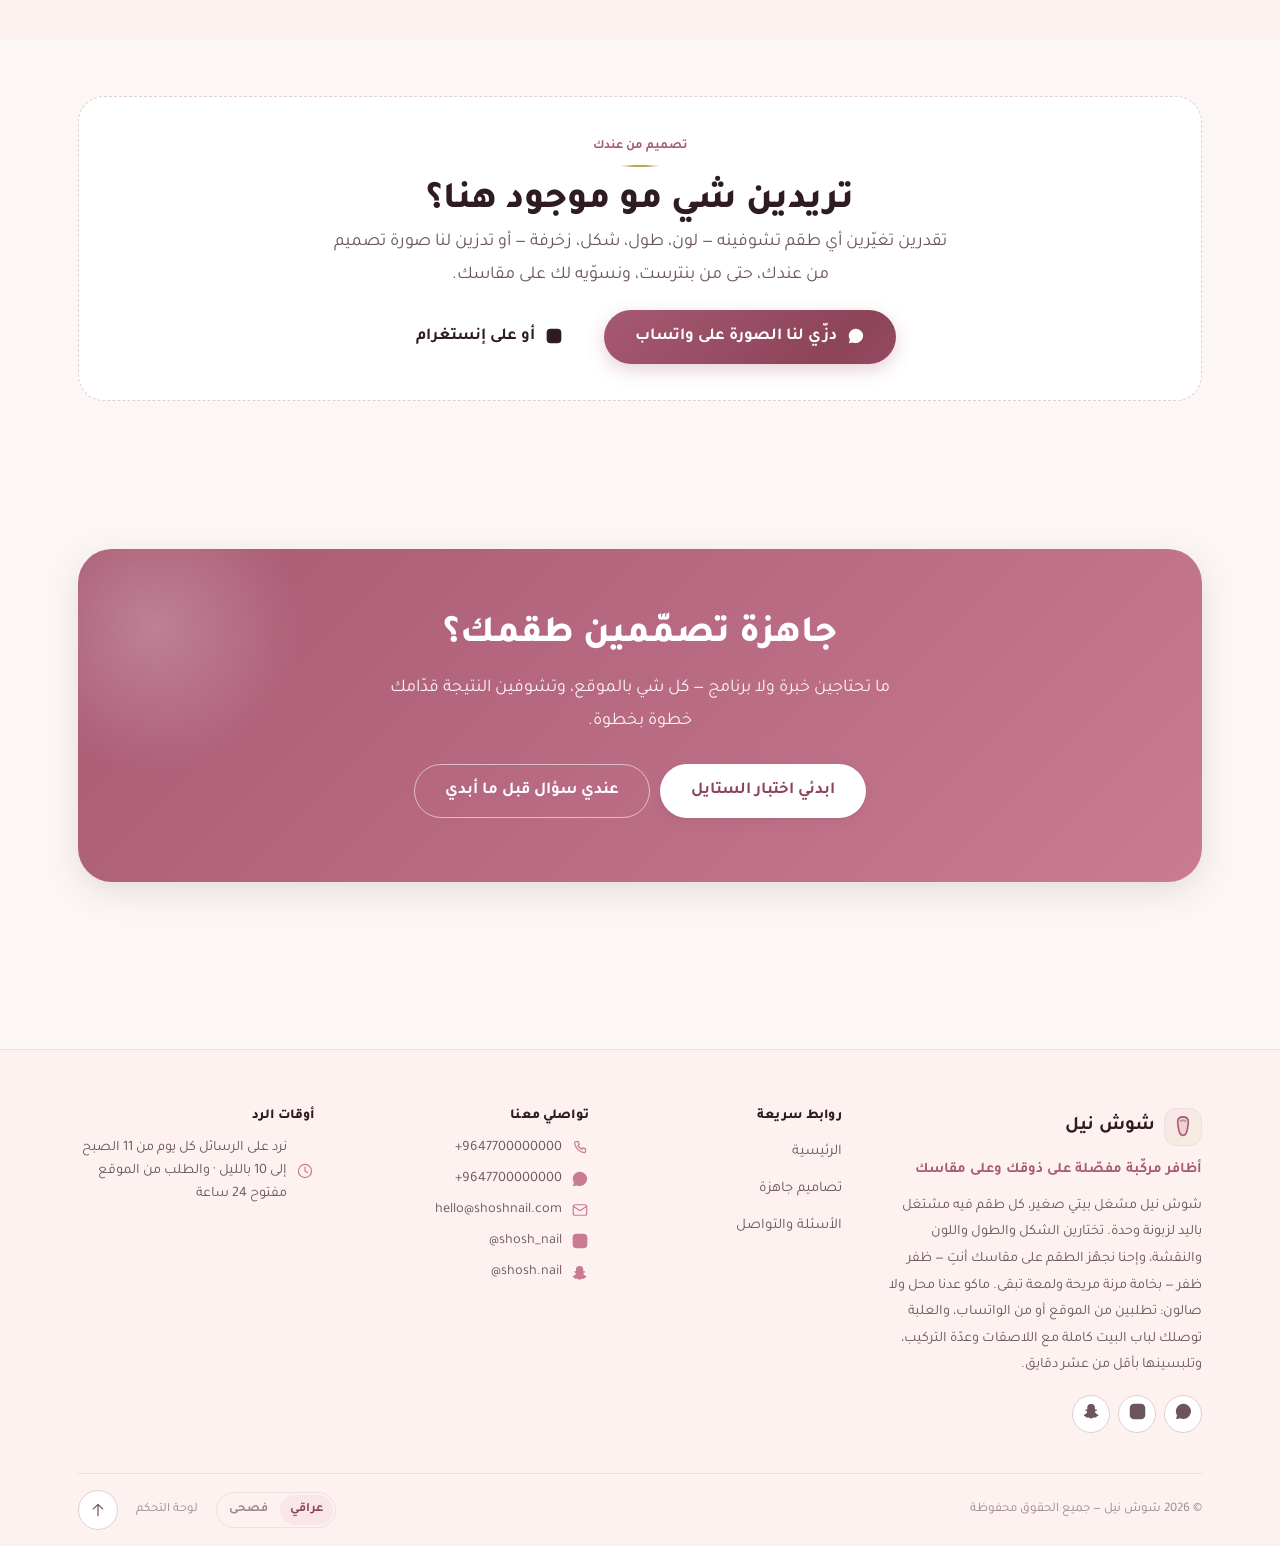
==== commit 6520887f: "feat: Iraqi launch build — dinars, governorates, deposit, send screen, publish tab, dialect, links p" ====
--- a/index.html
+++ b/index.html
@@ -9,7 +9,12 @@
 <link rel="icon" href="data:image/svg+xml,%3Csvg%20xmlns='http://www.w3.org/2000/svg'%20viewBox='0%200%2024%2024'%3E%3Cpath%20d='M12%202.6c3.1%200%204.9%201.9%204.9%204.7%200%202.6-.6%204.9-1%207.1-.5%202.8-1%205.3-3.9%205.3s-3.4-2.5-3.9-5.3c-.4-2.2-1-4.5-1-7.1%200-2.8%201.8-4.7%204.9-4.7Z'%20fill='%23C97B92'/%3E%3Cpath%20d='M9.6%206.7c1.3-1.1%203.5-1.1%204.8%200'%20stroke='%23FCF7F5'%20stroke-width='1.2'%20stroke-linecap='round'%20fill='none'/%3E%3C/svg%3E">
 <link rel="preconnect" href="https://fonts.googleapis.com">
 <link rel="preconnect" href="https://fonts.gstatic.com" crossorigin>
-<link href="https://fonts.googleapis.com/css2?family=Tajawal:wght@400;500;700;800&family=Reem+Kufi:wght@400;500;600;700&family=Cormorant+Garamond:ital,wght@0,500;0,600;1,500&display=swap" rel="stylesheet">
+<!-- The font sheet is loaded WITHOUT blocking the paint. Measured: when
+     fonts.googleapis.com is slow or unreachable the blocking version left
+     the page blank for 12.7s; this way it paints in 0.25s with the system
+     font and swaps when the sheet lands. -->
+<link rel="stylesheet" href="https://fonts.googleapis.com/css2?family=Tajawal:wght@400;500;700;800&family=Reem+Kufi:wght@400;500;600;700&family=Cormorant+Garamond:ital,wght@0,500;0,600;1,500&display=swap" media="print" onload="this.media='all';this.onload=null">
+<noscript><link rel="stylesheet" href="https://fonts.googleapis.com/css2?family=Tajawal:wght@400;500;700;800&family=Reem+Kufi:wght@400;500;600;700&family=Cormorant+Garamond:ital,wght@0,500;0,600;1,500&display=swap"></noscript>
 <link rel="stylesheet" href="assets/css/base.css">
 
 <style>
@@ -93,6 +98,30 @@
 
 /* ── stats strip ─────────────────────────────────────────────────────── */
 .home-statsec{ padding-block:0; }
+
+/* ── the launch offer ─────────────────────────────────────────────── */
+.home-foundsec{ padding-block-start:0; }
+.home-founding{
+  text-align:center;
+  padding:clamp(22px,4vw,36px) clamp(18px,4vw,40px);
+  border-radius:var(--r-lg);
+  background:linear-gradient(135deg,var(--gold-soft),var(--rose-soft));
+  border:1px solid var(--line);
+}
+.home-founding .eyebrow{ color:var(--plum); }
+.home-founding .lead{ max-inline-size:60ch; margin-inline:auto; }
+.home-founding .btns{ justify-content:center; margin-block-start:18px; }
+
+/* ── a design from her own picture ────────────────────────────────── */
+.home-yours{
+  text-align:center;
+  padding:clamp(22px,4vw,36px) clamp(18px,4vw,40px);
+  border-radius:var(--r-lg);
+  background:var(--bg-2);
+  border:1px dashed var(--line-2);
+}
+.home-yours .lead{ max-inline-size:62ch; margin-inline:auto; }
+.home-yours .btns{ justify-content:center; margin-block-start:18px; }
 .home-stats{
   /* one equal-width row whatever the owner leaves in the collection */
   display:grid;
@@ -609,6 +638,16 @@
 }
 .quiz-blurb{ text-align:center; margin-inline:auto; }
 .quiz-picks{ display:flex; flex-wrap:wrap; justify-content:center; gap:6px; margin-block-start:2px; }
+.quiz-after{
+  margin-block-start:6px;
+  text-align:center;
+  font-size:.84rem;
+  font-weight:600;
+  line-height:1.7;
+  color:var(--ink-2);
+  max-inline-size:44ch;
+  margin-inline:auto;
+}
 .quiz-price{ font-size:1.3rem; font-weight:800; color:var(--rose-3); margin-block-start:4px; }
 .quiz-actions{ justify-content:center; inline-size:100%; margin-block-start:8px; }
 .quiz-actions > *{ flex:1 1 210px; justify-content:center; }
@@ -736,6 +775,7 @@
 </style>
 
 <script defer src="assets/js/data.js"></script>
+<script defer src="assets/js/content.js"></script>
 <script defer src="assets/js/store.js"></script>
 <script defer src="assets/js/i18n.js"></script>
 <script defer src="assets/js/nail-art.js"></script>
@@ -798,6 +838,13 @@
       </div>
     </section>
 
+    <!-- ═══ 1c. the launch offer — hidden by the panel once it is over ═ -->
+    <section class="sec-sm home-foundsec" aria-labelledby="home-founding-t">
+      <div class="wrap">
+        <div class="home-founding" id="home-founding"></div>
+      </div>
+    </section>
+
     <!-- ═══ 2. stats strip ════════════════════════════════════════════ -->
     <section class="sec-sm home-statsec" aria-labelledby="home-stats-t">
       <h2 class="sr-only" id="home-stats-t" data-i18n="home.statsTitle"></h2>
@@ -871,6 +918,13 @@
       </div>
     </section>
 
+    <!-- ═══ 7b. a design from her own picture ═════════════════════════ -->
+    <section class="sec-sm" aria-labelledby="home-yours-t">
+      <div class="wrap">
+        <div class="home-yours" id="home-yours"></div>
+      </div>
+    </section>
+
     <!-- ═══ 8. closing CTA band ═══════════════════════════════════════ -->
     <section class="sec" aria-labelledby="home-band-t">
       <div class="wrap">
--- a/assets/css/base.css
+++ b/assets/css/base.css
@@ -2695,3 +2695,52 @@
   }
   .sk::after{ display:none !important; }
 }
+
+/* ══════════════════════════════════════════════════════════════════════
+   checkout: the send screen, the four steps, the measuring guide
+   ══════════════════════════════════════════════════════════════════════ */
+.co-send{ inline-size:100%; }
+.co-send .btn{ flex:1 1 220px; }
+.co-steps{
+  inline-size:100%;
+  text-align:start;
+  padding:14px 16px;
+  border-radius:var(--r-sm);
+  background:var(--bg-4);
+  border:1px solid var(--line);
+}
+.co-steps-t{ display:block; margin-block-end:8px; }
+.co-steps-l{
+  margin:0;
+  padding-inline-start:22px;
+  display:grid;
+  gap:6px;
+  font-size:.92rem;
+  line-height:1.7;
+  color:var(--ink-2);
+}
+.co-steps-l li::marker{ color:var(--rose-2); font-weight:800; }
+.co-guide{
+  inline-size:100%;
+  display:grid;
+  gap:10px;
+  justify-items:center;
+  text-align:center;
+  padding:14px 16px;
+  border-radius:var(--r-sm);
+  border:1px solid var(--line);
+  background:var(--bg-2);
+}
+.co-guide-t{ display:block; }
+.co-guide-art{ inline-size:min(100%,320px); }
+.co-guide-art > svg{ inline-size:100%; block-size:auto; border-radius:14px; display:block; }
+.quiz-founding{ color:var(--plum); }
+
+/* footer: Iraqi <-> standard Arabic */
+.ft-variants{ display:inline-flex; gap:2px; padding:2px; border-radius:var(--r-full); border:1px solid var(--line); }
+.ft-variant{
+  border:0; background:transparent; color:var(--ink-3); cursor:pointer;
+  font:inherit; font-size:.8rem; font-weight:700;
+  padding:4px 10px; border-radius:var(--r-full);
+}
+.ft-variant.is-on{ background:var(--rose-soft); color:var(--rose-3); }
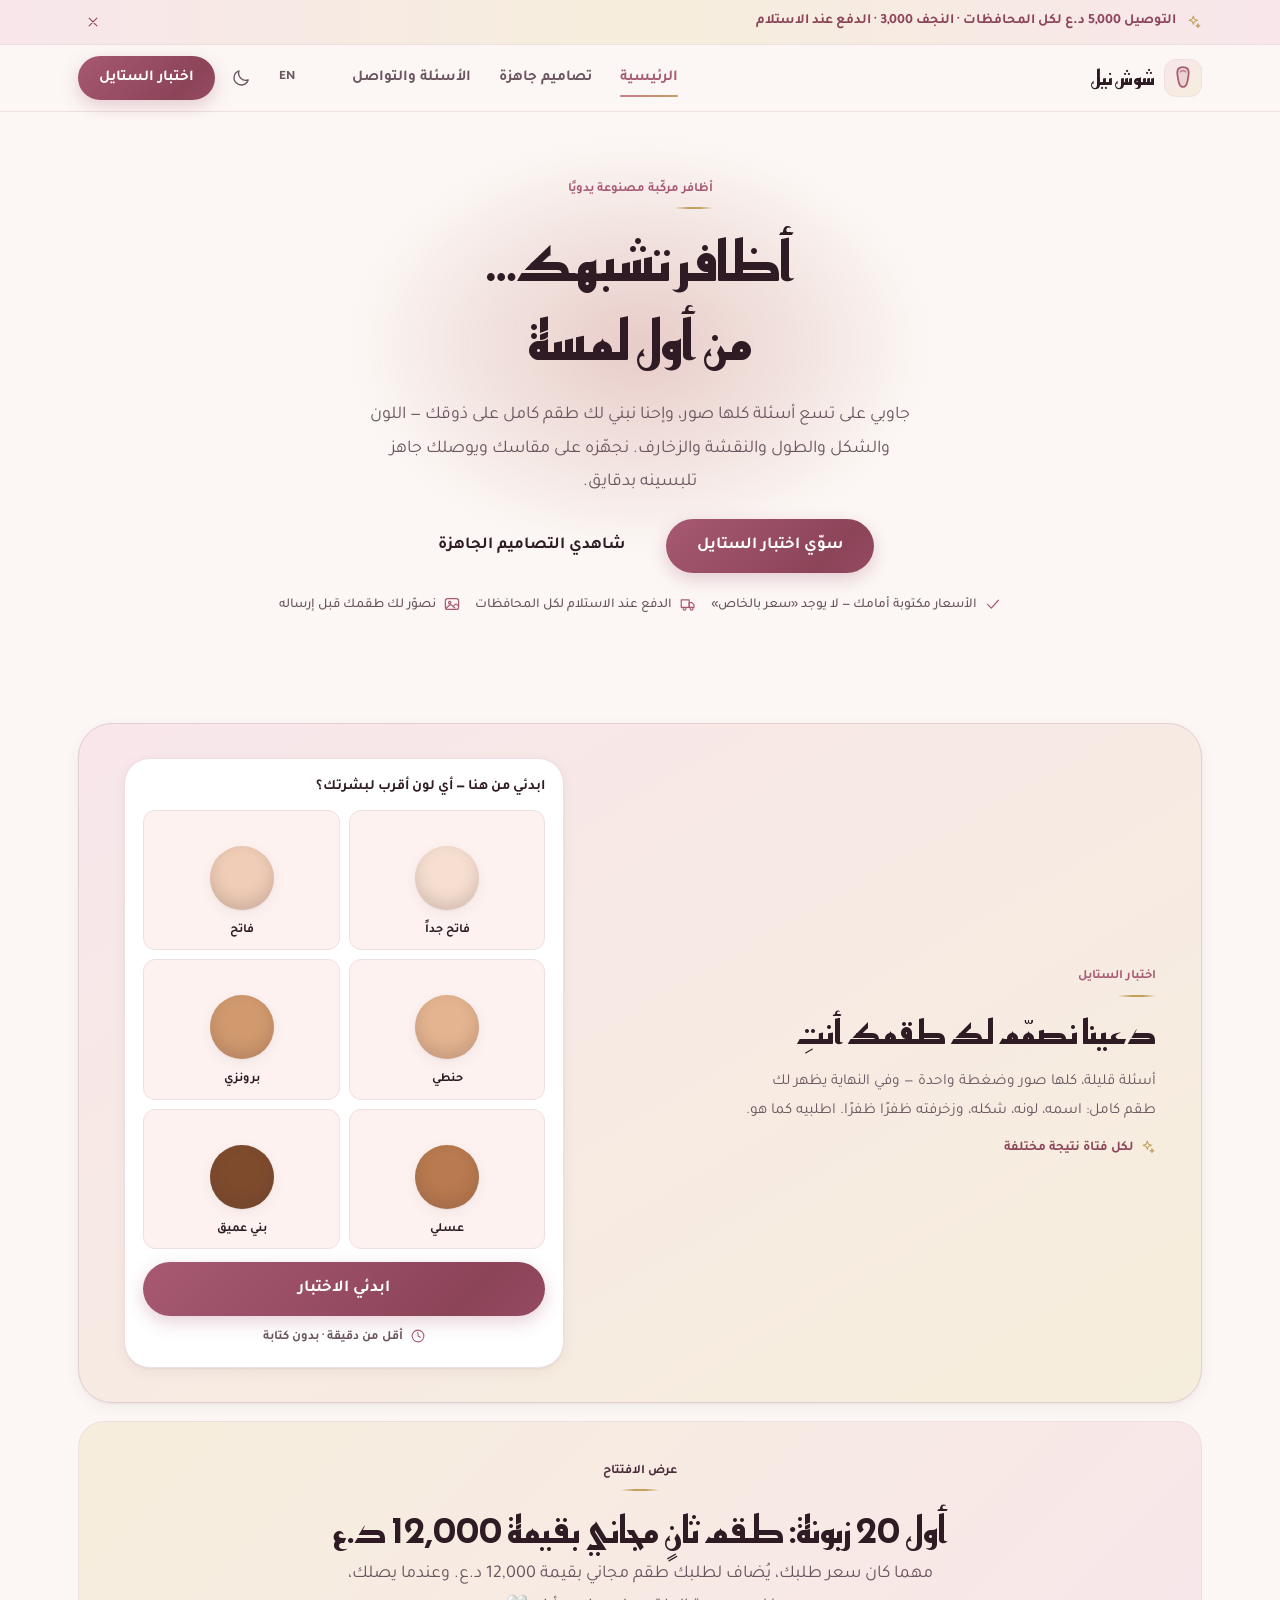
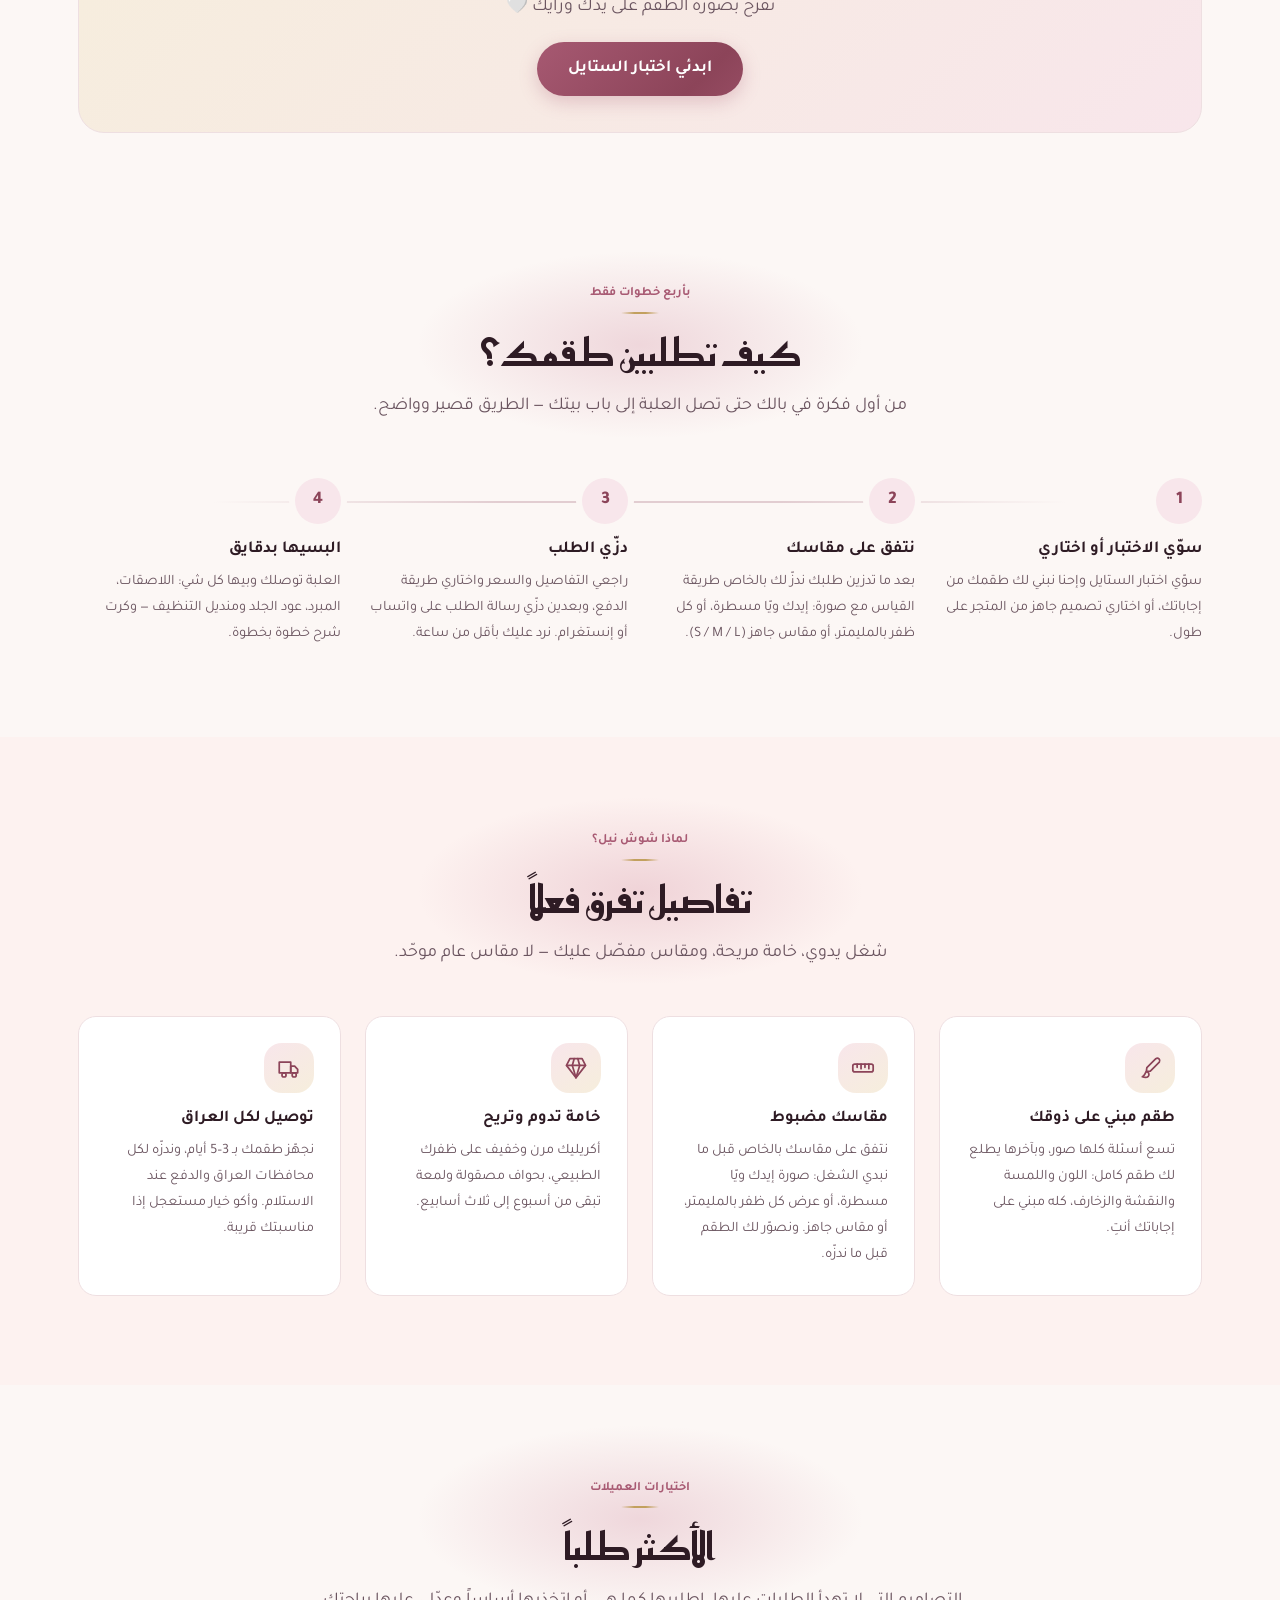
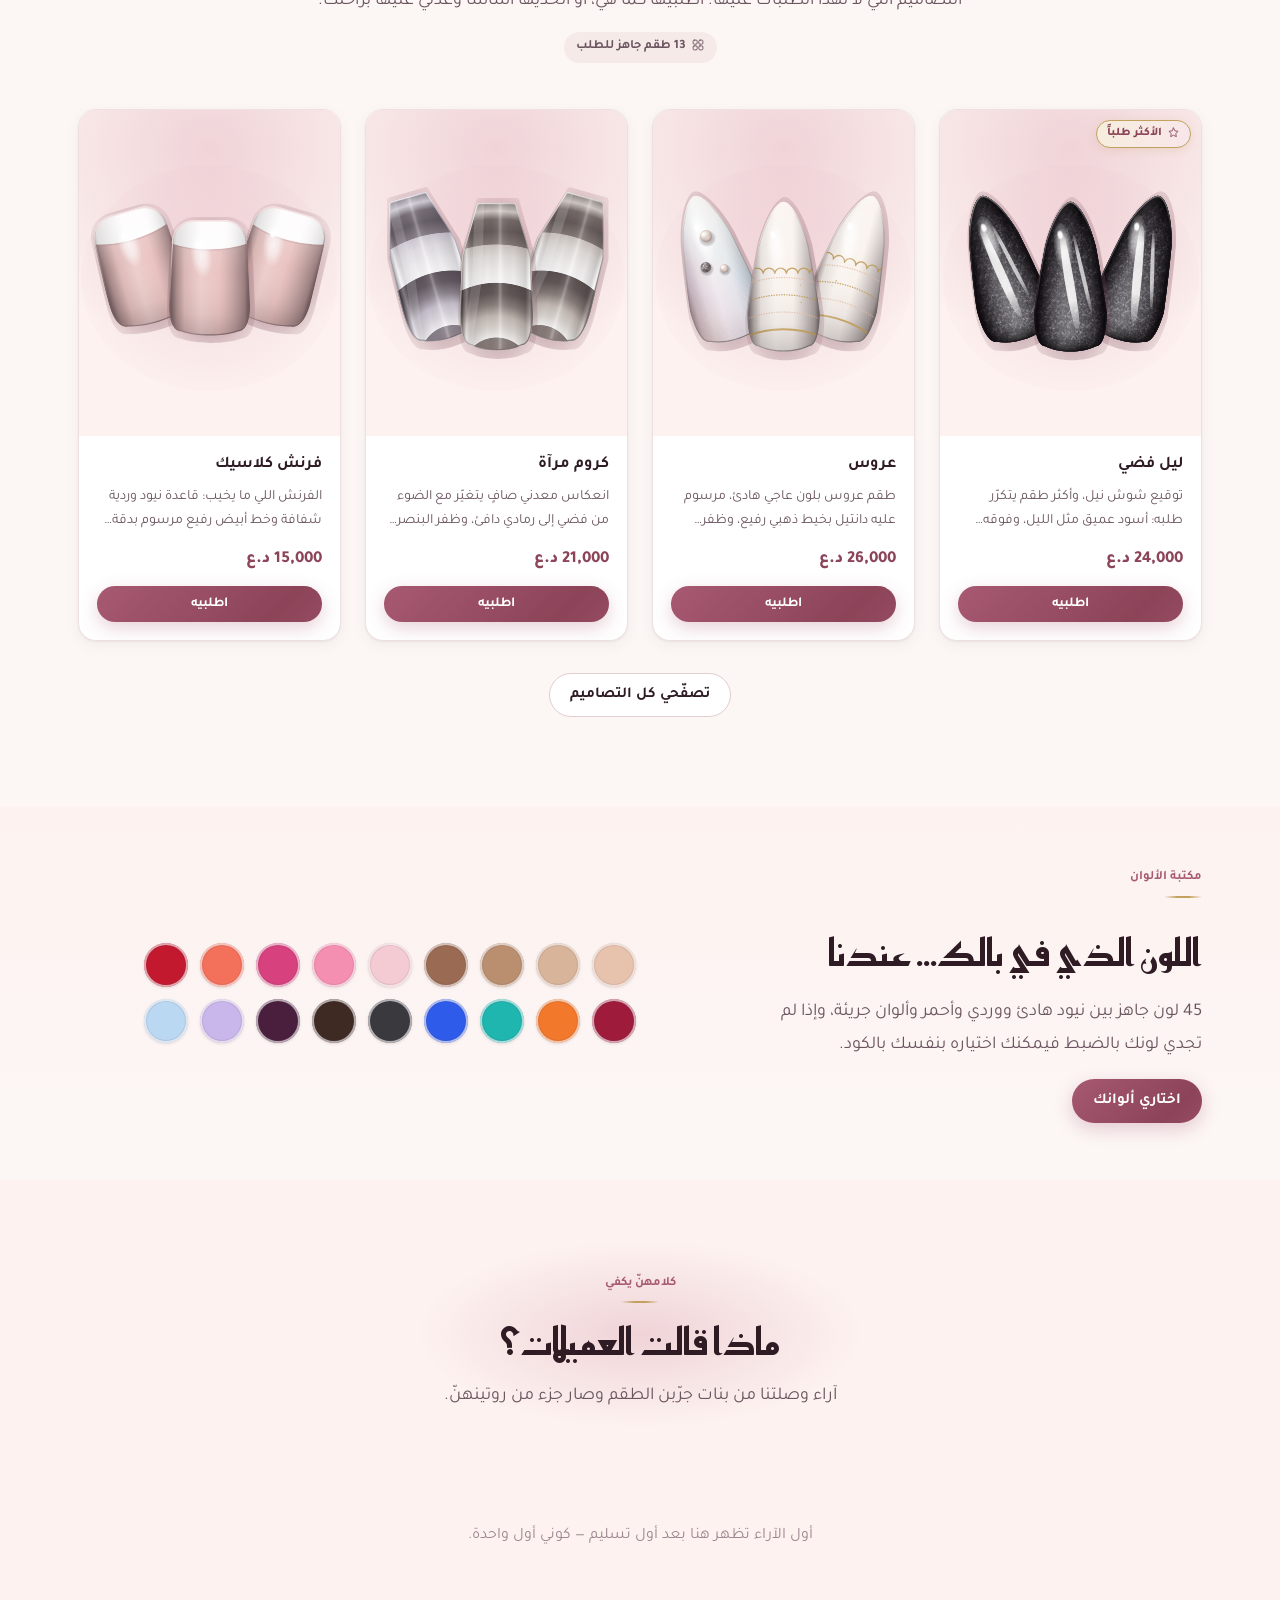
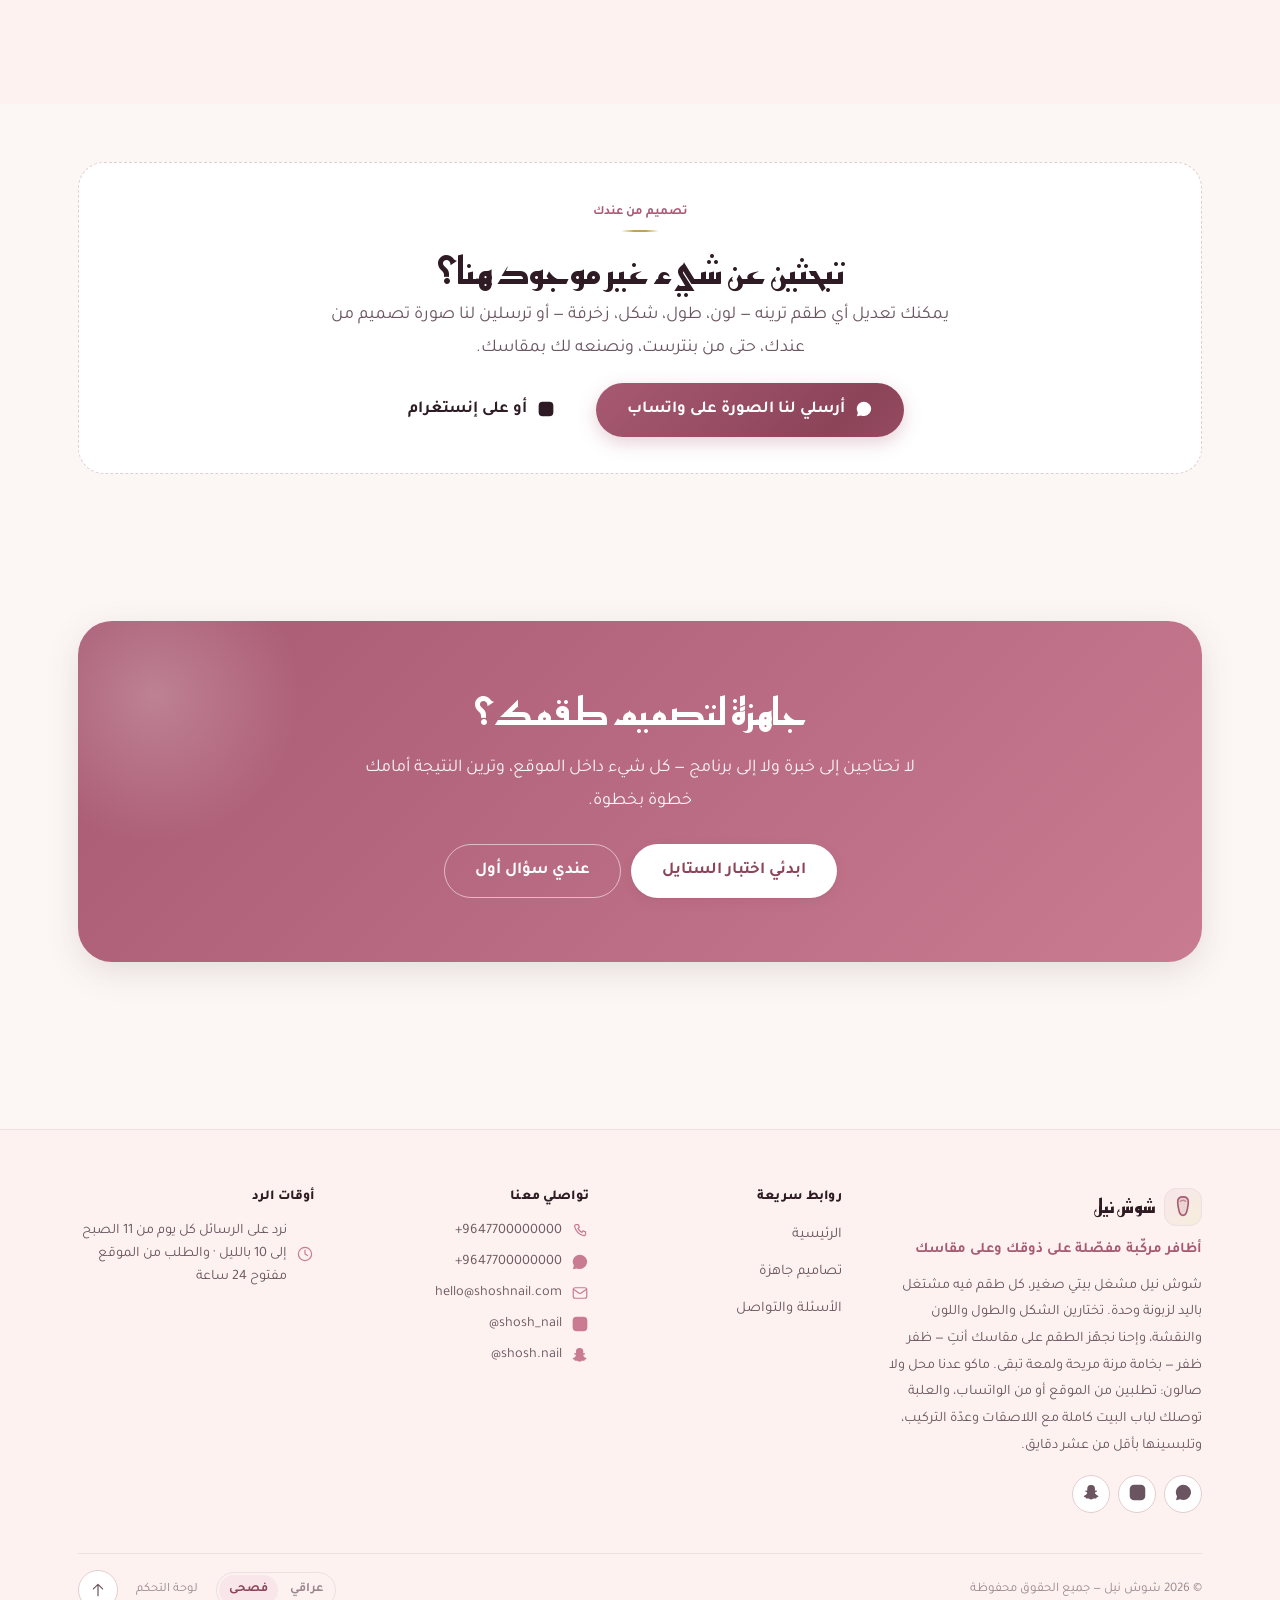
==== commit 90c4105c: "feat: owner-managed set lists, standard Arabic by default, Iraqi WhatsApp links Three things the own" ====
--- a/index.html
+++ b/index.html
@@ -576,6 +576,15 @@
   block-size:clamp(52px,15vw,64px);
   border-radius:50%;
   box-shadow:inset 0 -7px 15px rgba(74,43,57,.18), var(--sh-1);
+}
+/* a list tile can carry the owner's own photo instead of an icon, and a tall
+   upload must not push the tile out of shape */
+.quiz-art img{
+  inline-size:100%;
+  block-size:100%;
+  object-fit:cover;
+  border-radius:var(--r);
+  display:block;
 }
 .quiz-ico{
   display:grid;
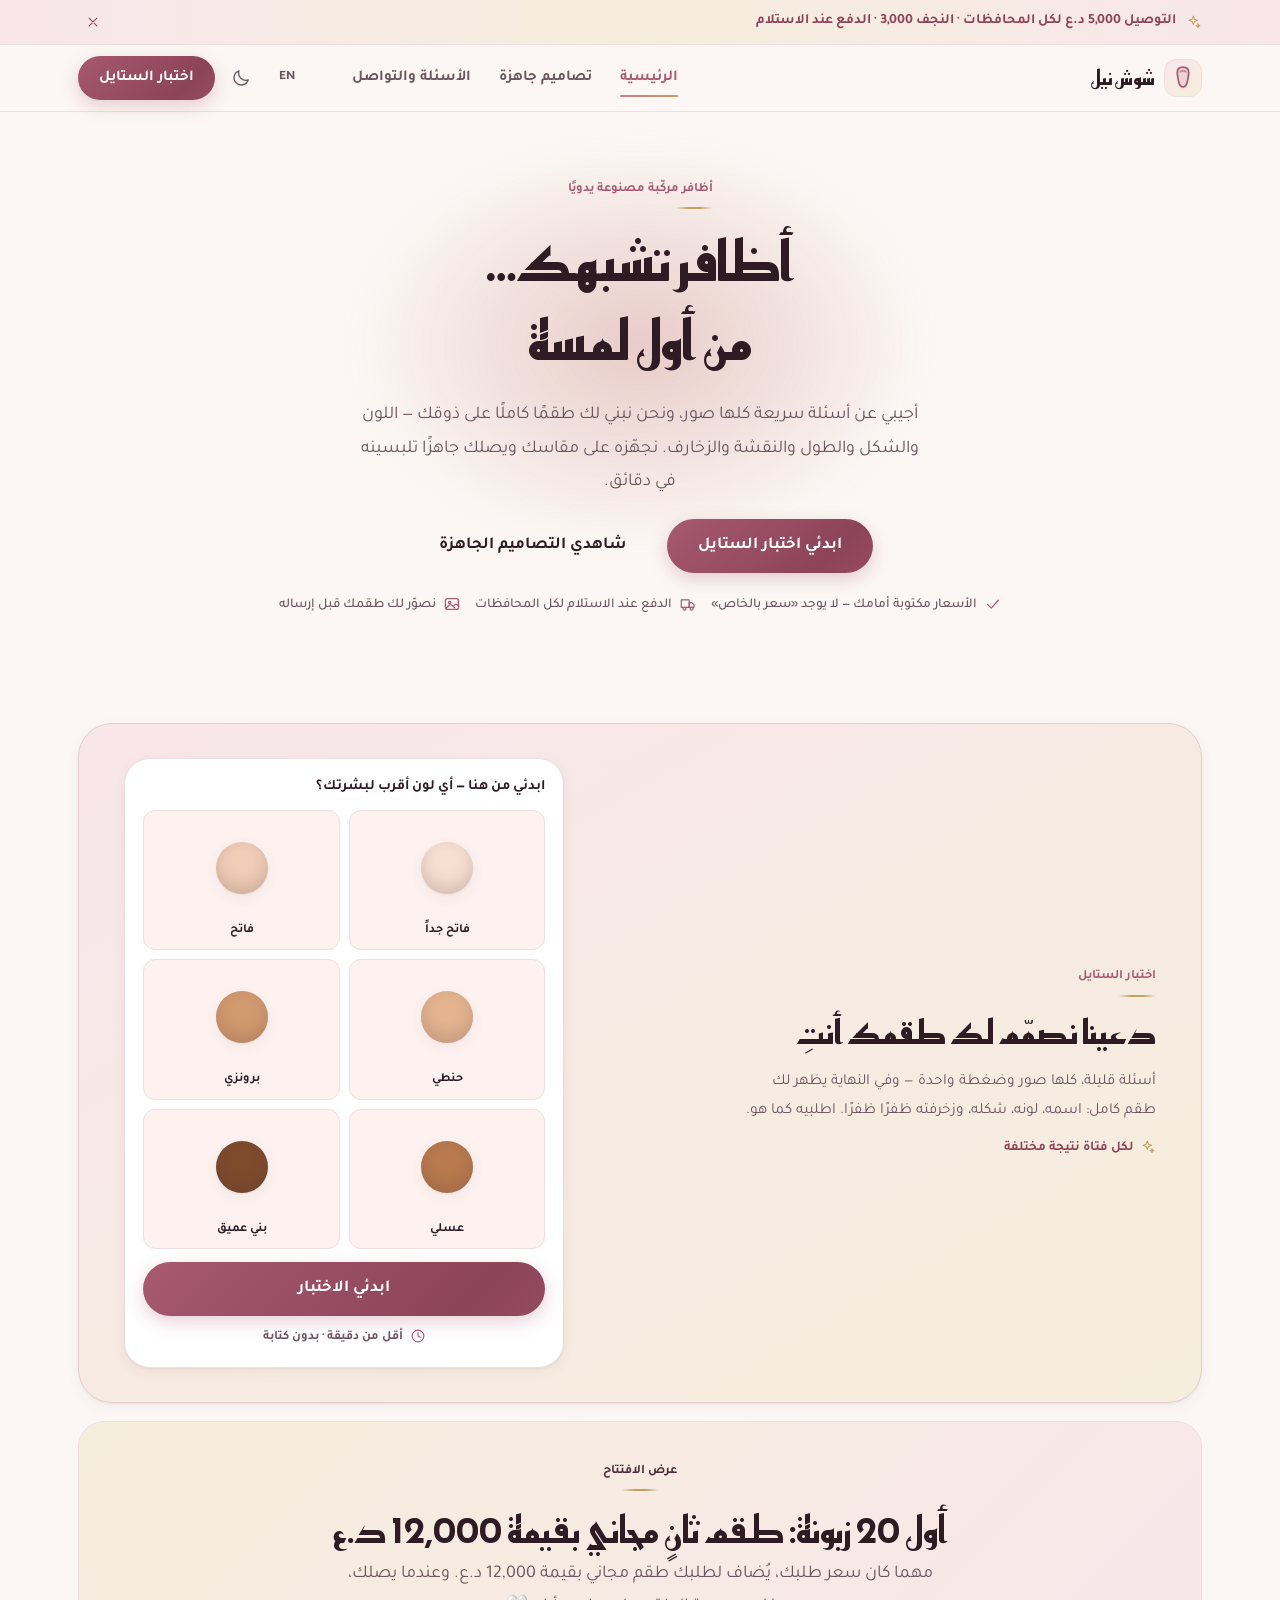
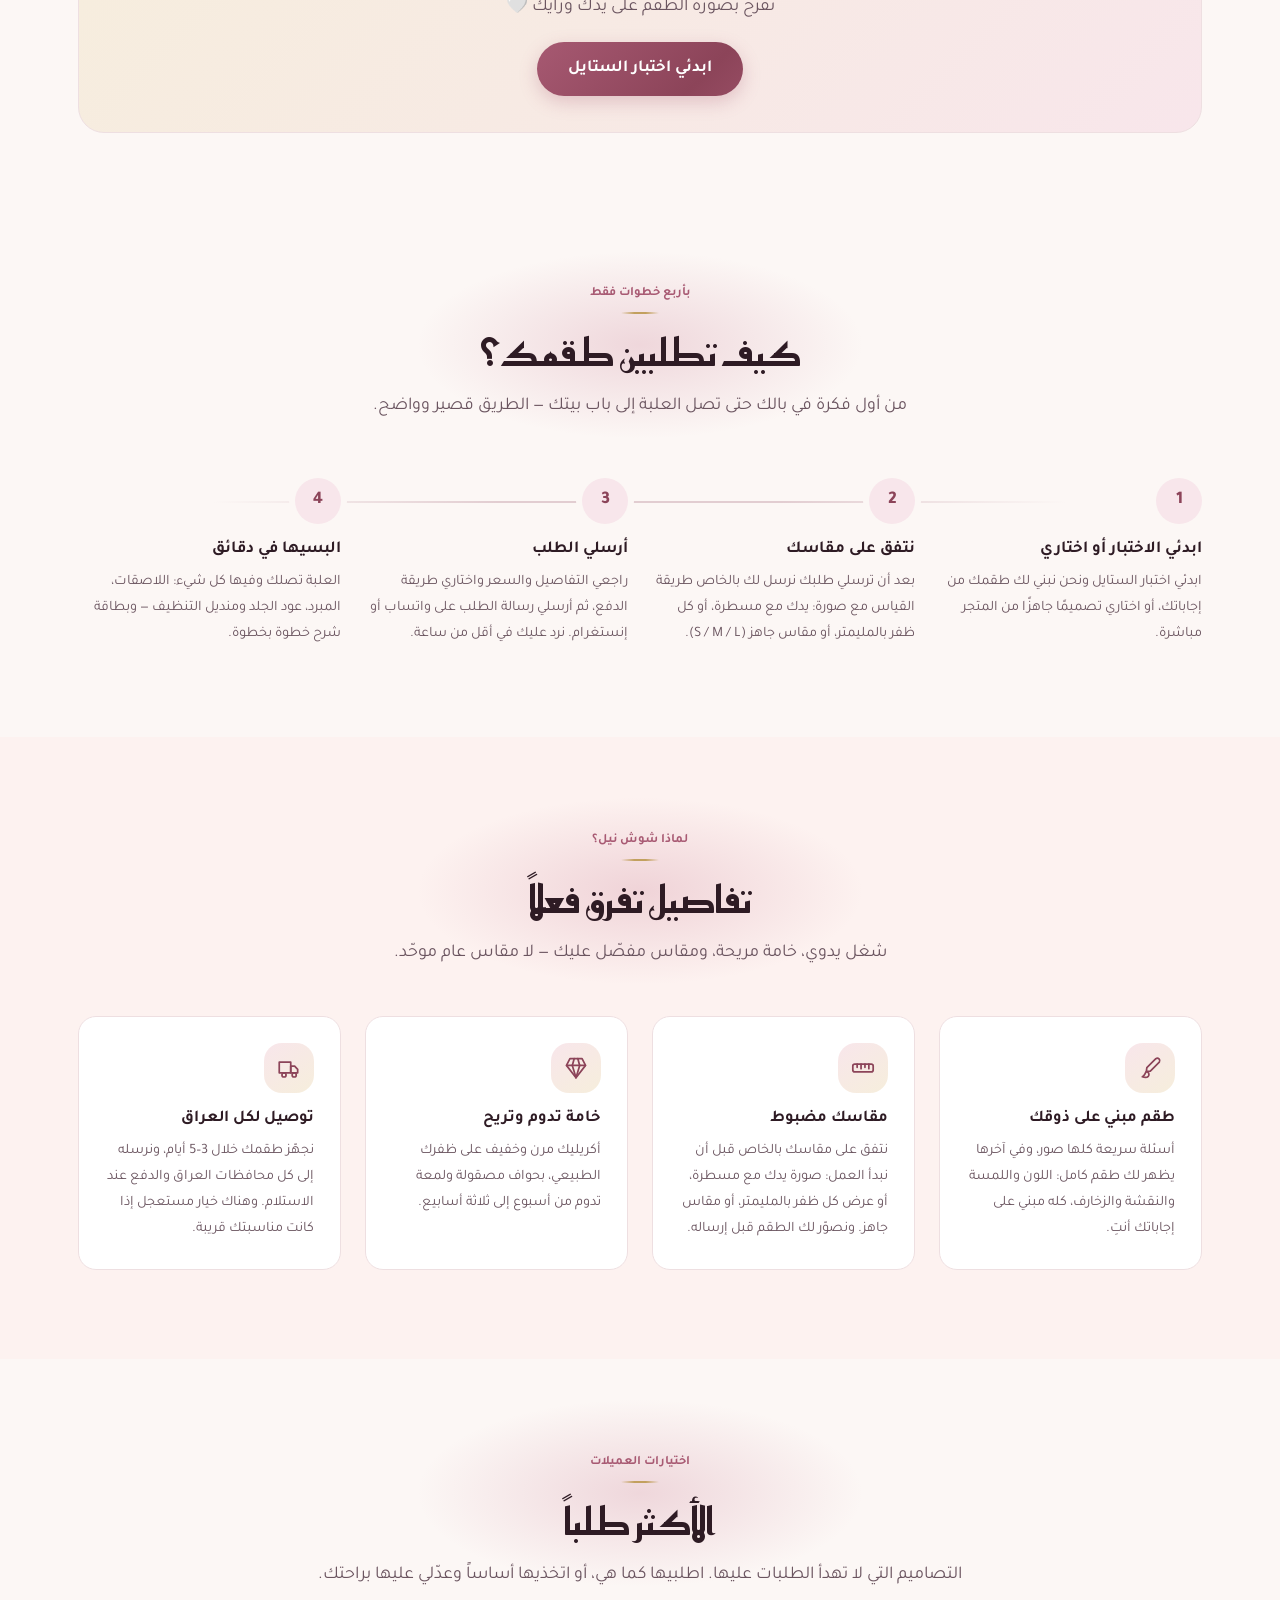
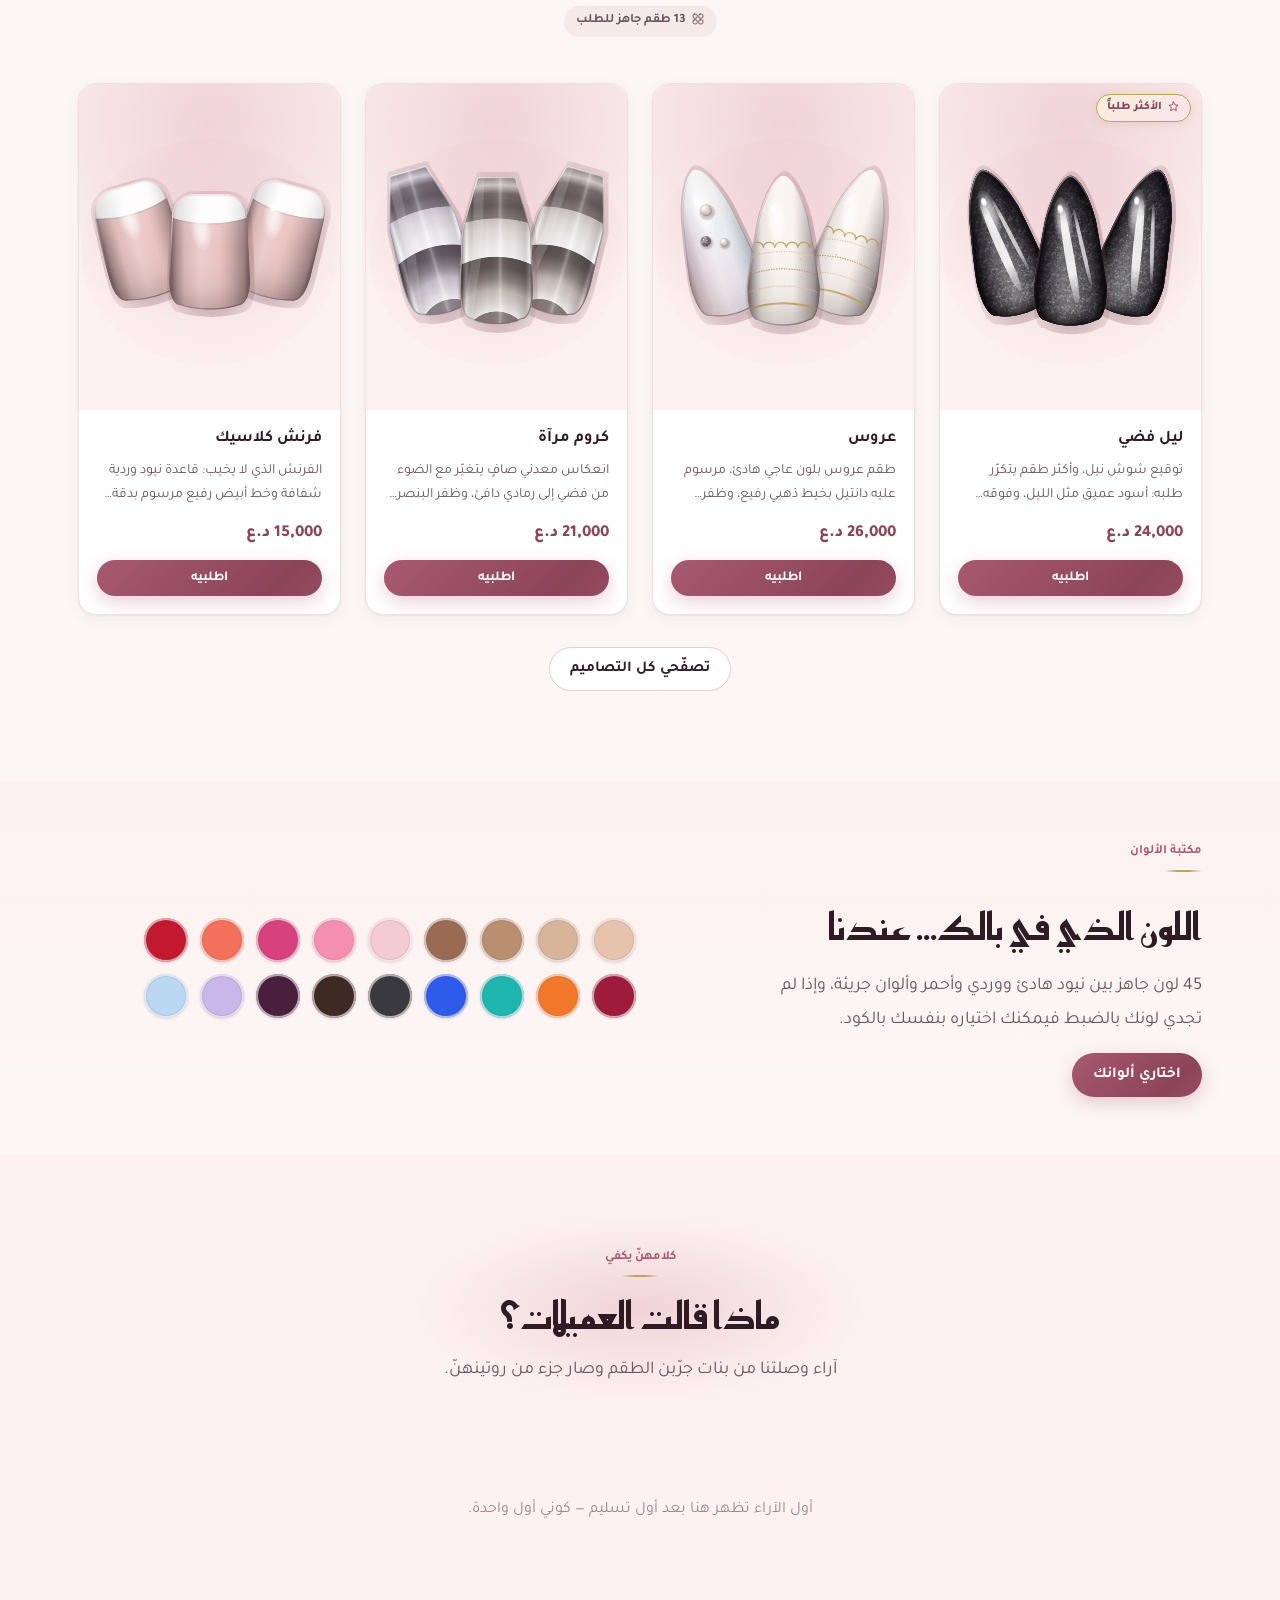
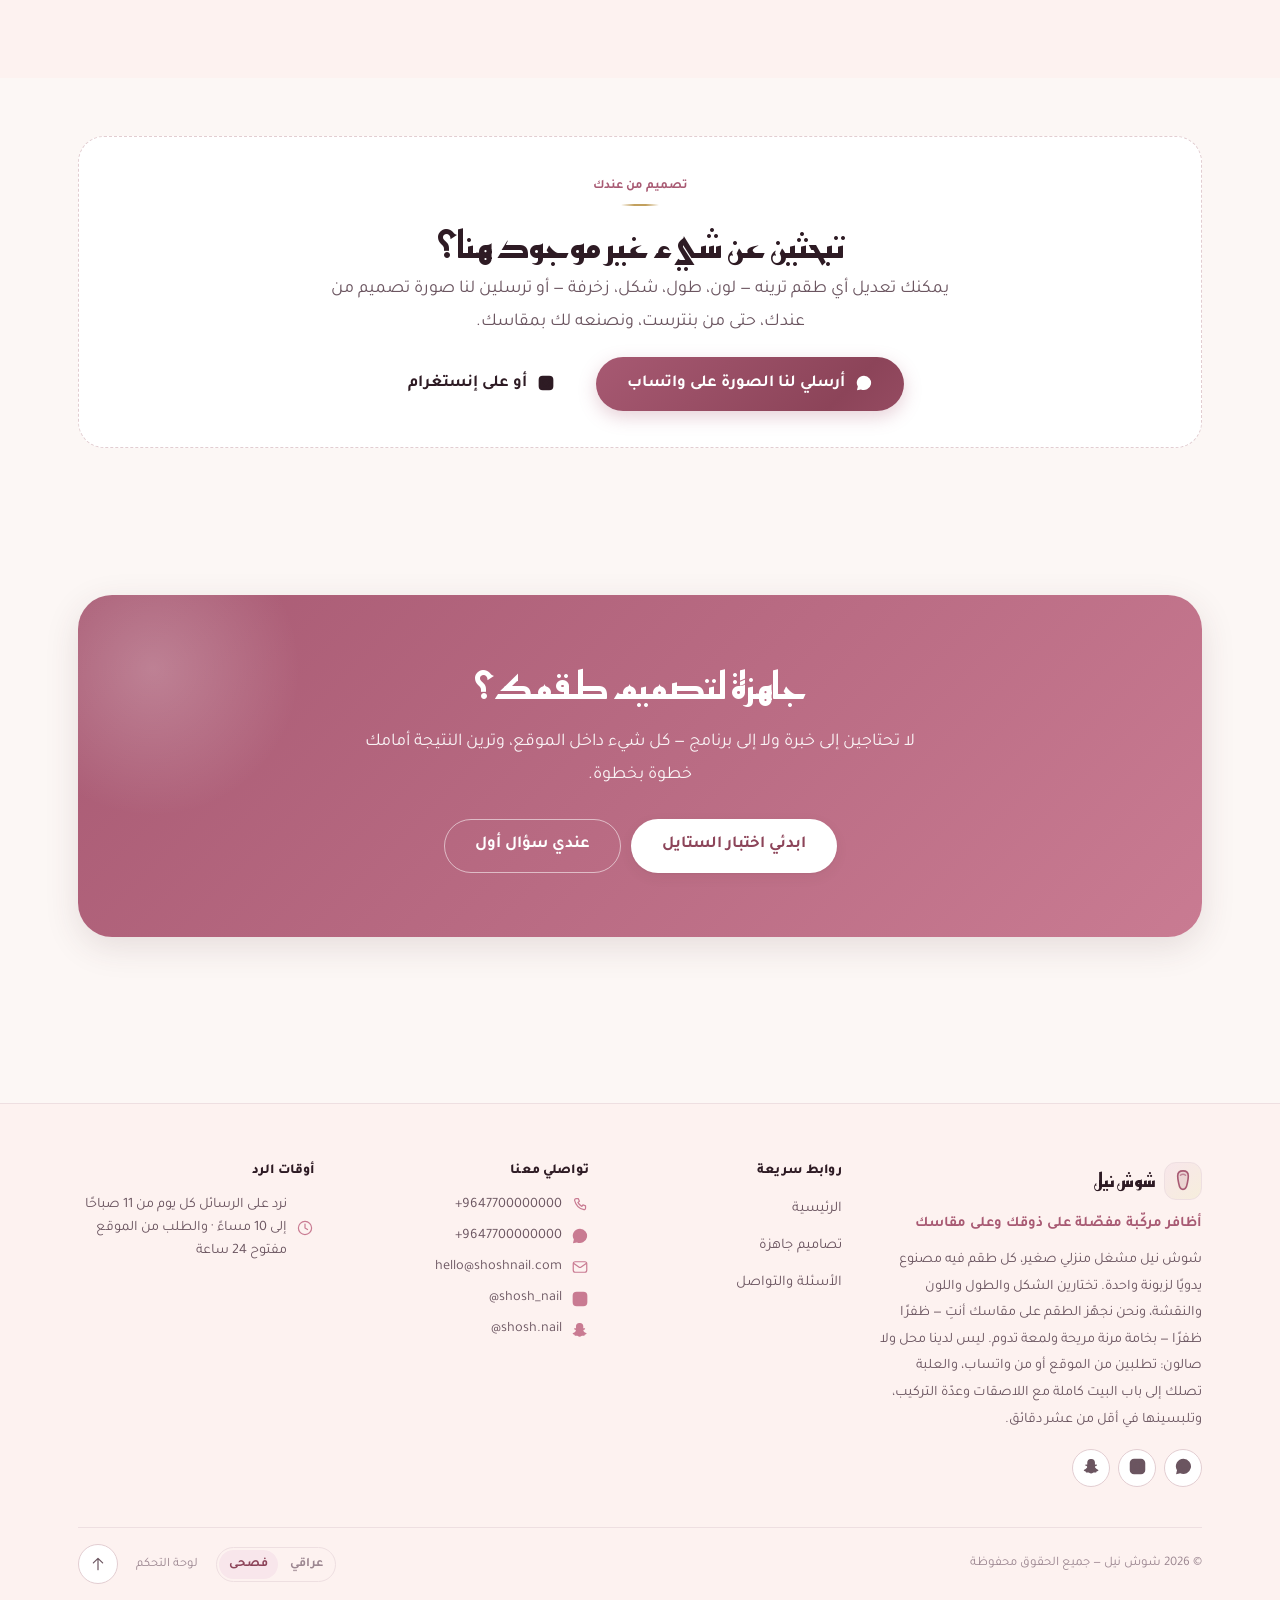
==== commit 8b2ff03a: "fix: the quiz reads a set's own colours, so all ten answers count again The owner noticed it from th" ====
--- a/index.html
+++ b/index.html
@@ -407,6 +407,15 @@
   block-size:clamp(58px,15vw,74px);
 }
 @media (min-width:860px){ .home-qtile-art{ block-size:96px; } }
+/* The teaser reuses the quiz's own tile artwork, and .quiz-art carries its own
+   taller height — dropped into the smaller home tile it spilled over the label
+   underneath it, so the skin name sat on the swatch. Let it fill the box it is
+   given instead, and leave the swatch room to breathe inside it. */
+.home-qtile-art > .quiz-art{ block-size:100%; }
+.home-qtile-art .quiz-skin{
+  inline-size:clamp(40px,11vw,52px);
+  block-size:clamp(40px,11vw,52px);
+}
 /* SN.Nail sizes its own <svg> with a style attribute, so the box it has to
    live inside has to say so louder */
 .home-qtile-art > svg,
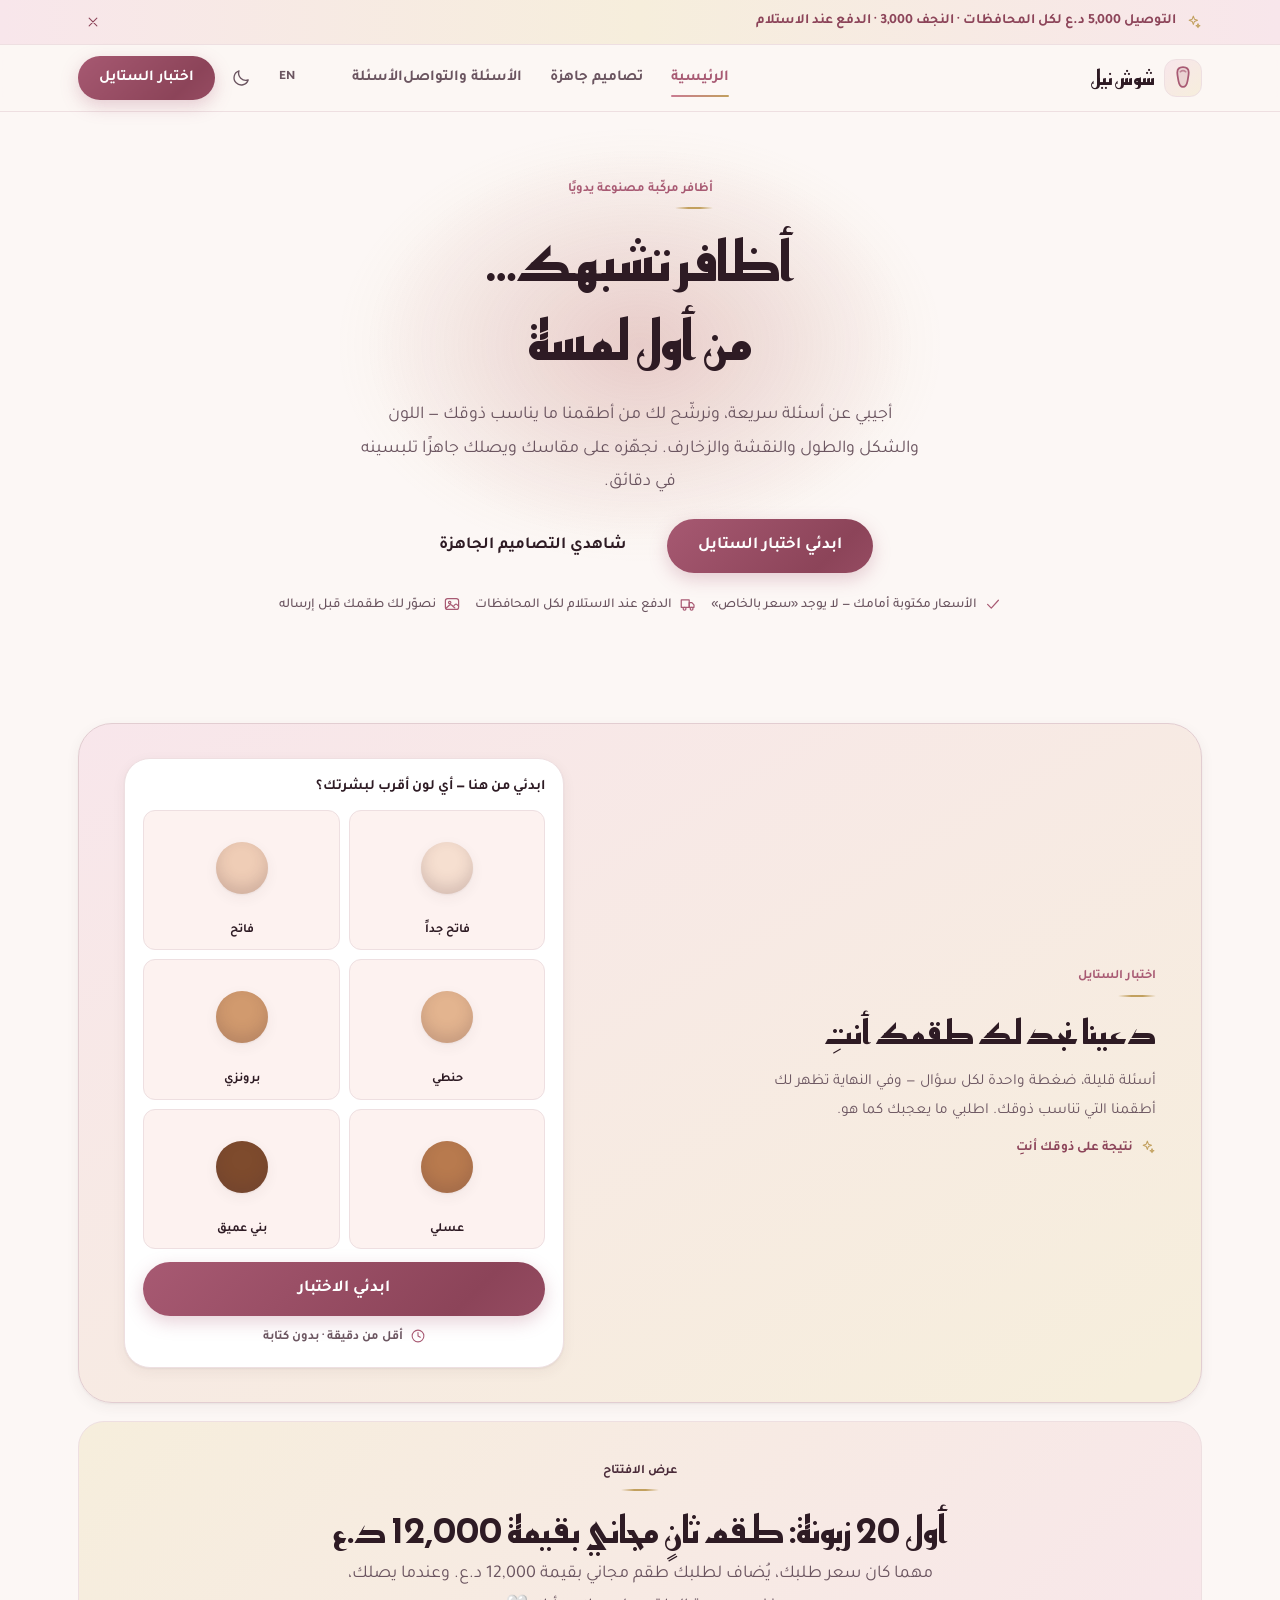
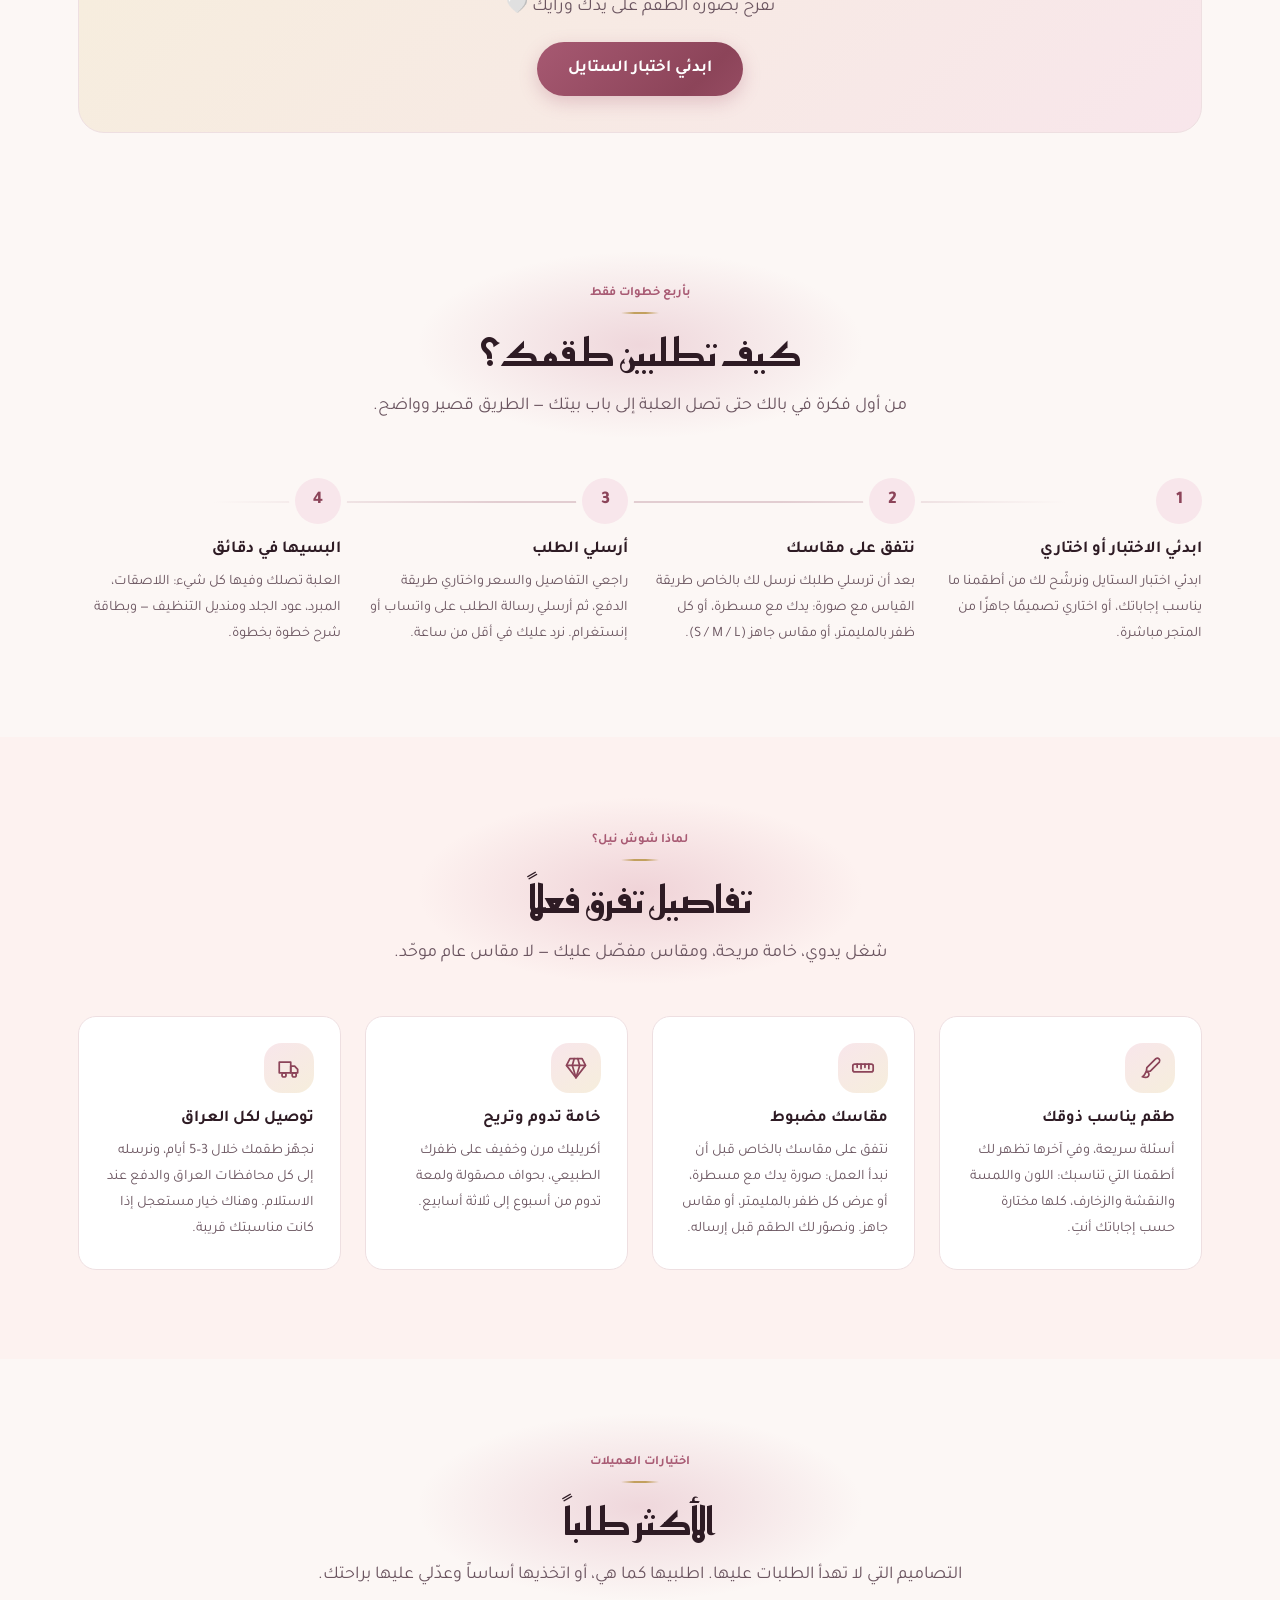
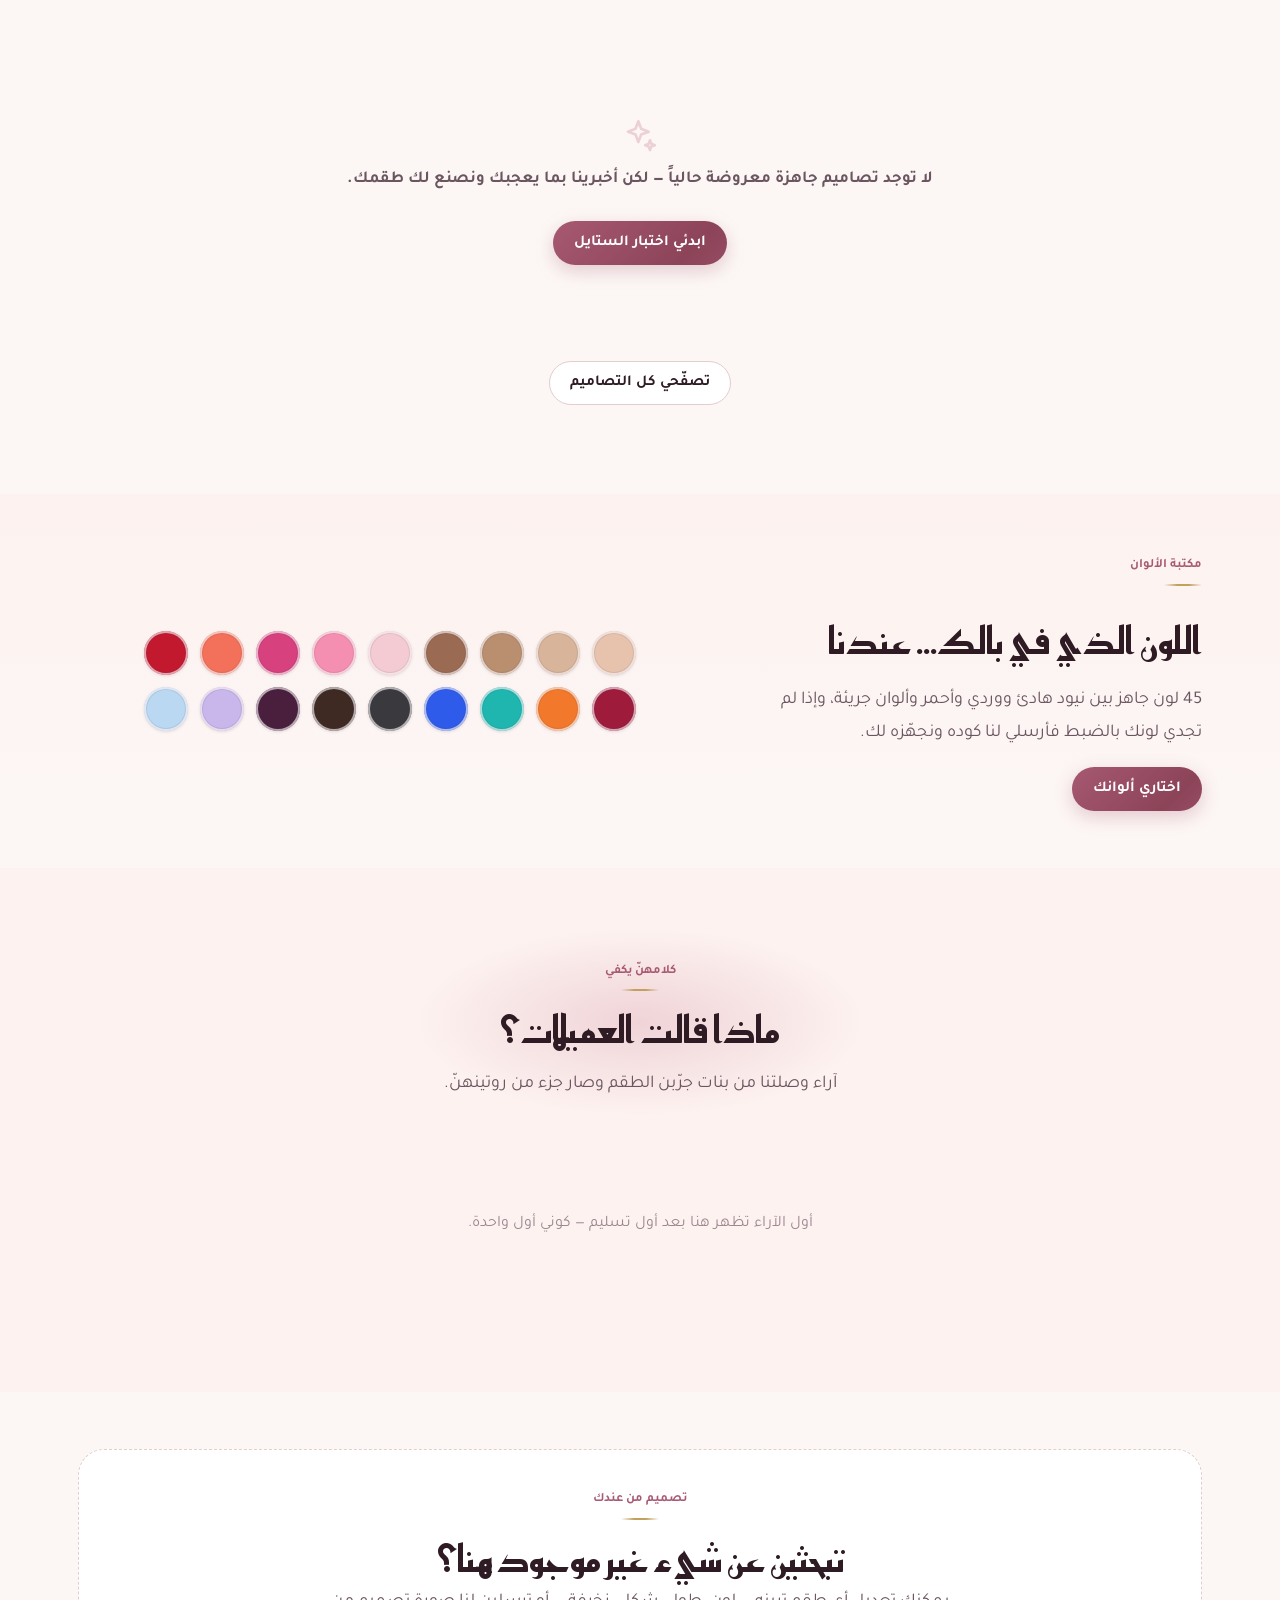
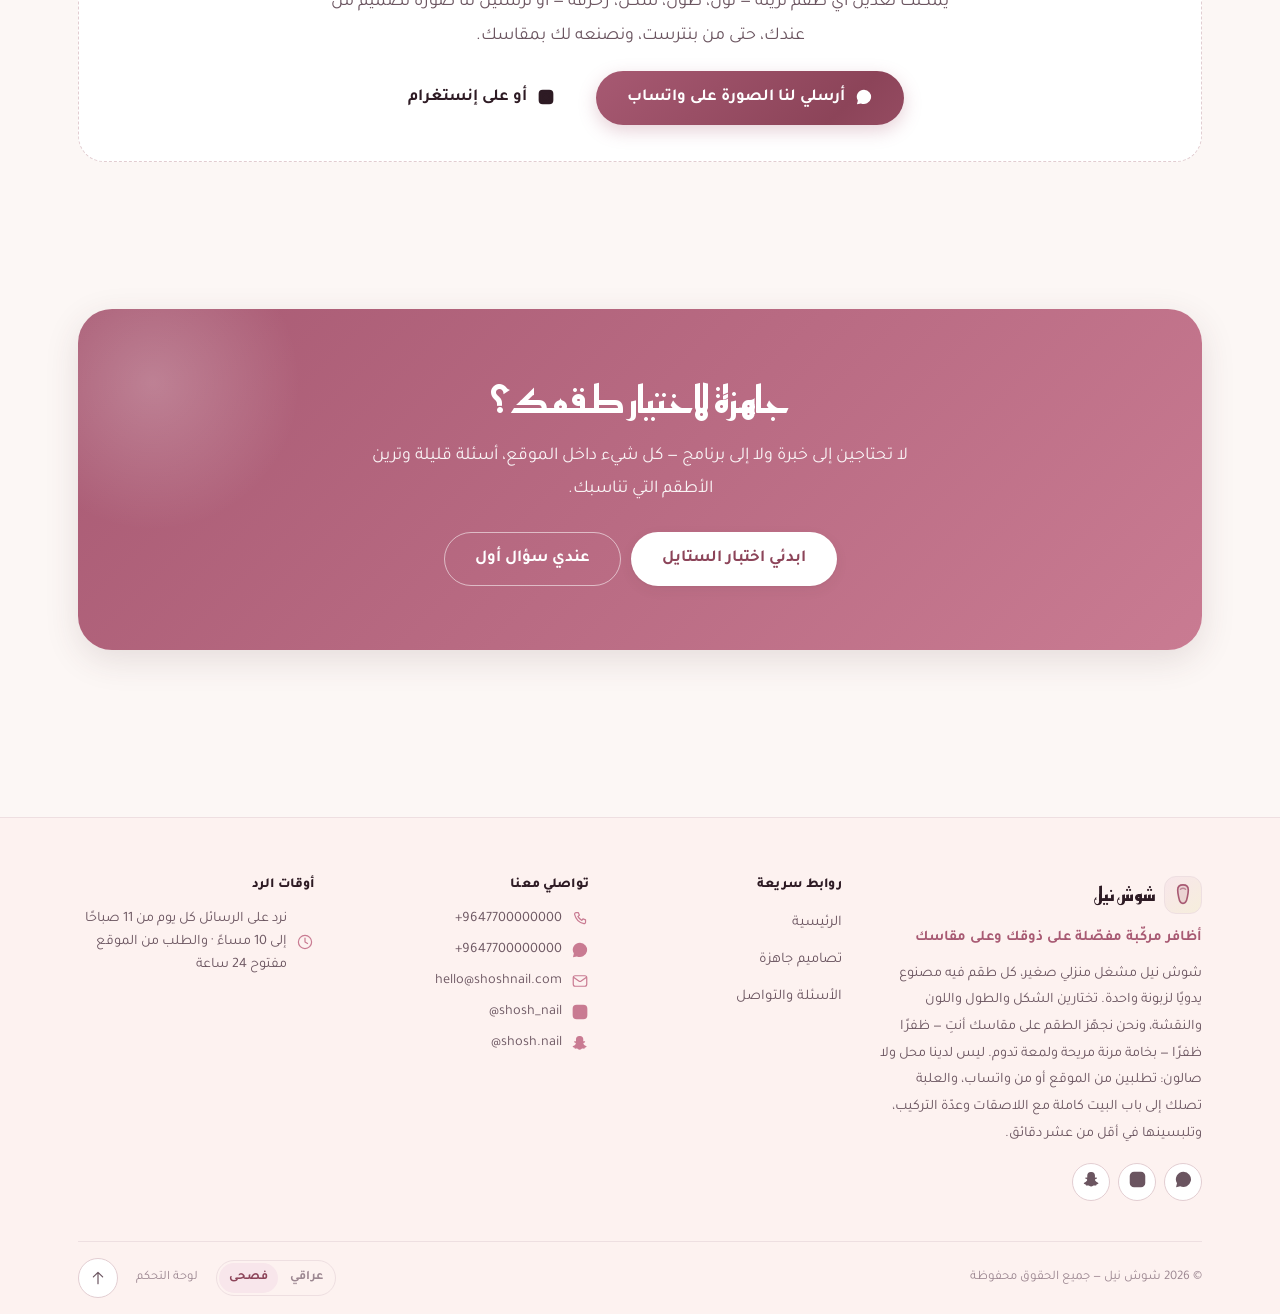
==== commit a3442e17: "feat: the shop sells only the owner's own sets — nothing is drawn The thirteen drawn sample sets are" ====
--- a/index.html
+++ b/index.html
@@ -4,7 +4,7 @@
 <meta charset="utf-8">
 <meta name="viewport" content="width=device-width, initial-scale=1, viewport-fit=cover">
 <title>شوش نيل — أظافر مركّبة تُفصّل على ذوقك ومقاسك | Shosh Nail</title>
-<meta name="description" content="شوش نيل: سوّي اختبار الستايل ونبني لك طقم أظافرك المركّبة من إجاباتك — اللون والشكل والطول والنقشة والزخارف — أو اختاري تصميمًا جاهزًا. Take the style quiz and we build your press-on nail set from your answers.">
+<meta name="description" content="شوش نيل: سوّي اختبار الستايل ونرشّح لك من أطقمنا اللي تناسب ذوقك — اللون والشكل والطول والنقشة والزخارف — أو اختاري تصميمًا جاهزًا. Take the style quiz and we match you with the Shosh Nail sets that suit your taste.">
 <meta name="theme-color" content="#C97B92">
 <link rel="icon" href="data:image/svg+xml,%3Csvg%20xmlns='http://www.w3.org/2000/svg'%20viewBox='0%200%2024%2024'%3E%3Cpath%20d='M12%202.6c3.1%200%204.9%201.9%204.9%204.7%200%202.6-.6%204.9-1%207.1-.5%202.8-1%205.3-3.9%205.3s-3.4-2.5-3.9-5.3c-.4-2.2-1-4.5-1-7.1%200-2.8%201.8-4.7%204.9-4.7Z'%20fill='%23C97B92'/%3E%3Cpath%20d='M9.6%206.7c1.3-1.1%203.5-1.1%204.8%200'%20stroke='%23FCF7F5'%20stroke-width='1.2'%20stroke-linecap='round'%20fill='none'/%3E%3C/svg%3E">
 <link rel="preconnect" href="https://fonts.googleapis.com">
@@ -472,7 +472,6 @@
 }
 @media (prefers-reduced-motion:reduce){
   .home-top-rail{ scroll-snap-type:none; }
-  .home-hero-look{ transition:none !important; }
 }
 
 /* ═════════════════════════════════════════════════════════════════════
@@ -595,6 +594,11 @@
   border-radius:var(--r);
   display:block;
 }
+/* metal «none»: an empty ring rather than a colour */
+.quiz-skin-none{ background:transparent; box-shadow:none; border:2px dashed var(--line,#d9c6cc); }
+/* the honest note under a closest-sets result, outside the shareable card */
+.quiz-closest{ display:grid; justify-items:center; gap:10px; margin-block:14px 4px; text-align:center; }
+.quiz-notice{ text-align:center; margin-block-end:10px; }
 .quiz-ico{
   display:grid;
   place-items:center;
--- a/assets/css/base.css
+++ b/assets/css/base.css
@@ -1548,6 +1548,25 @@
   opacity:.55;
 }
 .empty-t{ font-size:1.05rem; font-weight:700; color:var(--ink-2); }
+
+/* A set the owner has not photographed yet. The site never draws a set in
+   its place, so this says, plainly, that the picture is coming. */
+.photo-soon{
+  display:grid;
+  place-items:center;
+  align-content:center;
+  gap:6px;
+  inline-size:100%;
+  block-size:100%;
+  min-block-size:120px;
+  padding:12px;
+  text-align:center;
+  font-size:.82rem;
+  font-weight:700;
+  color:var(--ink-3);
+  background:linear-gradient(160deg,var(--bg-3),var(--bg-4));
+}
+.photo-soon .ico{ opacity:.7; }
 .empty-x{ font-size:.9rem; max-inline-size:44ch; line-height:1.7; }
 
 .spinner{
